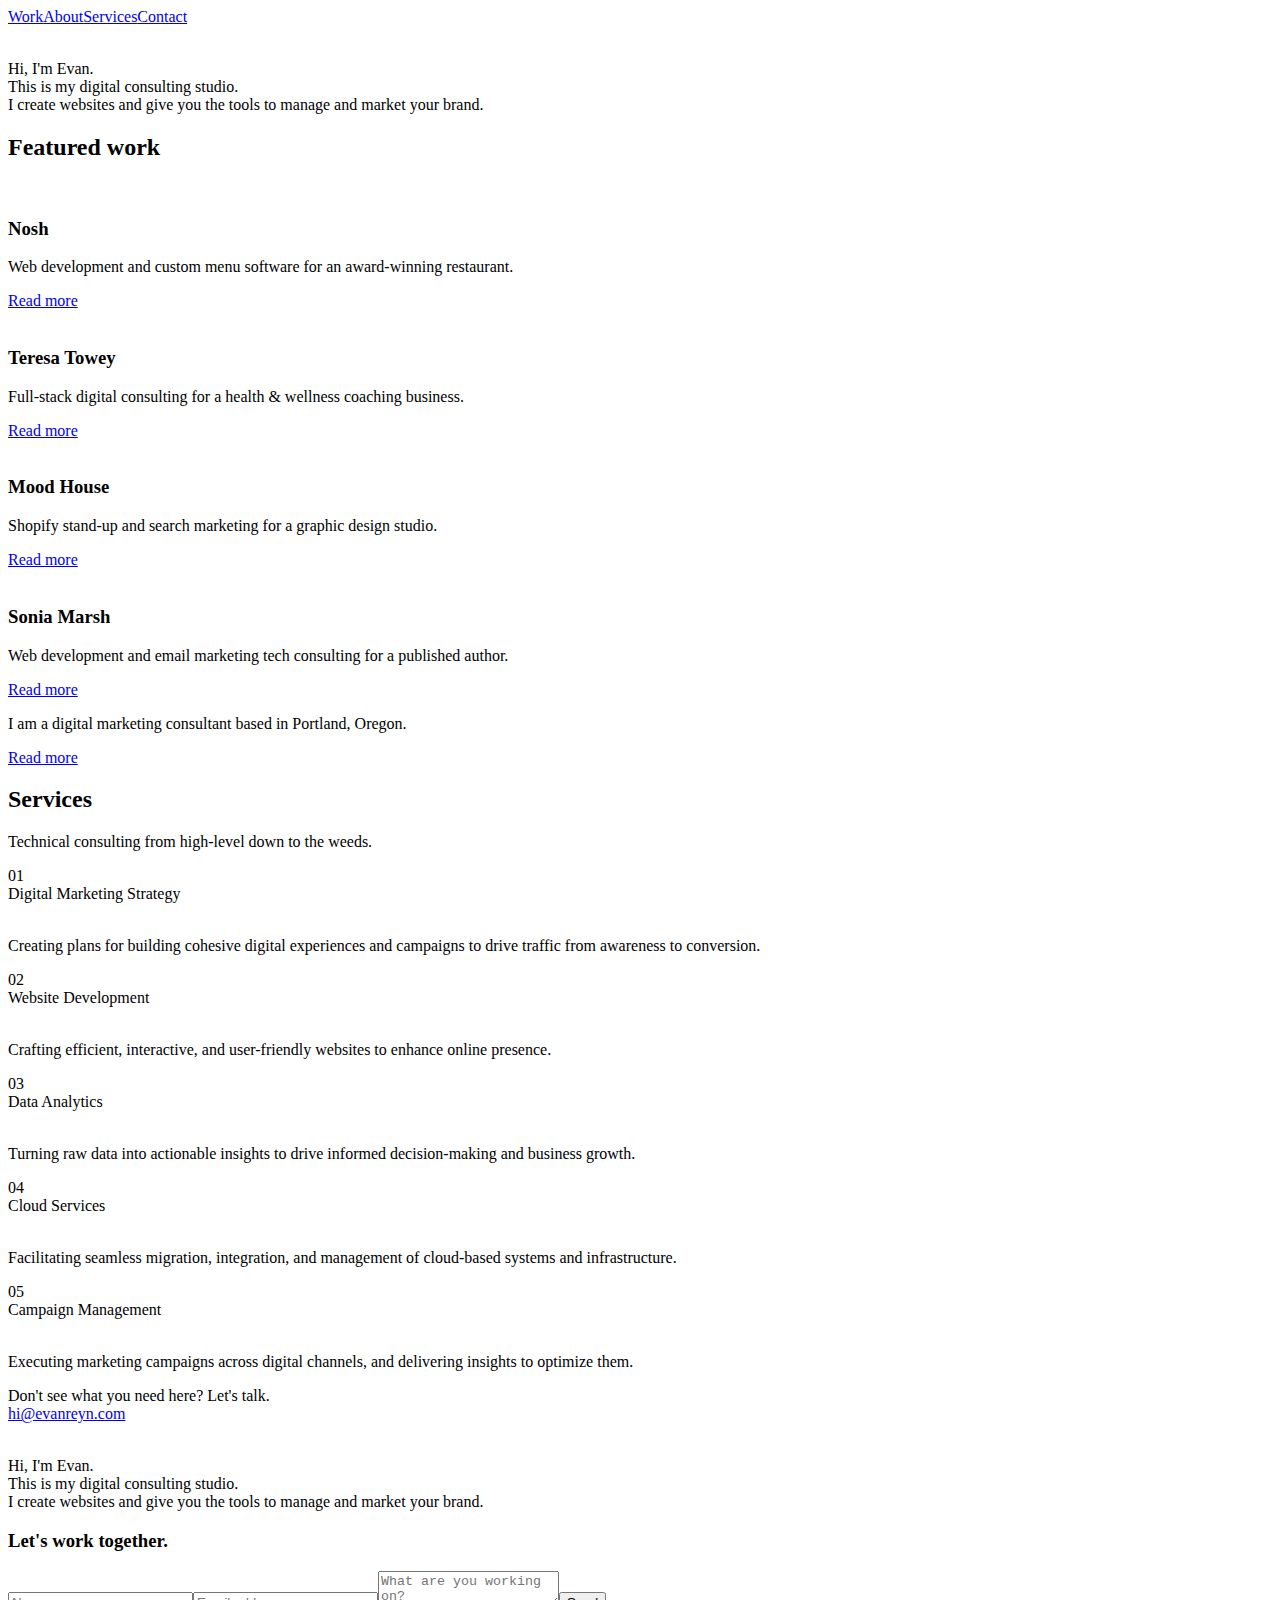
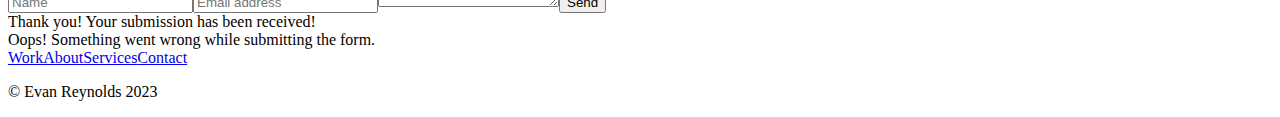
==== index.html @ 3c390074 "initial push" ====
<!DOCTYPE html><!-- This site was created in Webflow. https://www.webflow.com --><!-- Last Published: Thu Aug 03 2023 19:02:36 GMT+0000 (Coordinated Universal Time) --><html data-wf-domain="glue-3aa4b9-c89c363cf9911fc958a15b03925.webflow.io" data-wf-page="64caad2d86355f7d79eff097" data-wf-site="64caad2d86355f7d79eff0a8" lang="en"><head><meta charset="utf-8"/><title>Evan Reynolds - Digital Consulting</title><meta content="Evan Reynolds is a digital consultant based in Portland, OR. We specialize in web development, marketing tech, and analytics." name="description"/><meta content="width=device-width, initial-scale=1" name="viewport"/><meta content="Webflow" name="generator"/><link href="https://uploads-ssl.webflow.com/64caad2d86355f7d79eff0a8/css/glue-3aa4b9-c89c363cf9911fc958a15b03925.webflow.e737defef.css" rel="stylesheet" type="text/css"/><link href="https://fonts.googleapis.com" rel="preconnect"/><link href="https://fonts.gstatic.com" rel="preconnect" crossorigin="anonymous"/><script src="https://ajax.googleapis.com/ajax/libs/webfont/1.6.26/webfont.js" type="text/javascript"></script><script type="text/javascript">WebFont.load({  google: {    families: ["Inconsolata:400,700","Inter:300,regular,500"]  }});</script><script type="text/javascript">!function(o,c){var n=c.documentElement,t=" w-mod-";n.className+=t+"js",("ontouchstart"in o||o.DocumentTouch&&c instanceof DocumentTouch)&&(n.className+=t+"touch")}(window,document);</script><link href="https://uploads-ssl.webflow.com/64caad2d86355f7d79eff0a8/64cbf9a3e3d2b8bb3de4f07a_er-favicon.png" rel="shortcut icon" type="image/x-icon"/><link href="https://uploads-ssl.webflow.com/64caad2d86355f7d79eff0a8/64caad2d86355f7d79eff0c0_glue-favAsset%206.png" rel="apple-touch-icon"/></head><body class="body"><div data-animation="default" data-collapse="medium" data-duration="400" data-easing="ease" data-easing2="ease" role="banner" class="navbar navbar-home w-nav"><div class="nav-container"><a href="index.html" aria-current="page" class="nav-logo w-nav-brand w--current"></a><nav role="navigation" class="nav-menu w-nav-menu"><a href="work.html" class="nav-link w-nav-link">Work</a><a href="about.html" class="nav-link w-nav-link">About</a><a href="index.html#services" class="nav-link w-nav-link">Services</a><a href="index.html#contact-footer" class="nav-link last-navlink w-nav-link">Contact</a></nav><div data-w-id="e377a4f6-1750-2a2d-fa33-59782f4914c7" class="menu-button w-nav-button"><div class="top-line"></div><div class="bottom-line"></div></div></div></div><div class="section hero-section"><div class="container"><div class="w-layout-grid _2-column-grid large-left-column hero-grid"><a id="w-node-_9330a5fc-4443-3abf-8ca3-714d5e10b861-79eff097" href="index.html" aria-current="page" class="w-inline-block w--current"><img src="https://uploads-ssl.webflow.com/64caad2d86355f7d79eff0a8/64caadd41b4c18cb6cb4fb22_er-logoAsset%208.svg" loading="lazy" id="w-node-_28bcc92b-c246-8af2-af11-a4769c5c19f6-79eff097" alt="" class="logo-home slide-in-bottom"/></a><p id="w-node-_25aff1ea-b55a-61cc-823a-64fa10236eee-79eff097" class="text-large hero-subtitle slide-in-bottom-100ms">Hi, I&#x27;m Evan. <br/>This is my digital consulting studio. <br/>I create websites and give you the tools to manage and market your brand.</p></div></div></div><div class="section margin-bottom-32"><div class="container"><div class="section-heading-container"><div class="section-heading-content"><h2 class="section-heading">Featured work</h2></div><div class="divider"></div></div><div class="w-dyn-list"><div role="list" class="w-dyn-items"><div role="listitem" class="case-wrapper w-dyn-item"><div class="w-layout-grid _2-column-grid large-left-column case-grid"><a href="project/nosh.html" class="case-thumbnail-wrapper w-inline-block"><img src="https://uploads-ssl.webflow.com/64caad2d86355f7d79eff0ad/64caad2d86355f7d79eff127_Untitled%20(2000%20%C3%97%201335%20px).jpg" loading="lazy" data-w-id="c84960da-dc8c-bb40-ad99-2c3709967a3d" alt="" sizes="100vw" srcset="https://uploads-ssl.webflow.com/64caad2d86355f7d79eff0ad/64caad2d86355f7d79eff127_Untitled%2520(2000%2520%25C3%2597%25201335%2520px)-p-500.jpg 500w, https://uploads-ssl.webflow.com/64caad2d86355f7d79eff0ad/64caad2d86355f7d79eff127_Untitled%2520(2000%2520%25C3%2597%25201335%2520px)-p-800.jpg 800w, https://uploads-ssl.webflow.com/64caad2d86355f7d79eff0ad/64caad2d86355f7d79eff127_Untitled%2520(2000%2520%25C3%2597%25201335%2520px)-p-1080.jpg 1080w, https://uploads-ssl.webflow.com/64caad2d86355f7d79eff0ad/64caad2d86355f7d79eff127_Untitled%2520(2000%2520%25C3%2597%25201335%2520px)-p-1600.jpg 1600w, https://uploads-ssl.webflow.com/64caad2d86355f7d79eff0ad/64caad2d86355f7d79eff127_Untitled%20(2000%20%C3%97%201335%20px).jpg 2000w" class="case-thumbnail"/></a><div id="w-node-b5778126-deb5-cfa7-3b5e-81c258e7ef14-79eff097" class="case-text-container"><div class="case-text-wrapper"><h3 class="heading">Nosh</h3><p class="text-large">Web development and custom menu software for an award-winning restaurant.</p></div><a href="project/nosh.html" class="button w-inline-block"><div class="button-text">Read more</div><div class="button-underline"></div></a></div></div><div class="divider"></div></div><div role="listitem" class="case-wrapper w-dyn-item"><div class="w-layout-grid _2-column-grid large-left-column case-grid"><a href="project/teresatowey.html" class="case-thumbnail-wrapper w-inline-block"><img src="https://uploads-ssl.webflow.com/64caad2d86355f7d79eff0ad/64caad2d86355f7d79eff128_Untitled%20(2000%20%C3%97%201335%20px)%20(1).jpg" loading="lazy" data-w-id="c84960da-dc8c-bb40-ad99-2c3709967a3d" alt="" sizes="100vw" srcset="https://uploads-ssl.webflow.com/64caad2d86355f7d79eff0ad/64caad2d86355f7d79eff128_Untitled%2520(2000%2520%25C3%2597%25201335%2520px)%2520(1)-p-500.jpg 500w, https://uploads-ssl.webflow.com/64caad2d86355f7d79eff0ad/64caad2d86355f7d79eff128_Untitled%2520(2000%2520%25C3%2597%25201335%2520px)%2520(1)-p-800.jpg 800w, https://uploads-ssl.webflow.com/64caad2d86355f7d79eff0ad/64caad2d86355f7d79eff128_Untitled%2520(2000%2520%25C3%2597%25201335%2520px)%2520(1)-p-1080.jpg 1080w, https://uploads-ssl.webflow.com/64caad2d86355f7d79eff0ad/64caad2d86355f7d79eff128_Untitled%2520(2000%2520%25C3%2597%25201335%2520px)%2520(1)-p-1600.jpg 1600w, https://uploads-ssl.webflow.com/64caad2d86355f7d79eff0ad/64caad2d86355f7d79eff128_Untitled%20(2000%20%C3%97%201335%20px)%20(1).jpg 2000w" class="case-thumbnail"/></a><div id="w-node-b5778126-deb5-cfa7-3b5e-81c258e7ef14-79eff097" class="case-text-container"><div class="case-text-wrapper"><h3 class="heading">Teresa Towey</h3><p class="text-large">Full-stack digital consulting for a health &amp; wellness coaching business.</p></div><a href="project/teresatowey.html" class="button w-inline-block"><div class="button-text">Read more</div><div class="button-underline"></div></a></div></div><div class="divider"></div></div><div role="listitem" class="case-wrapper w-dyn-item"><div class="w-layout-grid _2-column-grid large-left-column case-grid"><a href="project/mood-house.html" class="case-thumbnail-wrapper w-inline-block"><img src="https://uploads-ssl.webflow.com/64caad2d86355f7d79eff0ad/64caad2d86355f7d79eff129_mh.jpg" loading="lazy" data-w-id="c84960da-dc8c-bb40-ad99-2c3709967a3d" alt="" sizes="100vw" srcset="https://uploads-ssl.webflow.com/64caad2d86355f7d79eff0ad/64caad2d86355f7d79eff129_mh-p-500.jpg 500w, https://uploads-ssl.webflow.com/64caad2d86355f7d79eff0ad/64caad2d86355f7d79eff129_mh-p-800.jpg 800w, https://uploads-ssl.webflow.com/64caad2d86355f7d79eff0ad/64caad2d86355f7d79eff129_mh-p-1080.jpg 1080w, https://uploads-ssl.webflow.com/64caad2d86355f7d79eff0ad/64caad2d86355f7d79eff129_mh-p-1600.jpg 1600w, https://uploads-ssl.webflow.com/64caad2d86355f7d79eff0ad/64caad2d86355f7d79eff129_mh.jpg 2000w" class="case-thumbnail"/></a><div id="w-node-b5778126-deb5-cfa7-3b5e-81c258e7ef14-79eff097" class="case-text-container"><div class="case-text-wrapper"><h3 class="heading">Mood House</h3><p class="text-large">Shopify stand-up and search marketing for a graphic design studio.</p></div><a href="project/mood-house.html" class="button w-inline-block"><div class="button-text">Read more</div><div class="button-underline"></div></a></div></div><div class="divider"></div></div><div role="listitem" class="case-wrapper w-dyn-item"><div class="w-layout-grid _2-column-grid large-left-column case-grid"><a href="project/sonia-marsh.html" class="case-thumbnail-wrapper w-inline-block"><img src="https://uploads-ssl.webflow.com/64caad2d86355f7d79eff0ad/64caad2d86355f7d79eff12a_Untitled%20(2000%20%C3%97%201335%20px)%20(2).jpg" loading="lazy" data-w-id="c84960da-dc8c-bb40-ad99-2c3709967a3d" alt="" sizes="100vw" srcset="https://uploads-ssl.webflow.com/64caad2d86355f7d79eff0ad/64caad2d86355f7d79eff12a_Untitled%2520(2000%2520%25C3%2597%25201335%2520px)%2520(2)-p-500.jpg 500w, https://uploads-ssl.webflow.com/64caad2d86355f7d79eff0ad/64caad2d86355f7d79eff12a_Untitled%2520(2000%2520%25C3%2597%25201335%2520px)%2520(2)-p-800.jpg 800w, https://uploads-ssl.webflow.com/64caad2d86355f7d79eff0ad/64caad2d86355f7d79eff12a_Untitled%2520(2000%2520%25C3%2597%25201335%2520px)%2520(2)-p-1080.jpg 1080w, https://uploads-ssl.webflow.com/64caad2d86355f7d79eff0ad/64caad2d86355f7d79eff12a_Untitled%2520(2000%2520%25C3%2597%25201335%2520px)%2520(2)-p-1600.jpg 1600w, https://uploads-ssl.webflow.com/64caad2d86355f7d79eff0ad/64caad2d86355f7d79eff12a_Untitled%20(2000%20%C3%97%201335%20px)%20(2).jpg 2000w" class="case-thumbnail"/></a><div id="w-node-b5778126-deb5-cfa7-3b5e-81c258e7ef14-79eff097" class="case-text-container"><div class="case-text-wrapper"><h3 class="heading">Sonia Marsh</h3><p class="text-large">Web development and email marketing tech consulting for a published author.</p></div><a href="project/sonia-marsh.html" class="button w-inline-block"><div class="button-text">Read more</div><div class="button-underline"></div></a></div></div><div class="divider"></div></div></div></div></div></div><div class="section"><div class="container"><div class="w-layout-grid _2-column-grid large-left-column"><div id="w-node-b776db65-cf2b-5499-b830-958c9a2a09d0-79eff097" class="div-block"><p class="text-4xl">I am a digital marketing consultant based in Portland, Oregon.</p><a href="about.html" class="button w-inline-block"><div class="button-text">Read more </div><div class="button-underline"></div></a></div></div></div></div><div class="section"><div class="container"><div class="section-heading-container"><div class="section-heading-content"><h2 id="services" class="section-heading">Services</h2></div><div class="divider"></div></div><div class="w-layout-grid _2-column-grid large-left-column"><p id="w-node-_842879d6-5c52-ed40-ebf2-291ae0a2603a-e0a26032" class="text-4xl">Technical consulting from high-level down to the weeds.</p></div><div class="accordion"><div class="accordion-list-item"><div class="w-layout-grid _2-column-grid large-left-column accordion-grid"><div class="text-large accordion-number">01</div><div class="accordion-content-container"><div class="accordion-title-container"><div class="text-large accordion-title">Digital Marketing Strategy</div><img src="https://uploads-ssl.webflow.com/64caad2d86355f7d79eff0a8/64caad2d86355f7d79eff0b3_plus.svg" loading="lazy" width="13" alt="" class="plus"/></div><div class="accordion-description"><p class="accordion-paragraph">Creating plans for building cohesive digital experiences and campaigns to drive traffic from awareness to conversion.</p></div></div></div></div><div class="accordion-list-item"><div class="w-layout-grid _2-column-grid large-left-column accordion-grid"><div class="text-large accordion-number">02</div><div class="accordion-content-container"><div class="accordion-title-container"><div class="text-large accordion-title">Website Development</div><img src="https://uploads-ssl.webflow.com/64caad2d86355f7d79eff0a8/64caad2d86355f7d79eff0b3_plus.svg" loading="lazy" width="13" alt="" class="plus"/></div><div class="accordion-description"><p class="accordion-paragraph">Crafting efficient, interactive, and user-friendly websites to enhance online presence.</p></div></div></div></div><div class="accordion-list-item"><div class="w-layout-grid _2-column-grid large-left-column accordion-grid"><div class="text-large accordion-number">03</div><div class="accordion-content-container"><div class="accordion-title-container"><div class="text-large accordion-title">Data Analytics</div><img src="https://uploads-ssl.webflow.com/64caad2d86355f7d79eff0a8/64caad2d86355f7d79eff0b3_plus.svg" loading="lazy" width="13" alt="" class="plus"/></div><div class="accordion-description"><p class="accordion-paragraph">Turning raw data into actionable insights to drive informed decision-making and business growth.</p></div></div></div></div><div class="accordion-list-item"><div class="w-layout-grid _2-column-grid large-left-column accordion-grid"><div class="text-large accordion-number">04</div><div class="accordion-content-container"><div class="accordion-title-container"><div class="text-large accordion-title">Cloud Services</div><img src="https://uploads-ssl.webflow.com/64caad2d86355f7d79eff0a8/64caad2d86355f7d79eff0b3_plus.svg" loading="lazy" width="13" alt="" class="plus"/></div><div class="accordion-description"><p class="accordion-paragraph">Facilitating seamless migration, integration, and management of cloud-based systems and infrastructure.</p></div></div></div></div><div class="accordion-list-item"><div class="w-layout-grid _2-column-grid large-left-column accordion-grid"><div class="text-large accordion-number">05</div><div class="accordion-content-container"><div class="accordion-title-container"><div class="text-large accordion-title">Campaign Management</div><img src="https://uploads-ssl.webflow.com/64caad2d86355f7d79eff0a8/64caad2d86355f7d79eff0b3_plus.svg" loading="lazy" width="13" alt="" class="plus"/></div><div class="accordion-description"><p class="accordion-paragraph">Executing marketing campaigns across digital channels, and delivering insights to optimize them.</p></div></div></div></div></div></div></div><div class="w-layout-blockcontainer container-2 w-container"><div class="text-block"><span>Don&#x27;t see what you need here? Let&#x27;s talk.<br/></span><a href="mailto:hi@evanreyn.com" target="_blank" class="link-2"><span>hi@evanreyn.com</span></a></div></div><div class="footer"><div class="footer-container"><div class="divider"></div><div class="w-layout-grid _2-column-grid large-left-column footer-grid"><div class="footer-info-container"><div class="div-block-4"><img src="https://uploads-ssl.webflow.com/64caad2d86355f7d79eff0a8/64caadd41b4c18cb6cb4fb22_er-logoAsset%208.svg" loading="lazy" width="200" height="Auto" alt="" class="footer-logo"/></div><p class="text-large footer-description">Hi, I&#x27;m Evan. <br/>This is my digital consulting studio. <br/>I create websites and give you the tools to manage and market your brand.<br/></p></div><div id="w-node-_919f3219-4d64-f0b1-b857-2cfbaa5392f9-ae2af369" class="w-form"><form id="email-form" name="email-form" data-name="Email Form" method="get" data-wf-page-id="64caad2d86355f7d79eff097" data-wf-element-id="919f3219-4d64-f0b1-b857-2cfbaa5392fa"><h3 id="contact-footer" class="heading-2">Let&#x27;s work together.</h3><input type="text" class="w-input" maxlength="256" name="name" data-name="Name" placeholder="Name" id="name"/><input type="email" class="w-input" maxlength="256" name="email-2" data-name="Email 2" placeholder="Email address" id="email-2" required=""/><textarea id="Message" name="Message" maxlength="5000" data-name="Message" placeholder="What are you working on?" class="w-input"></textarea><input type="submit" value="Send" data-wait="Please wait..." class="submit-button-2 w-button"/></form><div class="w-form-done"><div>Thank you! Your submission has been received!</div></div><div class="w-form-fail"><div>Oops! Something went wrong while submitting the form.</div></div></div></div><div class="subfooter"><div class="footer-links"><a href="work.html" class="footer-link">Work</a><a href="about.html" class="footer-link">About</a><a href="services.html" class="footer-link">Services</a><a href="index.html#contact-footer" class="footer-link last-footerlink">Contact</a></div></div><p class="copyright-text">© Evan Reynolds 2023</p></div></div><script src="https://d3e54v103j8qbb.cloudfront.net/js/jquery-3.5.1.min.dc5e7f18c8.js?site=64caad2d86355f7d79eff0a8" type="text/javascript" integrity="sha256-9/aliU8dGd2tb6OSsuzixeV4y/faTqgFtohetphbbj0=" crossorigin="anonymous"></script><script src="https://uploads-ssl.webflow.com/64caad2d86355f7d79eff0a8/js/webflow.616432267.js" type="text/javascript"></script><style>
  
  body{
  -webkit-font-smoothing: antialiased;
  }
  
  
  
</style></body></html>
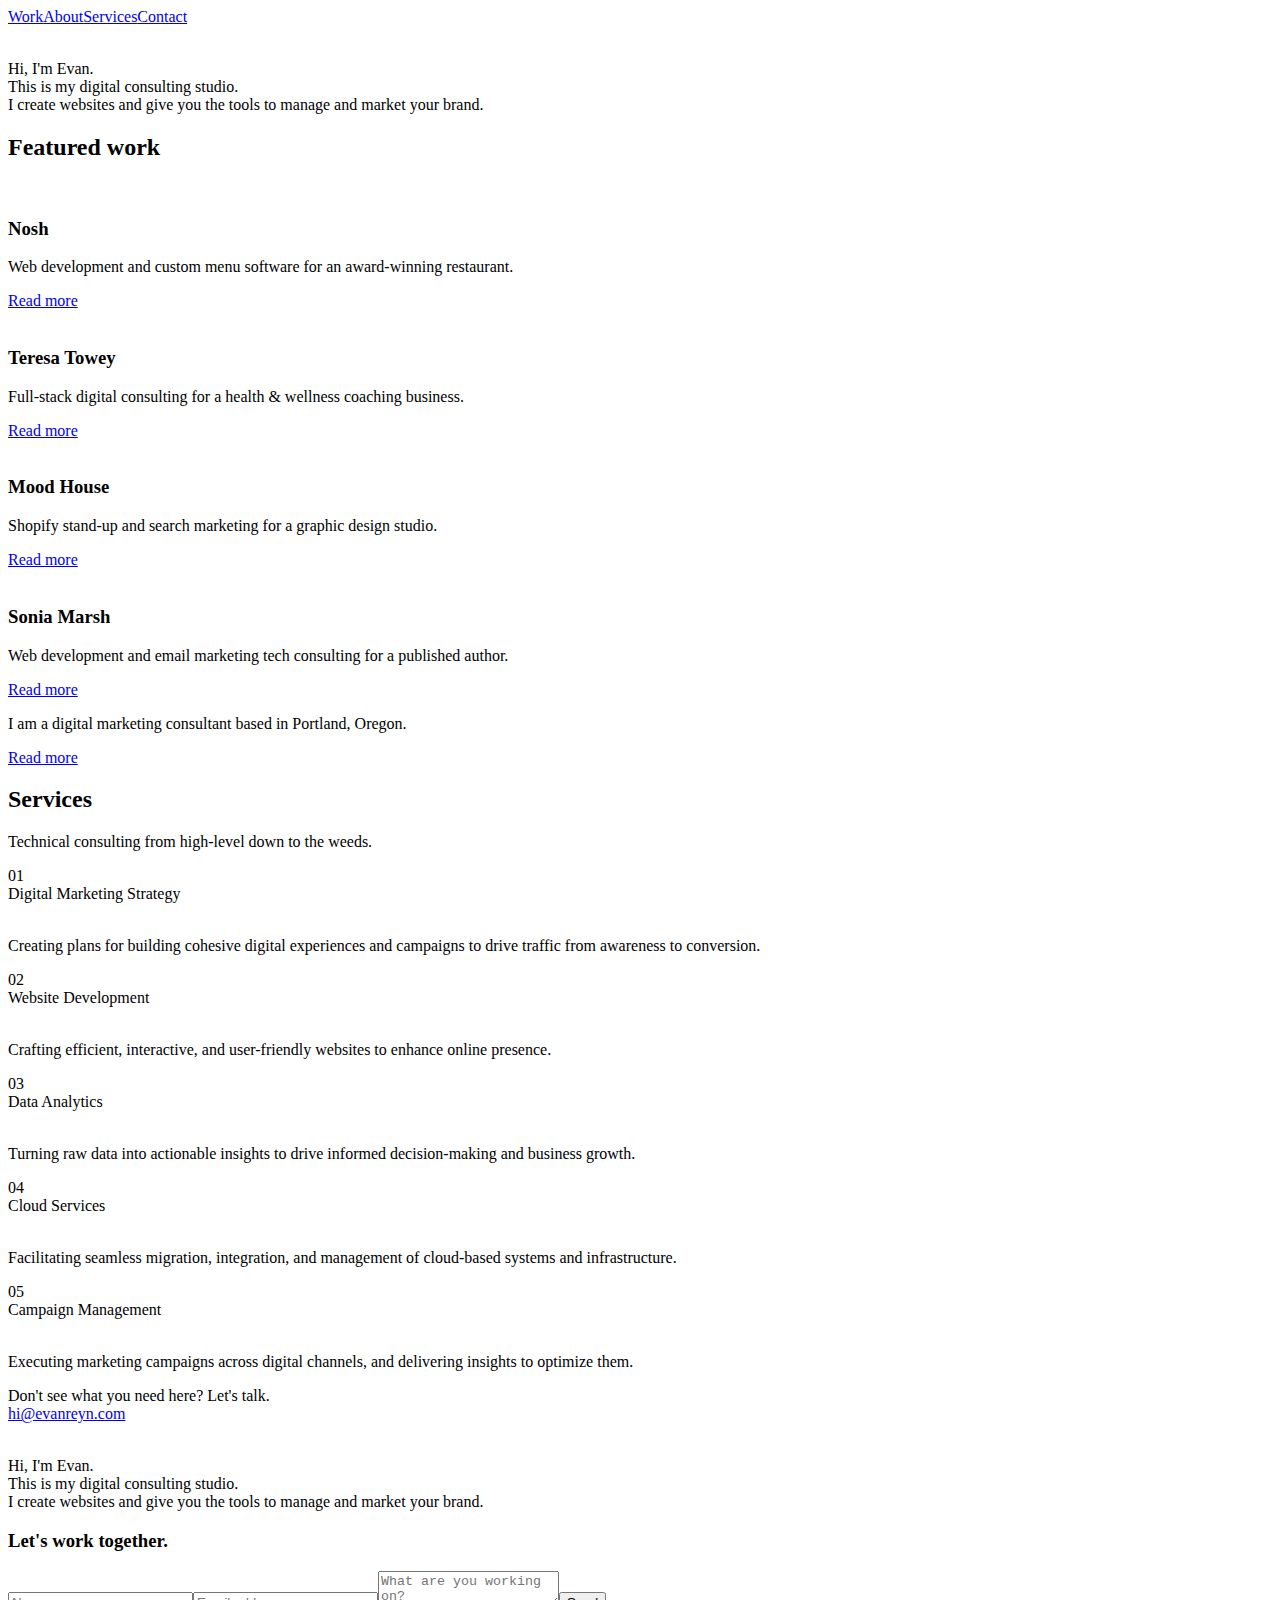
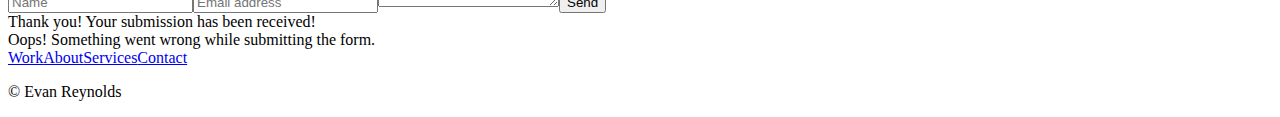
==== commit e0272bc0: "copyright change" ====
--- a/index.html
+++ b/index.html
@@ -1,8 +1,26 @@
-<!DOCTYPE html><!-- This site was created in Webflow. https://www.webflow.com --><!-- Last Published: Thu Aug 03 2023 19:02:36 GMT+0000 (Coordinated Universal Time) --><html data-wf-domain="glue-3aa4b9-c89c363cf9911fc958a15b03925.webflow.io" data-wf-page="64caad2d86355f7d79eff097" data-wf-site="64caad2d86355f7d79eff0a8" lang="en"><head><meta charset="utf-8"/><title>Evan Reynolds - Digital Consulting</title><meta content="Evan Reynolds is a digital consultant based in Portland, OR. We specialize in web development, marketing tech, and analytics." name="description"/><meta content="width=device-width, initial-scale=1" name="viewport"/><meta content="Webflow" name="generator"/><link href="https://uploads-ssl.webflow.com/64caad2d86355f7d79eff0a8/css/glue-3aa4b9-c89c363cf9911fc958a15b03925.webflow.e737defef.css" rel="stylesheet" type="text/css"/><link href="https://fonts.googleapis.com" rel="preconnect"/><link href="https://fonts.gstatic.com" rel="preconnect" crossorigin="anonymous"/><script src="https://ajax.googleapis.com/ajax/libs/webfont/1.6.26/webfont.js" type="text/javascript"></script><script type="text/javascript">WebFont.load({  google: {    families: ["Inconsolata:400,700","Inter:300,regular,500"]  }});</script><script type="text/javascript">!function(o,c){var n=c.documentElement,t=" w-mod-";n.className+=t+"js",("ontouchstart"in o||o.DocumentTouch&&c instanceof DocumentTouch)&&(n.className+=t+"touch")}(window,document);</script><link href="https://uploads-ssl.webflow.com/64caad2d86355f7d79eff0a8/64cbf9a3e3d2b8bb3de4f07a_er-favicon.png" rel="shortcut icon" type="image/x-icon"/><link href="https://uploads-ssl.webflow.com/64caad2d86355f7d79eff0a8/64caad2d86355f7d79eff0c0_glue-favAsset%206.png" rel="apple-touch-icon"/></head><body class="body"><div data-animation="default" data-collapse="medium" data-duration="400" data-easing="ease" data-easing2="ease" role="banner" class="navbar navbar-home w-nav"><div class="nav-container"><a href="index.html" aria-current="page" class="nav-logo w-nav-brand w--current"></a><nav role="navigation" class="nav-menu w-nav-menu"><a href="work.html" class="nav-link w-nav-link">Work</a><a href="about.html" class="nav-link w-nav-link">About</a><a href="index.html#services" class="nav-link w-nav-link">Services</a><a href="index.html#contact-footer" class="nav-link last-navlink w-nav-link">Contact</a></nav><div data-w-id="e377a4f6-1750-2a2d-fa33-59782f4914c7" class="menu-button w-nav-button"><div class="top-line"></div><div class="bottom-line"></div></div></div></div><div class="section hero-section"><div class="container"><div class="w-layout-grid _2-column-grid large-left-column hero-grid"><a id="w-node-_9330a5fc-4443-3abf-8ca3-714d5e10b861-79eff097" href="index.html" aria-current="page" class="w-inline-block w--current"><img src="https://uploads-ssl.webflow.com/64caad2d86355f7d79eff0a8/64caadd41b4c18cb6cb4fb22_er-logoAsset%208.svg" loading="lazy" id="w-node-_28bcc92b-c246-8af2-af11-a4769c5c19f6-79eff097" alt="" class="logo-home slide-in-bottom"/></a><p id="w-node-_25aff1ea-b55a-61cc-823a-64fa10236eee-79eff097" class="text-large hero-subtitle slide-in-bottom-100ms">Hi, I&#x27;m Evan. <br/>This is my digital consulting studio. <br/>I create websites and give you the tools to manage and market your brand.</p></div></div></div><div class="section margin-bottom-32"><div class="container"><div class="section-heading-container"><div class="section-heading-content"><h2 class="section-heading">Featured work</h2></div><div class="divider"></div></div><div class="w-dyn-list"><div role="list" class="w-dyn-items"><div role="listitem" class="case-wrapper w-dyn-item"><div class="w-layout-grid _2-column-grid large-left-column case-grid"><a href="project/nosh.html" class="case-thumbnail-wrapper w-inline-block"><img src="https://uploads-ssl.webflow.com/64caad2d86355f7d79eff0ad/64caad2d86355f7d79eff127_Untitled%20(2000%20%C3%97%201335%20px).jpg" loading="lazy" data-w-id="c84960da-dc8c-bb40-ad99-2c3709967a3d" alt="" sizes="100vw" srcset="https://uploads-ssl.webflow.com/64caad2d86355f7d79eff0ad/64caad2d86355f7d79eff127_Untitled%2520(2000%2520%25C3%2597%25201335%2520px)-p-500.jpg 500w, https://uploads-ssl.webflow.com/64caad2d86355f7d79eff0ad/64caad2d86355f7d79eff127_Untitled%2520(2000%2520%25C3%2597%25201335%2520px)-p-800.jpg 800w, https://uploads-ssl.webflow.com/64caad2d86355f7d79eff0ad/64caad2d86355f7d79eff127_Untitled%2520(2000%2520%25C3%2597%25201335%2520px)-p-1080.jpg 1080w, https://uploads-ssl.webflow.com/64caad2d86355f7d79eff0ad/64caad2d86355f7d79eff127_Untitled%2520(2000%2520%25C3%2597%25201335%2520px)-p-1600.jpg 1600w, https://uploads-ssl.webflow.com/64caad2d86355f7d79eff0ad/64caad2d86355f7d79eff127_Untitled%20(2000%20%C3%97%201335%20px).jpg 2000w" class="case-thumbnail"/></a><div id="w-node-b5778126-deb5-cfa7-3b5e-81c258e7ef14-79eff097" class="case-text-container"><div class="case-text-wrapper"><h3 class="heading">Nosh</h3><p class="text-large">Web development and custom menu software for an award-winning restaurant.</p></div><a href="project/nosh.html" class="button w-inline-block"><div class="button-text">Read more</div><div class="button-underline"></div></a></div></div><div class="divider"></div></div><div role="listitem" class="case-wrapper w-dyn-item"><div class="w-layout-grid _2-column-grid large-left-column case-grid"><a href="project/teresatowey.html" class="case-thumbnail-wrapper w-inline-block"><img src="https://uploads-ssl.webflow.com/64caad2d86355f7d79eff0ad/64caad2d86355f7d79eff128_Untitled%20(2000%20%C3%97%201335%20px)%20(1).jpg" loading="lazy" data-w-id="c84960da-dc8c-bb40-ad99-2c3709967a3d" alt="" sizes="100vw" srcset="https://uploads-ssl.webflow.com/64caad2d86355f7d79eff0ad/64caad2d86355f7d79eff128_Untitled%2520(2000%2520%25C3%2597%25201335%2520px)%2520(1)-p-500.jpg 500w, https://uploads-ssl.webflow.com/64caad2d86355f7d79eff0ad/64caad2d86355f7d79eff128_Untitled%2520(2000%2520%25C3%2597%25201335%2520px)%2520(1)-p-800.jpg 800w, https://uploads-ssl.webflow.com/64caad2d86355f7d79eff0ad/64caad2d86355f7d79eff128_Untitled%2520(2000%2520%25C3%2597%25201335%2520px)%2520(1)-p-1080.jpg 1080w, https://uploads-ssl.webflow.com/64caad2d86355f7d79eff0ad/64caad2d86355f7d79eff128_Untitled%2520(2000%2520%25C3%2597%25201335%2520px)%2520(1)-p-1600.jpg 1600w, https://uploads-ssl.webflow.com/64caad2d86355f7d79eff0ad/64caad2d86355f7d79eff128_Untitled%20(2000%20%C3%97%201335%20px)%20(1).jpg 2000w" class="case-thumbnail"/></a><div id="w-node-b5778126-deb5-cfa7-3b5e-81c258e7ef14-79eff097" class="case-text-container"><div class="case-text-wrapper"><h3 class="heading">Teresa Towey</h3><p class="text-large">Full-stack digital consulting for a health &amp; wellness coaching business.</p></div><a href="project/teresatowey.html" class="button w-inline-block"><div class="button-text">Read more</div><div class="button-underline"></div></a></div></div><div class="divider"></div></div><div role="listitem" class="case-wrapper w-dyn-item"><div class="w-layout-grid _2-column-grid large-left-column case-grid"><a href="project/mood-house.html" class="case-thumbnail-wrapper w-inline-block"><img src="https://uploads-ssl.webflow.com/64caad2d86355f7d79eff0ad/64caad2d86355f7d79eff129_mh.jpg" loading="lazy" data-w-id="c84960da-dc8c-bb40-ad99-2c3709967a3d" alt="" sizes="100vw" srcset="https://uploads-ssl.webflow.com/64caad2d86355f7d79eff0ad/64caad2d86355f7d79eff129_mh-p-500.jpg 500w, https://uploads-ssl.webflow.com/64caad2d86355f7d79eff0ad/64caad2d86355f7d79eff129_mh-p-800.jpg 800w, https://uploads-ssl.webflow.com/64caad2d86355f7d79eff0ad/64caad2d86355f7d79eff129_mh-p-1080.jpg 1080w, https://uploads-ssl.webflow.com/64caad2d86355f7d79eff0ad/64caad2d86355f7d79eff129_mh-p-1600.jpg 1600w, https://uploads-ssl.webflow.com/64caad2d86355f7d79eff0ad/64caad2d86355f7d79eff129_mh.jpg 2000w" class="case-thumbnail"/></a><div id="w-node-b5778126-deb5-cfa7-3b5e-81c258e7ef14-79eff097" class="case-text-container"><div class="case-text-wrapper"><h3 class="heading">Mood House</h3><p class="text-large">Shopify stand-up and search marketing for a graphic design studio.</p></div><a href="project/mood-house.html" class="button w-inline-block"><div class="button-text">Read more</div><div class="button-underline"></div></a></div></div><div class="divider"></div></div><div role="listitem" class="case-wrapper w-dyn-item"><div class="w-layout-grid _2-column-grid large-left-column case-grid"><a href="project/sonia-marsh.html" class="case-thumbnail-wrapper w-inline-block"><img src="https://uploads-ssl.webflow.com/64caad2d86355f7d79eff0ad/64caad2d86355f7d79eff12a_Untitled%20(2000%20%C3%97%201335%20px)%20(2).jpg" loading="lazy" data-w-id="c84960da-dc8c-bb40-ad99-2c3709967a3d" alt="" sizes="100vw" srcset="https://uploads-ssl.webflow.com/64caad2d86355f7d79eff0ad/64caad2d86355f7d79eff12a_Untitled%2520(2000%2520%25C3%2597%25201335%2520px)%2520(2)-p-500.jpg 500w, https://uploads-ssl.webflow.com/64caad2d86355f7d79eff0ad/64caad2d86355f7d79eff12a_Untitled%2520(2000%2520%25C3%2597%25201335%2520px)%2520(2)-p-800.jpg 800w, https://uploads-ssl.webflow.com/64caad2d86355f7d79eff0ad/64caad2d86355f7d79eff12a_Untitled%2520(2000%2520%25C3%2597%25201335%2520px)%2520(2)-p-1080.jpg 1080w, https://uploads-ssl.webflow.com/64caad2d86355f7d79eff0ad/64caad2d86355f7d79eff12a_Untitled%2520(2000%2520%25C3%2597%25201335%2520px)%2520(2)-p-1600.jpg 1600w, https://uploads-ssl.webflow.com/64caad2d86355f7d79eff0ad/64caad2d86355f7d79eff12a_Untitled%20(2000%20%C3%97%201335%20px)%20(2).jpg 2000w" class="case-thumbnail"/></a><div id="w-node-b5778126-deb5-cfa7-3b5e-81c258e7ef14-79eff097" class="case-text-container"><div class="case-text-wrapper"><h3 class="heading">Sonia Marsh</h3><p class="text-large">Web development and email marketing tech consulting for a published author.</p></div><a href="project/sonia-marsh.html" class="button w-inline-block"><div class="button-text">Read more</div><div class="button-underline"></div></a></div></div><div class="divider"></div></div></div></div></div></div><div class="section"><div class="container"><div class="w-layout-grid _2-column-grid large-left-column"><div id="w-node-b776db65-cf2b-5499-b830-958c9a2a09d0-79eff097" class="div-block"><p class="text-4xl">I am a digital marketing consultant based in Portland, Oregon.</p><a href="about.html" class="button w-inline-block"><div class="button-text">Read more </div><div class="button-underline"></div></a></div></div></div></div><div class="section"><div class="container"><div class="section-heading-container"><div class="section-heading-content"><h2 id="services" class="section-heading">Services</h2></div><div class="divider"></div></div><div class="w-layout-grid _2-column-grid large-left-column"><p id="w-node-_842879d6-5c52-ed40-ebf2-291ae0a2603a-e0a26032" class="text-4xl">Technical consulting from high-level down to the weeds.</p></div><div class="accordion"><div class="accordion-list-item"><div class="w-layout-grid _2-column-grid large-left-column accordion-grid"><div class="text-large accordion-number">01</div><div class="accordion-content-container"><div class="accordion-title-container"><div class="text-large accordion-title">Digital Marketing Strategy</div><img src="https://uploads-ssl.webflow.com/64caad2d86355f7d79eff0a8/64caad2d86355f7d79eff0b3_plus.svg" loading="lazy" width="13" alt="" class="plus"/></div><div class="accordion-description"><p class="accordion-paragraph">Creating plans for building cohesive digital experiences and campaigns to drive traffic from awareness to conversion.</p></div></div></div></div><div class="accordion-list-item"><div class="w-layout-grid _2-column-grid large-left-column accordion-grid"><div class="text-large accordion-number">02</div><div class="accordion-content-container"><div class="accordion-title-container"><div class="text-large accordion-title">Website Development</div><img src="https://uploads-ssl.webflow.com/64caad2d86355f7d79eff0a8/64caad2d86355f7d79eff0b3_plus.svg" loading="lazy" width="13" alt="" class="plus"/></div><div class="accordion-description"><p class="accordion-paragraph">Crafting efficient, interactive, and user-friendly websites to enhance online presence.</p></div></div></div></div><div class="accordion-list-item"><div class="w-layout-grid _2-column-grid large-left-column accordion-grid"><div class="text-large accordion-number">03</div><div class="accordion-content-container"><div class="accordion-title-container"><div class="text-large accordion-title">Data Analytics</div><img src="https://uploads-ssl.webflow.com/64caad2d86355f7d79eff0a8/64caad2d86355f7d79eff0b3_plus.svg" loading="lazy" width="13" alt="" class="plus"/></div><div class="accordion-description"><p class="accordion-paragraph">Turning raw data into actionable insights to drive informed decision-making and business growth.</p></div></div></div></div><div class="accordion-list-item"><div class="w-layout-grid _2-column-grid large-left-column accordion-grid"><div class="text-large accordion-number">04</div><div class="accordion-content-container"><div class="accordion-title-container"><div class="text-large accordion-title">Cloud Services</div><img src="https://uploads-ssl.webflow.com/64caad2d86355f7d79eff0a8/64caad2d86355f7d79eff0b3_plus.svg" loading="lazy" width="13" alt="" class="plus"/></div><div class="accordion-description"><p class="accordion-paragraph">Facilitating seamless migration, integration, and management of cloud-based systems and infrastructure.</p></div></div></div></div><div class="accordion-list-item"><div class="w-layout-grid _2-column-grid large-left-column accordion-grid"><div class="text-large accordion-number">05</div><div class="accordion-content-container"><div class="accordion-title-container"><div class="text-large accordion-title">Campaign Management</div><img src="https://uploads-ssl.webflow.com/64caad2d86355f7d79eff0a8/64caad2d86355f7d79eff0b3_plus.svg" loading="lazy" width="13" alt="" class="plus"/></div><div class="accordion-description"><p class="accordion-paragraph">Executing marketing campaigns across digital channels, and delivering insights to optimize them.</p></div></div></div></div></div></div></div><div class="w-layout-blockcontainer container-2 w-container"><div class="text-block"><span>Don&#x27;t see what you need here? Let&#x27;s talk.<br/></span><a href="mailto:hi@evanreyn.com" target="_blank" class="link-2"><span>hi@evanreyn.com</span></a></div></div><div class="footer"><div class="footer-container"><div class="divider"></div><div class="w-layout-grid _2-column-grid large-left-column footer-grid"><div class="footer-info-container"><div class="div-block-4"><img src="https://uploads-ssl.webflow.com/64caad2d86355f7d79eff0a8/64caadd41b4c18cb6cb4fb22_er-logoAsset%208.svg" loading="lazy" width="200" height="Auto" alt="" class="footer-logo"/></div><p class="text-large footer-description">Hi, I&#x27;m Evan. <br/>This is my digital consulting studio. <br/>I create websites and give you the tools to manage and market your brand.<br/></p></div><div id="w-node-_919f3219-4d64-f0b1-b857-2cfbaa5392f9-ae2af369" class="w-form"><form id="email-form" name="email-form" data-name="Email Form" method="get" data-wf-page-id="64caad2d86355f7d79eff097" data-wf-element-id="919f3219-4d64-f0b1-b857-2cfbaa5392fa"><h3 id="contact-footer" class="heading-2">Let&#x27;s work together.</h3><input type="text" class="w-input" maxlength="256" name="name" data-name="Name" placeholder="Name" id="name"/><input type="email" class="w-input" maxlength="256" name="email-2" data-name="Email 2" placeholder="Email address" id="email-2" required=""/><textarea id="Message" name="Message" maxlength="5000" data-name="Message" placeholder="What are you working on?" class="w-input"></textarea><input type="submit" value="Send" data-wait="Please wait..." class="submit-button-2 w-button"/></form><div class="w-form-done"><div>Thank you! Your submission has been received!</div></div><div class="w-form-fail"><div>Oops! Something went wrong while submitting the form.</div></div></div></div><div class="subfooter"><div class="footer-links"><a href="work.html" class="footer-link">Work</a><a href="about.html" class="footer-link">About</a><a href="services.html" class="footer-link">Services</a><a href="index.html#contact-footer" class="footer-link last-footerlink">Contact</a></div></div><p class="copyright-text">© Evan Reynolds 2023</p></div></div><script src="https://d3e54v103j8qbb.cloudfront.net/js/jquery-3.5.1.min.dc5e7f18c8.js?site=64caad2d86355f7d79eff0a8" type="text/javascript" integrity="sha256-9/aliU8dGd2tb6OSsuzixeV4y/faTqgFtohetphbbj0=" crossorigin="anonymous"></script><script src="https://uploads-ssl.webflow.com/64caad2d86355f7d79eff0a8/js/webflow.616432267.js" type="text/javascript"></script><style>
+<!DOCTYPE html><!-- This site was created in Webflow. https://www.webflow.com --><!-- Last Published: Thu Aug 03 2023 19:02:36 GMT+0000 (Coordinated Universal Time) --><html data-wf-domain="glue-3aa4b9-c89c363cf9911fc958a15b03925.webflow.io" data-wf-page="64caad2d86355f7d79eff097" data-wf-site="64caad2d86355f7d79eff0a8" lang="en"><head><meta charset="utf-8"/><title>Evan Reynolds - Digital Consulting</title><meta content="Evan Reynolds is a digital consultant based in Portland, OR. We specialize in web development, marketing tech, and analytics." name="description"/><meta content="width=device-width, initial-scale=1" name="viewport"/><meta content="Webflow" name="generator"/><link href="https://uploads-ssl.webflow.com/64caad2d86355f7d79eff0a8/css/glue-3aa4b9-c89c363cf9911fc958a15b03925.webflow.e737defef.css" rel="stylesheet" type="text/css"/><link href="https://fonts.googleapis.com" rel="preconnect"/><link href="https://fonts.gstatic.com" rel="preconnect" crossorigin="anonymous"/><script src="https://ajax.googleapis.com/ajax/libs/webfont/1.6.26/webfont.js" type="text/javascript"></script><script type="text/javascript">WebFont.load({  google: {    families: ["Inconsolata:400,700","Inter:300,regular,500"]  }});</script><script type="text/javascript">!function(o,c){var n=c.documentElement,t=" w-mod-";n.className+=t+"js",("ontouchstart"in o||o.DocumentTouch&&c instanceof DocumentTouch)&&(n.className+=t+"touch")}(window,document);</script>
+<link rel="apple-touch-icon" sizes="180x180" href="/apple-touch-icon.png">
+<link rel="icon" type="image/png" sizes="32x32" href="/favicon-32x32.png">
+<link rel="icon" type="image/png" sizes="16x16" href="/favicon-16x16.png">
+<link rel="manifest" href="/site.webmanifest">
+<link rel="mask-icon" href="/safari-pinned-tab.svg" color="#000000">
+<meta name="msapplication-TileColor" content="#da532c">
+<meta name="theme-color" content="#ffffff"></head><body class="body"><div data-animation="default" data-collapse="medium" data-duration="400" data-easing="ease" data-easing2="ease" role="banner" class="navbar navbar-home w-nav"><div class="nav-container"><a href="index.html" aria-current="page" class="nav-logo w-nav-brand w--current"></a><nav role="navigation" class="nav-menu w-nav-menu"><a href="work.html" class="nav-link w-nav-link">Work</a><a href="about.html" class="nav-link w-nav-link">About</a><a href="index.html#services" class="nav-link w-nav-link">Services</a><a href="index.html#contact-footer" class="nav-link last-navlink w-nav-link">Contact</a></nav><div data-w-id="e377a4f6-1750-2a2d-fa33-59782f4914c7" class="menu-button w-nav-button"><div class="top-line"></div><div class="bottom-line"></div></div></div></div><div class="section hero-section"><div class="container"><div class="w-layout-grid _2-column-grid large-left-column hero-grid"><a id="w-node-_9330a5fc-4443-3abf-8ca3-714d5e10b861-79eff097" href="index.html" aria-current="page" class="w-inline-block w--current"><img src="https://uploads-ssl.webflow.com/64caad2d86355f7d79eff0a8/64caadd41b4c18cb6cb4fb22_er-logoAsset%208.svg" loading="lazy" id="w-node-_28bcc92b-c246-8af2-af11-a4769c5c19f6-79eff097" alt="" class="logo-home slide-in-bottom"/></a><p id="w-node-_25aff1ea-b55a-61cc-823a-64fa10236eee-79eff097" class="text-large hero-subtitle slide-in-bottom-100ms">Hi, I&#x27;m Evan. <br/>This is my digital consulting studio. <br/>I create websites and give you the tools to manage and market your brand.</p></div></div></div><div class="section margin-bottom-32"><div class="container"><div class="section-heading-container"><div class="section-heading-content"><h2 class="section-heading">Featured work</h2></div><div class="divider"></div></div><div class="w-dyn-list"><div role="list" class="w-dyn-items"><div role="listitem" class="case-wrapper w-dyn-item"><div class="w-layout-grid _2-column-grid large-left-column case-grid"><a href="project/nosh.html" class="case-thumbnail-wrapper w-inline-block"><img src="https://uploads-ssl.webflow.com/64caad2d86355f7d79eff0ad/64caad2d86355f7d79eff127_Untitled%20(2000%20%C3%97%201335%20px).jpg" loading="lazy" data-w-id="c84960da-dc8c-bb40-ad99-2c3709967a3d" alt="" sizes="100vw" srcset="https://uploads-ssl.webflow.com/64caad2d86355f7d79eff0ad/64caad2d86355f7d79eff127_Untitled%2520(2000%2520%25C3%2597%25201335%2520px)-p-500.jpg 500w, https://uploads-ssl.webflow.com/64caad2d86355f7d79eff0ad/64caad2d86355f7d79eff127_Untitled%2520(2000%2520%25C3%2597%25201335%2520px)-p-800.jpg 800w, https://uploads-ssl.webflow.com/64caad2d86355f7d79eff0ad/64caad2d86355f7d79eff127_Untitled%2520(2000%2520%25C3%2597%25201335%2520px)-p-1080.jpg 1080w, https://uploads-ssl.webflow.com/64caad2d86355f7d79eff0ad/64caad2d86355f7d79eff127_Untitled%2520(2000%2520%25C3%2597%25201335%2520px)-p-1600.jpg 1600w, https://uploads-ssl.webflow.com/64caad2d86355f7d79eff0ad/64caad2d86355f7d79eff127_Untitled%20(2000%20%C3%97%201335%20px).jpg 2000w" class="case-thumbnail"/></a><div id="w-node-b5778126-deb5-cfa7-3b5e-81c258e7ef14-79eff097" class="case-text-container"><div class="case-text-wrapper"><h3 class="heading">Nosh</h3><p class="text-large">Web development and custom menu software for an award-winning restaurant.</p></div><a href="project/nosh.html" class="button w-inline-block"><div class="button-text">Read more</div><div class="button-underline"></div></a></div></div><div class="divider"></div></div><div role="listitem" class="case-wrapper w-dyn-item"><div class="w-layout-grid _2-column-grid large-left-column case-grid"><a href="project/teresatowey.html" class="case-thumbnail-wrapper w-inline-block"><img src="https://uploads-ssl.webflow.com/64caad2d86355f7d79eff0ad/64caad2d86355f7d79eff128_Untitled%20(2000%20%C3%97%201335%20px)%20(1).jpg" loading="lazy" data-w-id="c84960da-dc8c-bb40-ad99-2c3709967a3d" alt="" sizes="100vw" srcset="https://uploads-ssl.webflow.com/64caad2d86355f7d79eff0ad/64caad2d86355f7d79eff128_Untitled%2520(2000%2520%25C3%2597%25201335%2520px)%2520(1)-p-500.jpg 500w, https://uploads-ssl.webflow.com/64caad2d86355f7d79eff0ad/64caad2d86355f7d79eff128_Untitled%2520(2000%2520%25C3%2597%25201335%2520px)%2520(1)-p-800.jpg 800w, https://uploads-ssl.webflow.com/64caad2d86355f7d79eff0ad/64caad2d86355f7d79eff128_Untitled%2520(2000%2520%25C3%2597%25201335%2520px)%2520(1)-p-1080.jpg 1080w, https://uploads-ssl.webflow.com/64caad2d86355f7d79eff0ad/64caad2d86355f7d79eff128_Untitled%2520(2000%2520%25C3%2597%25201335%2520px)%2520(1)-p-1600.jpg 1600w, https://uploads-ssl.webflow.com/64caad2d86355f7d79eff0ad/64caad2d86355f7d79eff128_Untitled%20(2000%20%C3%97%201335%20px)%20(1).jpg 2000w" class="case-thumbnail"/></a><div id="w-node-b5778126-deb5-cfa7-3b5e-81c258e7ef14-79eff097" class="case-text-container"><div class="case-text-wrapper"><h3 class="heading">Teresa Towey</h3><p class="text-large">Full-stack digital consulting for a health &amp; wellness coaching business.</p></div><a href="project/teresatowey.html" class="button w-inline-block"><div class="button-text">Read more</div><div class="button-underline"></div></a></div></div><div class="divider"></div></div><div role="listitem" class="case-wrapper w-dyn-item"><div class="w-layout-grid _2-column-grid large-left-column case-grid"><a href="project/mood-house.html" class="case-thumbnail-wrapper w-inline-block"><img src="https://uploads-ssl.webflow.com/64caad2d86355f7d79eff0ad/64caad2d86355f7d79eff129_mh.jpg" loading="lazy" data-w-id="c84960da-dc8c-bb40-ad99-2c3709967a3d" alt="" sizes="100vw" srcset="https://uploads-ssl.webflow.com/64caad2d86355f7d79eff0ad/64caad2d86355f7d79eff129_mh-p-500.jpg 500w, https://uploads-ssl.webflow.com/64caad2d86355f7d79eff0ad/64caad2d86355f7d79eff129_mh-p-800.jpg 800w, https://uploads-ssl.webflow.com/64caad2d86355f7d79eff0ad/64caad2d86355f7d79eff129_mh-p-1080.jpg 1080w, https://uploads-ssl.webflow.com/64caad2d86355f7d79eff0ad/64caad2d86355f7d79eff129_mh-p-1600.jpg 1600w, https://uploads-ssl.webflow.com/64caad2d86355f7d79eff0ad/64caad2d86355f7d79eff129_mh.jpg 2000w" class="case-thumbnail"/></a><div id="w-node-b5778126-deb5-cfa7-3b5e-81c258e7ef14-79eff097" class="case-text-container"><div class="case-text-wrapper"><h3 class="heading">Mood House</h3><p class="text-large">Shopify stand-up and search marketing for a graphic design studio.</p></div><a href="project/mood-house.html" class="button w-inline-block"><div class="button-text">Read more</div><div class="button-underline"></div></a></div></div><div class="divider"></div></div><div role="listitem" class="case-wrapper w-dyn-item"><div class="w-layout-grid _2-column-grid large-left-column case-grid"><a href="project/sonia-marsh.html" class="case-thumbnail-wrapper w-inline-block"><img src="https://uploads-ssl.webflow.com/64caad2d86355f7d79eff0ad/64caad2d86355f7d79eff12a_Untitled%20(2000%20%C3%97%201335%20px)%20(2).jpg" loading="lazy" data-w-id="c84960da-dc8c-bb40-ad99-2c3709967a3d" alt="" sizes="100vw" srcset="https://uploads-ssl.webflow.com/64caad2d86355f7d79eff0ad/64caad2d86355f7d79eff12a_Untitled%2520(2000%2520%25C3%2597%25201335%2520px)%2520(2)-p-500.jpg 500w, https://uploads-ssl.webflow.com/64caad2d86355f7d79eff0ad/64caad2d86355f7d79eff12a_Untitled%2520(2000%2520%25C3%2597%25201335%2520px)%2520(2)-p-800.jpg 800w, https://uploads-ssl.webflow.com/64caad2d86355f7d79eff0ad/64caad2d86355f7d79eff12a_Untitled%2520(2000%2520%25C3%2597%25201335%2520px)%2520(2)-p-1080.jpg 1080w, https://uploads-ssl.webflow.com/64caad2d86355f7d79eff0ad/64caad2d86355f7d79eff12a_Untitled%2520(2000%2520%25C3%2597%25201335%2520px)%2520(2)-p-1600.jpg 1600w, https://uploads-ssl.webflow.com/64caad2d86355f7d79eff0ad/64caad2d86355f7d79eff12a_Untitled%20(2000%20%C3%97%201335%20px)%20(2).jpg 2000w" class="case-thumbnail"/></a><div id="w-node-b5778126-deb5-cfa7-3b5e-81c258e7ef14-79eff097" class="case-text-container"><div class="case-text-wrapper"><h3 class="heading">Sonia Marsh</h3><p class="text-large">Web development and email marketing tech consulting for a published author.</p></div><a href="project/sonia-marsh.html" class="button w-inline-block"><div class="button-text">Read more</div><div class="button-underline"></div></a></div></div><div class="divider"></div></div></div></div></div></div><div class="section"><div class="container"><div class="w-layout-grid _2-column-grid large-left-column"><div id="w-node-b776db65-cf2b-5499-b830-958c9a2a09d0-79eff097" class="div-block"><p class="text-4xl">I am a digital marketing consultant based in Portland, Oregon.</p><a href="about.html" class="button w-inline-block"><div class="button-text">Read more </div><div class="button-underline"></div></a></div></div></div></div><div class="section"><div class="container"><div class="section-heading-container"><div class="section-heading-content"><h2 id="services" class="section-heading">Services</h2></div><div class="divider"></div></div><div class="w-layout-grid _2-column-grid large-left-column"><p id="w-node-_842879d6-5c52-ed40-ebf2-291ae0a2603a-e0a26032" class="text-4xl">Technical consulting from high-level down to the weeds.</p></div><div class="accordion"><div class="accordion-list-item"><div class="w-layout-grid _2-column-grid large-left-column accordion-grid"><div class="text-large accordion-number">01</div><div class="accordion-content-container"><div class="accordion-title-container"><div class="text-large accordion-title">Digital Marketing Strategy</div><img src="https://uploads-ssl.webflow.com/64caad2d86355f7d79eff0a8/64caad2d86355f7d79eff0b3_plus.svg" loading="lazy" width="13" alt="" class="plus"/></div><div class="accordion-description"><p class="accordion-paragraph">Creating plans for building cohesive digital experiences and campaigns to drive traffic from awareness to conversion.</p></div></div></div></div><div class="accordion-list-item"><div class="w-layout-grid _2-column-grid large-left-column accordion-grid"><div class="text-large accordion-number">02</div><div class="accordion-content-container"><div class="accordion-title-container"><div class="text-large accordion-title">Website Development</div><img src="https://uploads-ssl.webflow.com/64caad2d86355f7d79eff0a8/64caad2d86355f7d79eff0b3_plus.svg" loading="lazy" width="13" alt="" class="plus"/></div><div class="accordion-description"><p class="accordion-paragraph">Crafting efficient, interactive, and user-friendly websites to enhance online presence.</p></div></div></div></div><div class="accordion-list-item"><div class="w-layout-grid _2-column-grid large-left-column accordion-grid"><div class="text-large accordion-number">03</div><div class="accordion-content-container"><div class="accordion-title-container"><div class="text-large accordion-title">Data Analytics</div><img src="https://uploads-ssl.webflow.com/64caad2d86355f7d79eff0a8/64caad2d86355f7d79eff0b3_plus.svg" loading="lazy" width="13" alt="" class="plus"/></div><div class="accordion-description"><p class="accordion-paragraph">Turning raw data into actionable insights to drive informed decision-making and business growth.</p></div></div></div></div><div class="accordion-list-item"><div class="w-layout-grid _2-column-grid large-left-column accordion-grid"><div class="text-large accordion-number">04</div><div class="accordion-content-container"><div class="accordion-title-container"><div class="text-large accordion-title">Cloud Services</div><img src="https://uploads-ssl.webflow.com/64caad2d86355f7d79eff0a8/64caad2d86355f7d79eff0b3_plus.svg" loading="lazy" width="13" alt="" class="plus"/></div><div class="accordion-description"><p class="accordion-paragraph">Facilitating seamless migration, integration, and management of cloud-based systems and infrastructure.</p></div></div></div></div><div class="accordion-list-item"><div class="w-layout-grid _2-column-grid large-left-column accordion-grid"><div class="text-large accordion-number">05</div><div class="accordion-content-container"><div class="accordion-title-container"><div class="text-large accordion-title">Campaign Management</div><img src="https://uploads-ssl.webflow.com/64caad2d86355f7d79eff0a8/64caad2d86355f7d79eff0b3_plus.svg" loading="lazy" width="13" alt="" class="plus"/></div><div class="accordion-description"><p class="accordion-paragraph">Executing marketing campaigns across digital channels, and delivering insights to optimize them.</p></div></div></div></div></div></div></div><div class="w-layout-blockcontainer container-2 w-container"><div class="text-block"><span>Don&#x27;t see what you need here? Let&#x27;s talk.<br/></span><a href="mailto:hi@evanreyn.com" target="_blank" class="link-2"><span>hi@evanreyn.com</span></a></div></div><div class="footer"><div class="footer-container"><div class="divider"></div><div class="w-layout-grid _2-column-grid large-left-column footer-grid"><div class="footer-info-container"><div class="div-block-4"><img src="https://uploads-ssl.webflow.com/64caad2d86355f7d79eff0a8/64caadd41b4c18cb6cb4fb22_er-logoAsset%208.svg" loading="lazy" width="200" height="Auto" alt="" class="footer-logo"/></div><p class="text-large footer-description">Hi, I&#x27;m Evan. <br/>This is my digital consulting studio. <br/>I create websites and give you the tools to manage and market your brand.<br/></p></div><div id="w-node-_919f3219-4d64-f0b1-b857-2cfbaa5392f9-ae2af369" class="w-form"><form id="email-form" name="email-form" data-name="Email Form" method="get" data-wf-page-id="64caad2d86355f7d79eff097" data-wf-element-id="919f3219-4d64-f0b1-b857-2cfbaa5392fa"><h3 id="contact-footer" class="heading-2">Let&#x27;s work together.</h3><input type="text" class="w-input" maxlength="256" name="name" data-name="Name" placeholder="Name" id="name"/><input type="email" class="w-input" maxlength="256" name="email-2" data-name="Email 2" placeholder="Email address" id="email-2" required=""/><textarea id="Message" name="Message" maxlength="5000" data-name="Message" placeholder="What are you working on?" class="w-input"></textarea><input type="submit" value="Send" data-wait="Please wait..." class="submit-button-2 w-button"/></form><div class="w-form-done"><div>Thank you! Your submission has been received!</div></div><div class="w-form-fail"><div>Oops! Something went wrong while submitting the form.</div></div></div></div><div class="subfooter"><div class="footer-links"><a href="work.html" class="footer-link">Work</a><a href="about.html" class="footer-link">About</a><a href="services.html" class="footer-link">Services</a><a href="index.html#contact-footer" class="footer-link last-footerlink">Contact</a></div></div><p class="copyright-text">© Evan Reynolds</p></div></div><script src="https://d3e54v103j8qbb.cloudfront.net/js/jquery-3.5.1.min.dc5e7f18c8.js?site=64caad2d86355f7d79eff0a8" type="text/javascript" integrity="sha256-9/aliU8dGd2tb6OSsuzixeV4y/faTqgFtohetphbbj0=" crossorigin="anonymous"></script><script src="https://uploads-ssl.webflow.com/64caad2d86355f7d79eff0a8/js/webflow.616432267.js" type="text/javascript"></script><style>
   
   body{
   -webkit-font-smoothing: antialiased;
   }
+
+.w-webflow-badge {
+position: fixed !important; 
+display: None !important; 
+visibility: hidden !important;}
+  
+  .w-webflow-badge {
+position: fixed !important; 
+display: None !important; 
+visibility: hidden !important;}
+
   
   
   
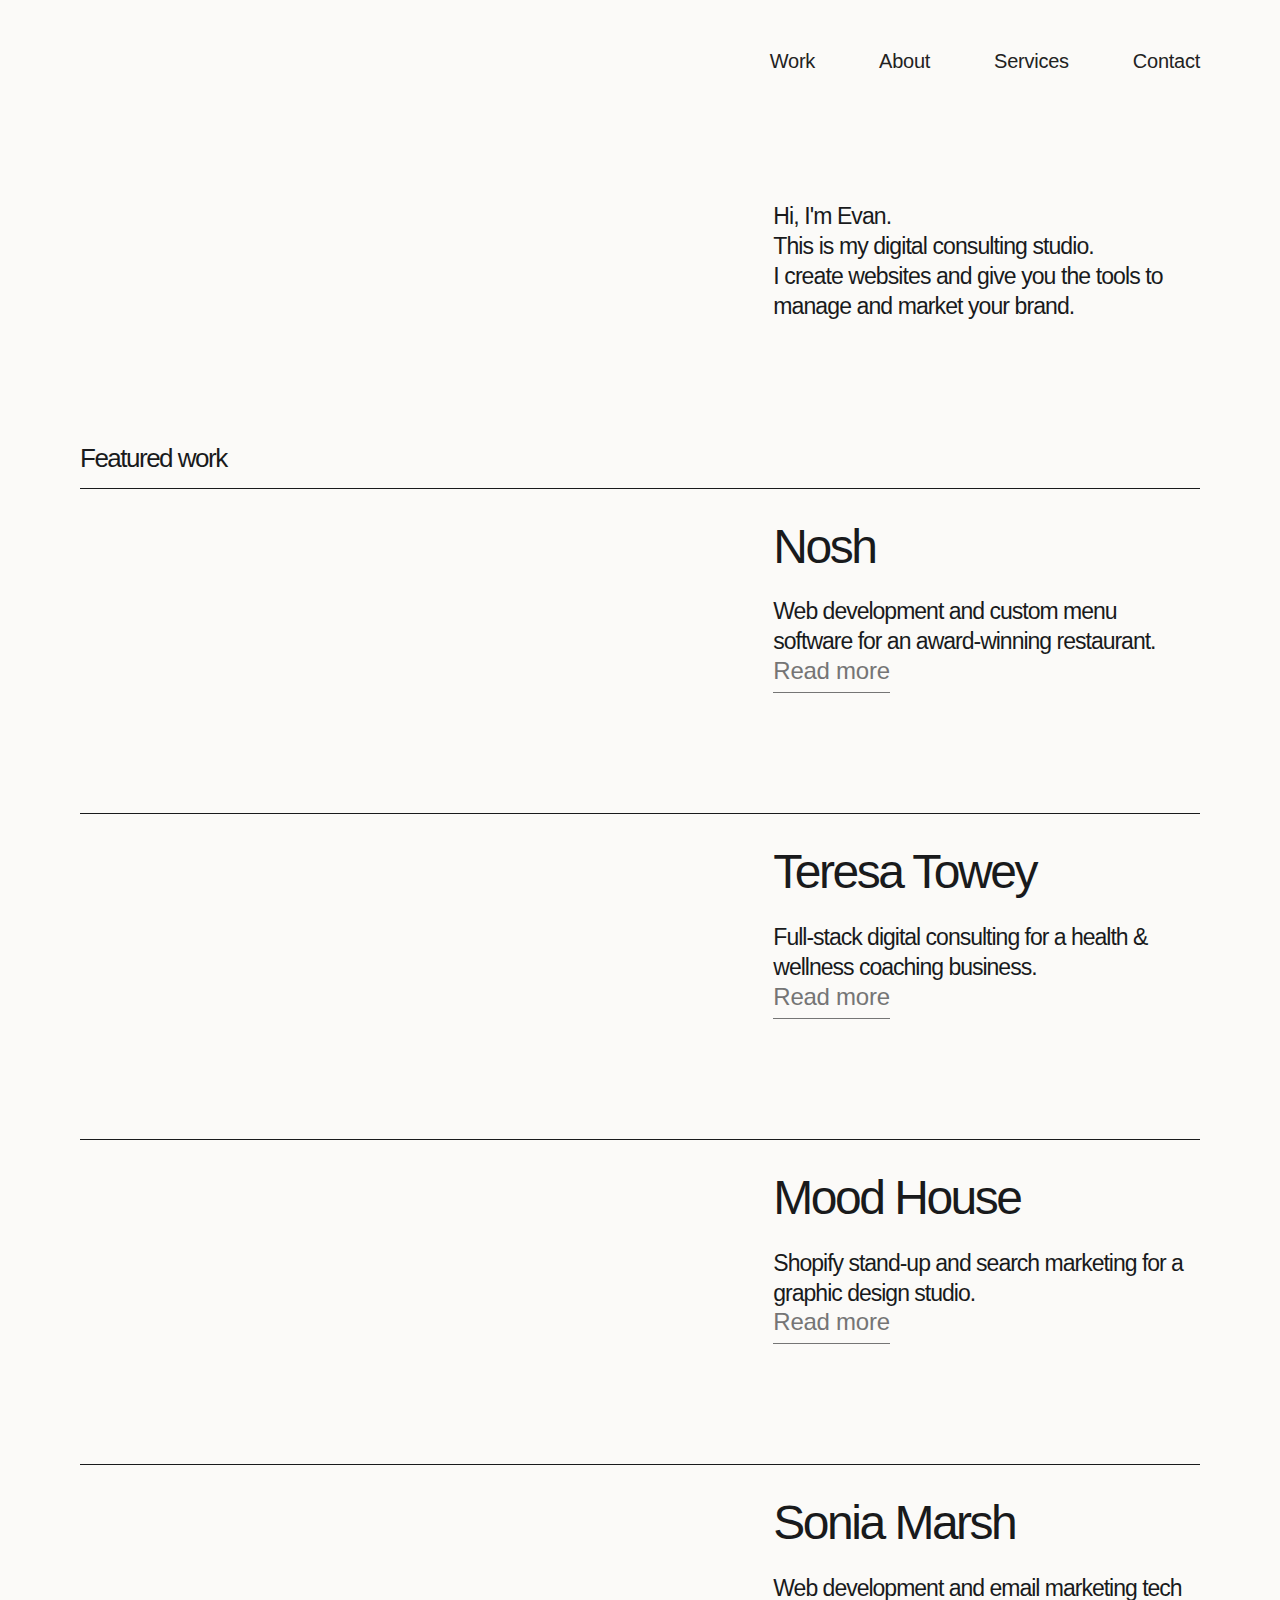
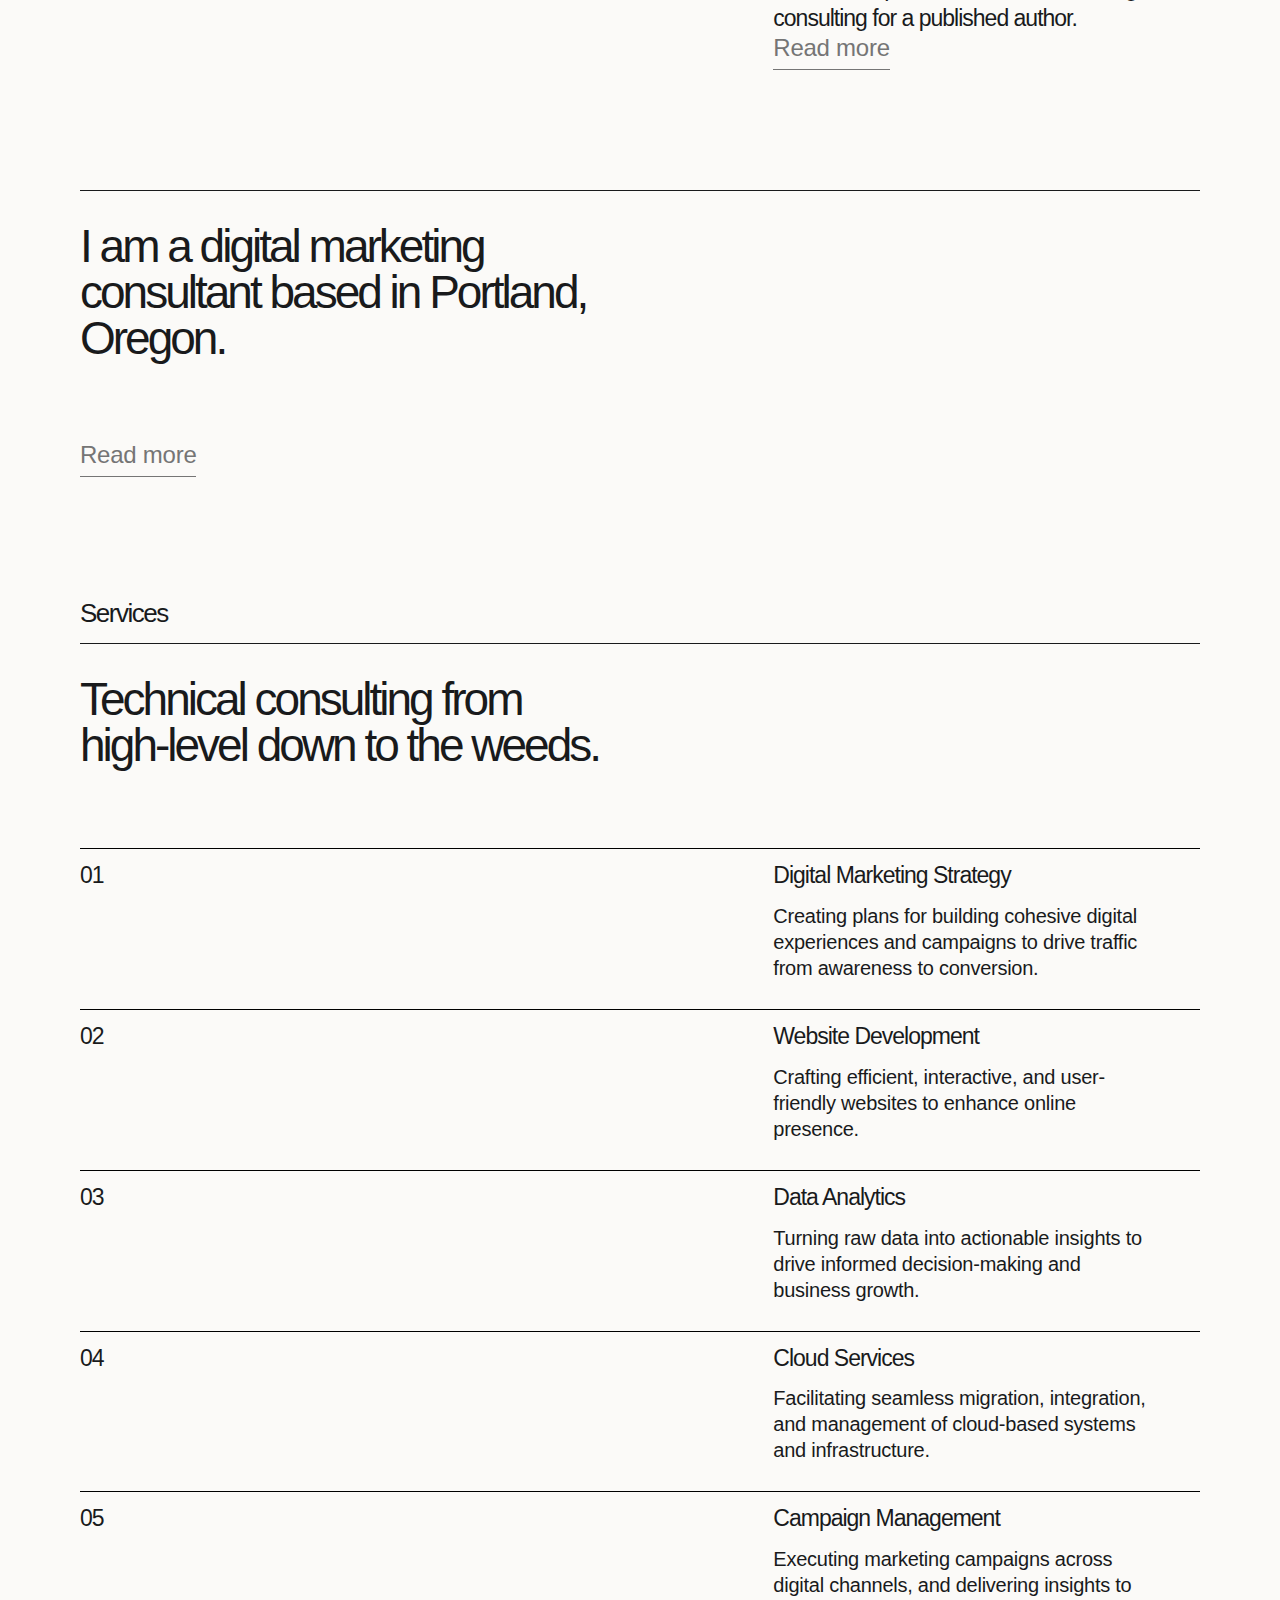
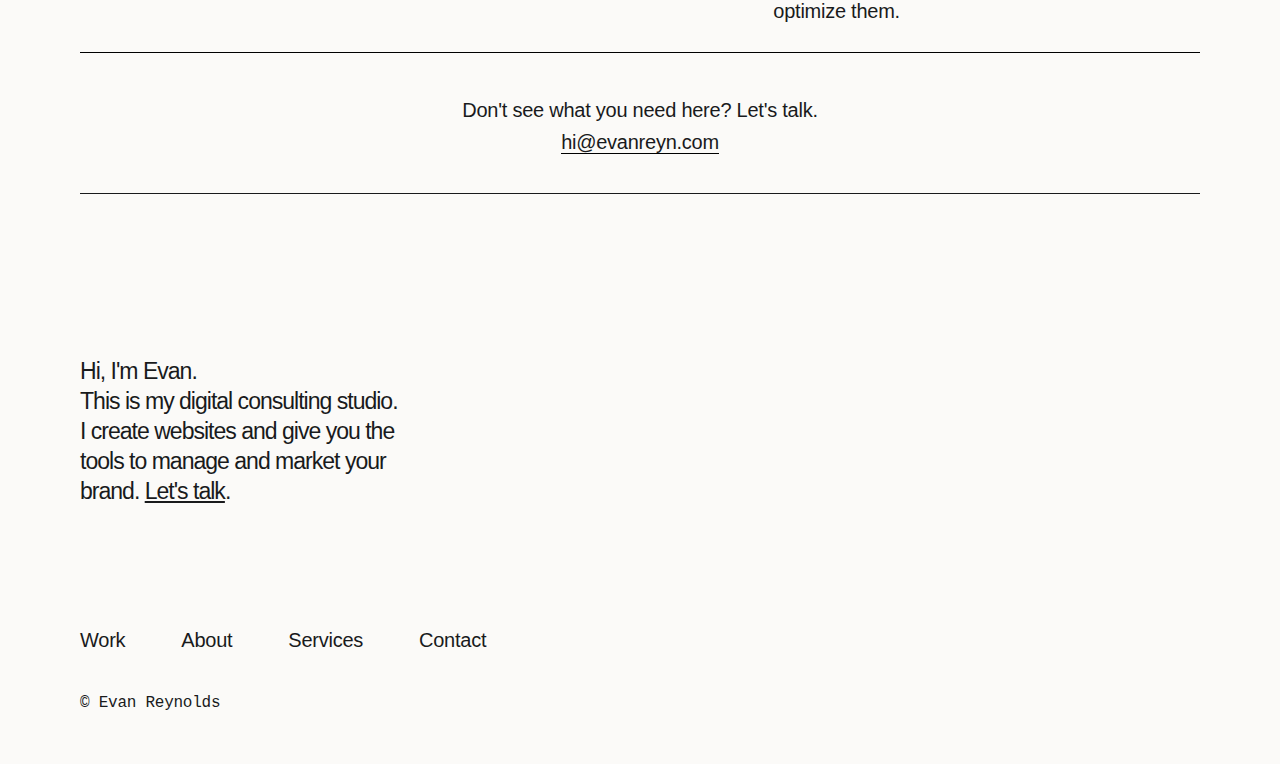
==== commit dbb4d340: "changes" ====
--- a/index.html
+++ b/index.html
@@ -1,27 +1,309 @@
-<!DOCTYPE html><!-- This site was created in Webflow. https://www.webflow.com --><!-- Last Published: Thu Aug 03 2023 19:02:36 GMT+0000 (Coordinated Universal Time) --><html data-wf-domain="glue-3aa4b9-c89c363cf9911fc958a15b03925.webflow.io" data-wf-page="64caad2d86355f7d79eff097" data-wf-site="64caad2d86355f7d79eff0a8" lang="en"><head><meta charset="utf-8"/><title>Evan Reynolds - Digital Consulting</title><meta content="Evan Reynolds is a digital consultant based in Portland, OR. We specialize in web development, marketing tech, and analytics." name="description"/><meta content="width=device-width, initial-scale=1" name="viewport"/><meta content="Webflow" name="generator"/><link href="https://uploads-ssl.webflow.com/64caad2d86355f7d79eff0a8/css/glue-3aa4b9-c89c363cf9911fc958a15b03925.webflow.e737defef.css" rel="stylesheet" type="text/css"/><link href="https://fonts.googleapis.com" rel="preconnect"/><link href="https://fonts.gstatic.com" rel="preconnect" crossorigin="anonymous"/><script src="https://ajax.googleapis.com/ajax/libs/webfont/1.6.26/webfont.js" type="text/javascript"></script><script type="text/javascript">WebFont.load({  google: {    families: ["Inconsolata:400,700","Inter:300,regular,500"]  }});</script><script type="text/javascript">!function(o,c){var n=c.documentElement,t=" w-mod-";n.className+=t+"js",("ontouchstart"in o||o.DocumentTouch&&c instanceof DocumentTouch)&&(n.className+=t+"touch")}(window,document);</script>
-<link rel="apple-touch-icon" sizes="180x180" href="/apple-touch-icon.png">
-<link rel="icon" type="image/png" sizes="32x32" href="/favicon-32x32.png">
-<link rel="icon" type="image/png" sizes="16x16" href="/favicon-16x16.png">
-<link rel="manifest" href="/site.webmanifest">
-<link rel="mask-icon" href="/safari-pinned-tab.svg" color="#000000">
-<meta name="msapplication-TileColor" content="#da532c">
-<meta name="theme-color" content="#ffffff"></head><body class="body"><div data-animation="default" data-collapse="medium" data-duration="400" data-easing="ease" data-easing2="ease" role="banner" class="navbar navbar-home w-nav"><div class="nav-container"><a href="index.html" aria-current="page" class="nav-logo w-nav-brand w--current"></a><nav role="navigation" class="nav-menu w-nav-menu"><a href="work.html" class="nav-link w-nav-link">Work</a><a href="about.html" class="nav-link w-nav-link">About</a><a href="index.html#services" class="nav-link w-nav-link">Services</a><a href="index.html#contact-footer" class="nav-link last-navlink w-nav-link">Contact</a></nav><div data-w-id="e377a4f6-1750-2a2d-fa33-59782f4914c7" class="menu-button w-nav-button"><div class="top-line"></div><div class="bottom-line"></div></div></div></div><div class="section hero-section"><div class="container"><div class="w-layout-grid _2-column-grid large-left-column hero-grid"><a id="w-node-_9330a5fc-4443-3abf-8ca3-714d5e10b861-79eff097" href="index.html" aria-current="page" class="w-inline-block w--current"><img src="https://uploads-ssl.webflow.com/64caad2d86355f7d79eff0a8/64caadd41b4c18cb6cb4fb22_er-logoAsset%208.svg" loading="lazy" id="w-node-_28bcc92b-c246-8af2-af11-a4769c5c19f6-79eff097" alt="" class="logo-home slide-in-bottom"/></a><p id="w-node-_25aff1ea-b55a-61cc-823a-64fa10236eee-79eff097" class="text-large hero-subtitle slide-in-bottom-100ms">Hi, I&#x27;m Evan. <br/>This is my digital consulting studio. <br/>I create websites and give you the tools to manage and market your brand.</p></div></div></div><div class="section margin-bottom-32"><div class="container"><div class="section-heading-container"><div class="section-heading-content"><h2 class="section-heading">Featured work</h2></div><div class="divider"></div></div><div class="w-dyn-list"><div role="list" class="w-dyn-items"><div role="listitem" class="case-wrapper w-dyn-item"><div class="w-layout-grid _2-column-grid large-left-column case-grid"><a href="project/nosh.html" class="case-thumbnail-wrapper w-inline-block"><img src="https://uploads-ssl.webflow.com/64caad2d86355f7d79eff0ad/64caad2d86355f7d79eff127_Untitled%20(2000%20%C3%97%201335%20px).jpg" loading="lazy" data-w-id="c84960da-dc8c-bb40-ad99-2c3709967a3d" alt="" sizes="100vw" srcset="https://uploads-ssl.webflow.com/64caad2d86355f7d79eff0ad/64caad2d86355f7d79eff127_Untitled%2520(2000%2520%25C3%2597%25201335%2520px)-p-500.jpg 500w, https://uploads-ssl.webflow.com/64caad2d86355f7d79eff0ad/64caad2d86355f7d79eff127_Untitled%2520(2000%2520%25C3%2597%25201335%2520px)-p-800.jpg 800w, https://uploads-ssl.webflow.com/64caad2d86355f7d79eff0ad/64caad2d86355f7d79eff127_Untitled%2520(2000%2520%25C3%2597%25201335%2520px)-p-1080.jpg 1080w, https://uploads-ssl.webflow.com/64caad2d86355f7d79eff0ad/64caad2d86355f7d79eff127_Untitled%2520(2000%2520%25C3%2597%25201335%2520px)-p-1600.jpg 1600w, https://uploads-ssl.webflow.com/64caad2d86355f7d79eff0ad/64caad2d86355f7d79eff127_Untitled%20(2000%20%C3%97%201335%20px).jpg 2000w" class="case-thumbnail"/></a><div id="w-node-b5778126-deb5-cfa7-3b5e-81c258e7ef14-79eff097" class="case-text-container"><div class="case-text-wrapper"><h3 class="heading">Nosh</h3><p class="text-large">Web development and custom menu software for an award-winning restaurant.</p></div><a href="project/nosh.html" class="button w-inline-block"><div class="button-text">Read more</div><div class="button-underline"></div></a></div></div><div class="divider"></div></div><div role="listitem" class="case-wrapper w-dyn-item"><div class="w-layout-grid _2-column-grid large-left-column case-grid"><a href="project/teresatowey.html" class="case-thumbnail-wrapper w-inline-block"><img src="https://uploads-ssl.webflow.com/64caad2d86355f7d79eff0ad/64caad2d86355f7d79eff128_Untitled%20(2000%20%C3%97%201335%20px)%20(1).jpg" loading="lazy" data-w-id="c84960da-dc8c-bb40-ad99-2c3709967a3d" alt="" sizes="100vw" srcset="https://uploads-ssl.webflow.com/64caad2d86355f7d79eff0ad/64caad2d86355f7d79eff128_Untitled%2520(2000%2520%25C3%2597%25201335%2520px)%2520(1)-p-500.jpg 500w, https://uploads-ssl.webflow.com/64caad2d86355f7d79eff0ad/64caad2d86355f7d79eff128_Untitled%2520(2000%2520%25C3%2597%25201335%2520px)%2520(1)-p-800.jpg 800w, https://uploads-ssl.webflow.com/64caad2d86355f7d79eff0ad/64caad2d86355f7d79eff128_Untitled%2520(2000%2520%25C3%2597%25201335%2520px)%2520(1)-p-1080.jpg 1080w, https://uploads-ssl.webflow.com/64caad2d86355f7d79eff0ad/64caad2d86355f7d79eff128_Untitled%2520(2000%2520%25C3%2597%25201335%2520px)%2520(1)-p-1600.jpg 1600w, https://uploads-ssl.webflow.com/64caad2d86355f7d79eff0ad/64caad2d86355f7d79eff128_Untitled%20(2000%20%C3%97%201335%20px)%20(1).jpg 2000w" class="case-thumbnail"/></a><div id="w-node-b5778126-deb5-cfa7-3b5e-81c258e7ef14-79eff097" class="case-text-container"><div class="case-text-wrapper"><h3 class="heading">Teresa Towey</h3><p class="text-large">Full-stack digital consulting for a health &amp; wellness coaching business.</p></div><a href="project/teresatowey.html" class="button w-inline-block"><div class="button-text">Read more</div><div class="button-underline"></div></a></div></div><div class="divider"></div></div><div role="listitem" class="case-wrapper w-dyn-item"><div class="w-layout-grid _2-column-grid large-left-column case-grid"><a href="project/mood-house.html" class="case-thumbnail-wrapper w-inline-block"><img src="https://uploads-ssl.webflow.com/64caad2d86355f7d79eff0ad/64caad2d86355f7d79eff129_mh.jpg" loading="lazy" data-w-id="c84960da-dc8c-bb40-ad99-2c3709967a3d" alt="" sizes="100vw" srcset="https://uploads-ssl.webflow.com/64caad2d86355f7d79eff0ad/64caad2d86355f7d79eff129_mh-p-500.jpg 500w, https://uploads-ssl.webflow.com/64caad2d86355f7d79eff0ad/64caad2d86355f7d79eff129_mh-p-800.jpg 800w, https://uploads-ssl.webflow.com/64caad2d86355f7d79eff0ad/64caad2d86355f7d79eff129_mh-p-1080.jpg 1080w, https://uploads-ssl.webflow.com/64caad2d86355f7d79eff0ad/64caad2d86355f7d79eff129_mh-p-1600.jpg 1600w, https://uploads-ssl.webflow.com/64caad2d86355f7d79eff0ad/64caad2d86355f7d79eff129_mh.jpg 2000w" class="case-thumbnail"/></a><div id="w-node-b5778126-deb5-cfa7-3b5e-81c258e7ef14-79eff097" class="case-text-container"><div class="case-text-wrapper"><h3 class="heading">Mood House</h3><p class="text-large">Shopify stand-up and search marketing for a graphic design studio.</p></div><a href="project/mood-house.html" class="button w-inline-block"><div class="button-text">Read more</div><div class="button-underline"></div></a></div></div><div class="divider"></div></div><div role="listitem" class="case-wrapper w-dyn-item"><div class="w-layout-grid _2-column-grid large-left-column case-grid"><a href="project/sonia-marsh.html" class="case-thumbnail-wrapper w-inline-block"><img src="https://uploads-ssl.webflow.com/64caad2d86355f7d79eff0ad/64caad2d86355f7d79eff12a_Untitled%20(2000%20%C3%97%201335%20px)%20(2).jpg" loading="lazy" data-w-id="c84960da-dc8c-bb40-ad99-2c3709967a3d" alt="" sizes="100vw" srcset="https://uploads-ssl.webflow.com/64caad2d86355f7d79eff0ad/64caad2d86355f7d79eff12a_Untitled%2520(2000%2520%25C3%2597%25201335%2520px)%2520(2)-p-500.jpg 500w, https://uploads-ssl.webflow.com/64caad2d86355f7d79eff0ad/64caad2d86355f7d79eff12a_Untitled%2520(2000%2520%25C3%2597%25201335%2520px)%2520(2)-p-800.jpg 800w, https://uploads-ssl.webflow.com/64caad2d86355f7d79eff0ad/64caad2d86355f7d79eff12a_Untitled%2520(2000%2520%25C3%2597%25201335%2520px)%2520(2)-p-1080.jpg 1080w, https://uploads-ssl.webflow.com/64caad2d86355f7d79eff0ad/64caad2d86355f7d79eff12a_Untitled%2520(2000%2520%25C3%2597%25201335%2520px)%2520(2)-p-1600.jpg 1600w, https://uploads-ssl.webflow.com/64caad2d86355f7d79eff0ad/64caad2d86355f7d79eff12a_Untitled%20(2000%20%C3%97%201335%20px)%20(2).jpg 2000w" class="case-thumbnail"/></a><div id="w-node-b5778126-deb5-cfa7-3b5e-81c258e7ef14-79eff097" class="case-text-container"><div class="case-text-wrapper"><h3 class="heading">Sonia Marsh</h3><p class="text-large">Web development and email marketing tech consulting for a published author.</p></div><a href="project/sonia-marsh.html" class="button w-inline-block"><div class="button-text">Read more</div><div class="button-underline"></div></a></div></div><div class="divider"></div></div></div></div></div></div><div class="section"><div class="container"><div class="w-layout-grid _2-column-grid large-left-column"><div id="w-node-b776db65-cf2b-5499-b830-958c9a2a09d0-79eff097" class="div-block"><p class="text-4xl">I am a digital marketing consultant based in Portland, Oregon.</p><a href="about.html" class="button w-inline-block"><div class="button-text">Read more </div><div class="button-underline"></div></a></div></div></div></div><div class="section"><div class="container"><div class="section-heading-container"><div class="section-heading-content"><h2 id="services" class="section-heading">Services</h2></div><div class="divider"></div></div><div class="w-layout-grid _2-column-grid large-left-column"><p id="w-node-_842879d6-5c52-ed40-ebf2-291ae0a2603a-e0a26032" class="text-4xl">Technical consulting from high-level down to the weeds.</p></div><div class="accordion"><div class="accordion-list-item"><div class="w-layout-grid _2-column-grid large-left-column accordion-grid"><div class="text-large accordion-number">01</div><div class="accordion-content-container"><div class="accordion-title-container"><div class="text-large accordion-title">Digital Marketing Strategy</div><img src="https://uploads-ssl.webflow.com/64caad2d86355f7d79eff0a8/64caad2d86355f7d79eff0b3_plus.svg" loading="lazy" width="13" alt="" class="plus"/></div><div class="accordion-description"><p class="accordion-paragraph">Creating plans for building cohesive digital experiences and campaigns to drive traffic from awareness to conversion.</p></div></div></div></div><div class="accordion-list-item"><div class="w-layout-grid _2-column-grid large-left-column accordion-grid"><div class="text-large accordion-number">02</div><div class="accordion-content-container"><div class="accordion-title-container"><div class="text-large accordion-title">Website Development</div><img src="https://uploads-ssl.webflow.com/64caad2d86355f7d79eff0a8/64caad2d86355f7d79eff0b3_plus.svg" loading="lazy" width="13" alt="" class="plus"/></div><div class="accordion-description"><p class="accordion-paragraph">Crafting efficient, interactive, and user-friendly websites to enhance online presence.</p></div></div></div></div><div class="accordion-list-item"><div class="w-layout-grid _2-column-grid large-left-column accordion-grid"><div class="text-large accordion-number">03</div><div class="accordion-content-container"><div class="accordion-title-container"><div class="text-large accordion-title">Data Analytics</div><img src="https://uploads-ssl.webflow.com/64caad2d86355f7d79eff0a8/64caad2d86355f7d79eff0b3_plus.svg" loading="lazy" width="13" alt="" class="plus"/></div><div class="accordion-description"><p class="accordion-paragraph">Turning raw data into actionable insights to drive informed decision-making and business growth.</p></div></div></div></div><div class="accordion-list-item"><div class="w-layout-grid _2-column-grid large-left-column accordion-grid"><div class="text-large accordion-number">04</div><div class="accordion-content-container"><div class="accordion-title-container"><div class="text-large accordion-title">Cloud Services</div><img src="https://uploads-ssl.webflow.com/64caad2d86355f7d79eff0a8/64caad2d86355f7d79eff0b3_plus.svg" loading="lazy" width="13" alt="" class="plus"/></div><div class="accordion-description"><p class="accordion-paragraph">Facilitating seamless migration, integration, and management of cloud-based systems and infrastructure.</p></div></div></div></div><div class="accordion-list-item"><div class="w-layout-grid _2-column-grid large-left-column accordion-grid"><div class="text-large accordion-number">05</div><div class="accordion-content-container"><div class="accordion-title-container"><div class="text-large accordion-title">Campaign Management</div><img src="https://uploads-ssl.webflow.com/64caad2d86355f7d79eff0a8/64caad2d86355f7d79eff0b3_plus.svg" loading="lazy" width="13" alt="" class="plus"/></div><div class="accordion-description"><p class="accordion-paragraph">Executing marketing campaigns across digital channels, and delivering insights to optimize them.</p></div></div></div></div></div></div></div><div class="w-layout-blockcontainer container-2 w-container"><div class="text-block"><span>Don&#x27;t see what you need here? Let&#x27;s talk.<br/></span><a href="mailto:hi@evanreyn.com" target="_blank" class="link-2"><span>hi@evanreyn.com</span></a></div></div><div class="footer"><div class="footer-container"><div class="divider"></div><div class="w-layout-grid _2-column-grid large-left-column footer-grid"><div class="footer-info-container"><div class="div-block-4"><img src="https://uploads-ssl.webflow.com/64caad2d86355f7d79eff0a8/64caadd41b4c18cb6cb4fb22_er-logoAsset%208.svg" loading="lazy" width="200" height="Auto" alt="" class="footer-logo"/></div><p class="text-large footer-description">Hi, I&#x27;m Evan. <br/>This is my digital consulting studio. <br/>I create websites and give you the tools to manage and market your brand.<br/></p></div><div id="w-node-_919f3219-4d64-f0b1-b857-2cfbaa5392f9-ae2af369" class="w-form"><form id="email-form" name="email-form" data-name="Email Form" method="get" data-wf-page-id="64caad2d86355f7d79eff097" data-wf-element-id="919f3219-4d64-f0b1-b857-2cfbaa5392fa"><h3 id="contact-footer" class="heading-2">Let&#x27;s work together.</h3><input type="text" class="w-input" maxlength="256" name="name" data-name="Name" placeholder="Name" id="name"/><input type="email" class="w-input" maxlength="256" name="email-2" data-name="Email 2" placeholder="Email address" id="email-2" required=""/><textarea id="Message" name="Message" maxlength="5000" data-name="Message" placeholder="What are you working on?" class="w-input"></textarea><input type="submit" value="Send" data-wait="Please wait..." class="submit-button-2 w-button"/></form><div class="w-form-done"><div>Thank you! Your submission has been received!</div></div><div class="w-form-fail"><div>Oops! Something went wrong while submitting the form.</div></div></div></div><div class="subfooter"><div class="footer-links"><a href="work.html" class="footer-link">Work</a><a href="about.html" class="footer-link">About</a><a href="services.html" class="footer-link">Services</a><a href="index.html#contact-footer" class="footer-link last-footerlink">Contact</a></div></div><p class="copyright-text">© Evan Reynolds</p></div></div><script src="https://d3e54v103j8qbb.cloudfront.net/js/jquery-3.5.1.min.dc5e7f18c8.js?site=64caad2d86355f7d79eff0a8" type="text/javascript" integrity="sha256-9/aliU8dGd2tb6OSsuzixeV4y/faTqgFtohetphbbj0=" crossorigin="anonymous"></script><script src="https://uploads-ssl.webflow.com/64caad2d86355f7d79eff0a8/js/webflow.616432267.js" type="text/javascript"></script><style>
-  
-  body{
-  -webkit-font-smoothing: antialiased;
-  }
-
-.w-webflow-badge {
-position: fixed !important; 
-display: None !important; 
-visibility: hidden !important;}
-  
-  .w-webflow-badge {
-position: fixed !important; 
-display: None !important; 
-visibility: hidden !important;}
-
-  
-  
-  
-</style></body></html>+<!DOCTYPE html>
+<!-- This site was created in Webflow. https://www.webflow.com --><!-- Last Published: Thu Aug 03 2023 19:02:36 GMT+0000 (Coordinated Universal Time) -->
+<html data-wf-domain="glue-3aa4b9-c89c363cf9911fc958a15b03925.webflow.io" data-wf-page="64caad2d86355f7d79eff097"
+  data-wf-site="64caad2d86355f7d79eff0a8" lang="en">
+
+<head>
+  <meta charset="utf-8" />
+  <title>Evan Reynolds - Digital Consulting</title>
+  <meta
+    content="Evan Reynolds is a digital consultant based in Portland, OR. We specialize in web development, marketing tech, and analytics."
+    name="description" />
+  <meta content="width=device-width, initial-scale=1" name="viewport" />
+  <meta content="Webflow" name="generator" />
+  <link
+    href="./glue.css"
+    rel="stylesheet" type="text/css" />
+  <link href="https://fonts.googleapis.com" rel="preconnect" />
+  <link href="https://fonts.gstatic.com" rel="preconnect" crossorigin="anonymous" />
+  <script src="https://ajax.googleapis.com/ajax/libs/webfont/1.6.26/webfont.js" type="text/javascript"></script>
+  <script
+    type="text/javascript">WebFont.load({ google: { families: ["Inconsolata:400,700", "Inter:300,regular,500"] } });</script>
+  <script
+    type="text/javascript">!function (o, c) { var n = c.documentElement, t = " w-mod-"; n.className += t + "js", ("ontouchstart" in o || o.DocumentTouch && c instanceof DocumentTouch) && (n.className += t + "touch") }(window, document);</script>
+  <link rel="apple-touch-icon" sizes="180x180" href="/apple-touch-icon.png">
+  <link rel="icon" type="image/png" sizes="32x32" href="/favicon-32x32.png">
+  <link rel="icon" type="image/png" sizes="16x16" href="/favicon-16x16.png">
+  <link rel="manifest" href="/site.webmanifest">
+  <link rel="mask-icon" href="/safari-pinned-tab.svg" color="#000000">
+  <meta name="msapplication-TileColor" content="#da532c">
+  <meta name="theme-color" content="#ffffff">
+</head>
+
+<body class="body">
+  <div data-animation="default" data-collapse="medium" data-duration="400" data-easing="ease" data-easing2="ease"
+    role="banner" class="navbar navbar-home w-nav">
+    <div class="nav-container"><a href="index.html" aria-current="page" class="nav-logo w-nav-brand w--current"></a>
+      <nav role="navigation" class="nav-menu w-nav-menu"><a href="work.html" class="nav-link w-nav-link">Work</a><a
+          href="about.html" class="nav-link w-nav-link">About</a><a href="index.html#services"
+          class="nav-link w-nav-link">Services</a><a href="index.html#contact-footer"
+          class="nav-link last-navlink w-nav-link">Contact</a></nav>
+      <div data-w-id="e377a4f6-1750-2a2d-fa33-59782f4914c7" class="menu-button w-nav-button">
+        <div class="top-line"></div>
+        <div class="bottom-line"></div>
+      </div>
+    </div>
+  </div>
+  <div class="section hero-section">
+    <div class="container">
+      <div class="w-layout-grid _2-column-grid large-left-column hero-grid"><a
+          id="w-node-_9330a5fc-4443-3abf-8ca3-714d5e10b861-79eff097" href="index.html" aria-current="page"
+          class="w-inline-block w--current"><img
+            src="https://uploads-ssl.webflow.com/64caad2d86355f7d79eff0a8/64caadd41b4c18cb6cb4fb22_er-logoAsset%208.svg"
+            loading="lazy" id="w-node-_28bcc92b-c246-8af2-af11-a4769c5c19f6-79eff097" alt=""
+            class="logo-home slide-in-bottom" /></a>
+        <p id="w-node-_25aff1ea-b55a-61cc-823a-64fa10236eee-79eff097"
+          class="text-large hero-subtitle slide-in-bottom-100ms">Hi, I&#x27;m Evan. <br />This is my digital consulting
+          studio. <br />I create websites and give you the tools to manage and market your brand.</p>
+      </div>
+    </div>
+  </div>
+  <div class="section margin-bottom-32">
+    <div class="container">
+      <div class="section-heading-container">
+        <div class="section-heading-content">
+          <h2 class="section-heading">Featured work</h2>
+        </div>
+        <div class="divider"></div>
+      </div>
+      <div class="w-dyn-list">
+        <div role="list" class="w-dyn-items">
+          <div role="listitem" class="case-wrapper w-dyn-item">
+            <div class="w-layout-grid _2-column-grid large-left-column case-grid"><a href="project/nosh.html"
+                class="case-thumbnail-wrapper w-inline-block"><img
+                  src="https://uploads-ssl.webflow.com/64caad2d86355f7d79eff0ad/64caad2d86355f7d79eff127_Untitled%20(2000%20%C3%97%201335%20px).jpg"
+                  loading="lazy" data-w-id="c84960da-dc8c-bb40-ad99-2c3709967a3d" alt="" sizes="100vw"
+                  srcset="https://uploads-ssl.webflow.com/64caad2d86355f7d79eff0ad/64caad2d86355f7d79eff127_Untitled%2520(2000%2520%25C3%2597%25201335%2520px)-p-500.jpg 500w, https://uploads-ssl.webflow.com/64caad2d86355f7d79eff0ad/64caad2d86355f7d79eff127_Untitled%2520(2000%2520%25C3%2597%25201335%2520px)-p-800.jpg 800w, https://uploads-ssl.webflow.com/64caad2d86355f7d79eff0ad/64caad2d86355f7d79eff127_Untitled%2520(2000%2520%25C3%2597%25201335%2520px)-p-1080.jpg 1080w, https://uploads-ssl.webflow.com/64caad2d86355f7d79eff0ad/64caad2d86355f7d79eff127_Untitled%2520(2000%2520%25C3%2597%25201335%2520px)-p-1600.jpg 1600w, https://uploads-ssl.webflow.com/64caad2d86355f7d79eff0ad/64caad2d86355f7d79eff127_Untitled%20(2000%20%C3%97%201335%20px).jpg 2000w"
+                  class="case-thumbnail" /></a>
+              <div id="w-node-b5778126-deb5-cfa7-3b5e-81c258e7ef14-79eff097" class="case-text-container">
+                <div class="case-text-wrapper">
+                  <h3 class="heading">Nosh</h3>
+                  <p class="text-large">Web development and custom menu software for an award-winning restaurant.</p>
+                </div><a href="project/nosh.html" class="button w-inline-block">
+                  <div class="button-text">Read more</div>
+                  <div class="button-underline"></div>
+                </a>
+              </div>
+            </div>
+            <div class="divider"></div>
+          </div>
+          <div role="listitem" class="case-wrapper w-dyn-item">
+            <div class="w-layout-grid _2-column-grid large-left-column case-grid"><a href="project/teresatowey.html"
+                class="case-thumbnail-wrapper w-inline-block"><img
+                  src="https://uploads-ssl.webflow.com/64caad2d86355f7d79eff0ad/64caad2d86355f7d79eff128_Untitled%20(2000%20%C3%97%201335%20px)%20(1).jpg"
+                  loading="lazy" data-w-id="c84960da-dc8c-bb40-ad99-2c3709967a3d" alt="" sizes="100vw"
+                  srcset="https://uploads-ssl.webflow.com/64caad2d86355f7d79eff0ad/64caad2d86355f7d79eff128_Untitled%2520(2000%2520%25C3%2597%25201335%2520px)%2520(1)-p-500.jpg 500w, https://uploads-ssl.webflow.com/64caad2d86355f7d79eff0ad/64caad2d86355f7d79eff128_Untitled%2520(2000%2520%25C3%2597%25201335%2520px)%2520(1)-p-800.jpg 800w, https://uploads-ssl.webflow.com/64caad2d86355f7d79eff0ad/64caad2d86355f7d79eff128_Untitled%2520(2000%2520%25C3%2597%25201335%2520px)%2520(1)-p-1080.jpg 1080w, https://uploads-ssl.webflow.com/64caad2d86355f7d79eff0ad/64caad2d86355f7d79eff128_Untitled%2520(2000%2520%25C3%2597%25201335%2520px)%2520(1)-p-1600.jpg 1600w, https://uploads-ssl.webflow.com/64caad2d86355f7d79eff0ad/64caad2d86355f7d79eff128_Untitled%20(2000%20%C3%97%201335%20px)%20(1).jpg 2000w"
+                  class="case-thumbnail" /></a>
+              <div id="w-node-b5778126-deb5-cfa7-3b5e-81c258e7ef14-79eff097" class="case-text-container">
+                <div class="case-text-wrapper">
+                  <h3 class="heading">Teresa Towey</h3>
+                  <p class="text-large">Full-stack digital consulting for a health &amp; wellness coaching business.</p>
+                </div><a href="project/teresatowey.html" class="button w-inline-block">
+                  <div class="button-text">Read more</div>
+                  <div class="button-underline"></div>
+                </a>
+              </div>
+            </div>
+            <div class="divider"></div>
+          </div>
+          <div role="listitem" class="case-wrapper w-dyn-item">
+            <div class="w-layout-grid _2-column-grid large-left-column case-grid"><a href="project/mood-house.html"
+                class="case-thumbnail-wrapper w-inline-block"><img
+                  src="https://uploads-ssl.webflow.com/64caad2d86355f7d79eff0ad/64caad2d86355f7d79eff129_mh.jpg"
+                  loading="lazy" data-w-id="c84960da-dc8c-bb40-ad99-2c3709967a3d" alt="" sizes="100vw"
+                  srcset="https://uploads-ssl.webflow.com/64caad2d86355f7d79eff0ad/64caad2d86355f7d79eff129_mh-p-500.jpg 500w, https://uploads-ssl.webflow.com/64caad2d86355f7d79eff0ad/64caad2d86355f7d79eff129_mh-p-800.jpg 800w, https://uploads-ssl.webflow.com/64caad2d86355f7d79eff0ad/64caad2d86355f7d79eff129_mh-p-1080.jpg 1080w, https://uploads-ssl.webflow.com/64caad2d86355f7d79eff0ad/64caad2d86355f7d79eff129_mh-p-1600.jpg 1600w, https://uploads-ssl.webflow.com/64caad2d86355f7d79eff0ad/64caad2d86355f7d79eff129_mh.jpg 2000w"
+                  class="case-thumbnail" /></a>
+              <div id="w-node-b5778126-deb5-cfa7-3b5e-81c258e7ef14-79eff097" class="case-text-container">
+                <div class="case-text-wrapper">
+                  <h3 class="heading">Mood House</h3>
+                  <p class="text-large">Shopify stand-up and search marketing for a graphic design studio.</p>
+                </div><a href="project/mood-house.html" class="button w-inline-block">
+                  <div class="button-text">Read more</div>
+                  <div class="button-underline"></div>
+                </a>
+              </div>
+            </div>
+            <div class="divider"></div>
+          </div>
+          <div role="listitem" class="case-wrapper w-dyn-item">
+            <div class="w-layout-grid _2-column-grid large-left-column case-grid"><a href="project/sonia-marsh.html"
+                class="case-thumbnail-wrapper w-inline-block"><img
+                  src="https://uploads-ssl.webflow.com/64caad2d86355f7d79eff0ad/64caad2d86355f7d79eff12a_Untitled%20(2000%20%C3%97%201335%20px)%20(2).jpg"
+                  loading="lazy" data-w-id="c84960da-dc8c-bb40-ad99-2c3709967a3d" alt="" sizes="100vw"
+                  srcset="https://uploads-ssl.webflow.com/64caad2d86355f7d79eff0ad/64caad2d86355f7d79eff12a_Untitled%2520(2000%2520%25C3%2597%25201335%2520px)%2520(2)-p-500.jpg 500w, https://uploads-ssl.webflow.com/64caad2d86355f7d79eff0ad/64caad2d86355f7d79eff12a_Untitled%2520(2000%2520%25C3%2597%25201335%2520px)%2520(2)-p-800.jpg 800w, https://uploads-ssl.webflow.com/64caad2d86355f7d79eff0ad/64caad2d86355f7d79eff12a_Untitled%2520(2000%2520%25C3%2597%25201335%2520px)%2520(2)-p-1080.jpg 1080w, https://uploads-ssl.webflow.com/64caad2d86355f7d79eff0ad/64caad2d86355f7d79eff12a_Untitled%2520(2000%2520%25C3%2597%25201335%2520px)%2520(2)-p-1600.jpg 1600w, https://uploads-ssl.webflow.com/64caad2d86355f7d79eff0ad/64caad2d86355f7d79eff12a_Untitled%20(2000%20%C3%97%201335%20px)%20(2).jpg 2000w"
+                  class="case-thumbnail" /></a>
+              <div id="w-node-b5778126-deb5-cfa7-3b5e-81c258e7ef14-79eff097" class="case-text-container">
+                <div class="case-text-wrapper">
+                  <h3 class="heading">Sonia Marsh</h3>
+                  <p class="text-large">Web development and email marketing tech consulting for a published author.</p>
+                </div><a href="project/sonia-marsh.html" class="button w-inline-block">
+                  <div class="button-text">Read more</div>
+                  <div class="button-underline"></div>
+                </a>
+              </div>
+            </div>
+            <div class="divider"></div>
+          </div>
+        </div>
+      </div>
+    </div>
+  </div>
+  <div class="section">
+    <div class="container">
+      <div class="w-layout-grid _2-column-grid large-left-column">
+        <div id="w-node-b776db65-cf2b-5499-b830-958c9a2a09d0-79eff097" class="div-block">
+          <p class="text-4xl">I am a digital marketing consultant based in Portland, Oregon.</p><a href="about.html"
+            class="button w-inline-block">
+            <div class="button-text">Read more </div>
+            <div class="button-underline"></div>
+          </a>
+        </div>
+      </div>
+    </div>
+  </div>
+  <div class="section">
+    <div class="container">
+      <div class="section-heading-container">
+        <div class="section-heading-content">
+          <h2 id="services" class="section-heading">Services</h2>
+        </div>
+        <div class="divider"></div>
+      </div>
+      <div class="w-layout-grid _2-column-grid large-left-column">
+        <p id="w-node-_842879d6-5c52-ed40-ebf2-291ae0a2603a-e0a26032" class="text-4xl">Technical consulting from
+          high-level down to the weeds.</p>
+      </div>
+      <div class="accordion">
+        <div class="accordion-list-item">
+          <div class="w-layout-grid _2-column-grid large-left-column accordion-grid">
+            <div class="text-large accordion-number">01</div>
+            <div class="accordion-content-container">
+              <div class="accordion-title-container">
+                <div class="text-large accordion-title">Digital Marketing Strategy</div><img
+                  src="https://uploads-ssl.webflow.com/64caad2d86355f7d79eff0a8/64caad2d86355f7d79eff0b3_plus.svg"
+                  loading="lazy" width="13" alt="" class="plus" />
+              </div>
+              <div class="accordion-description">
+                <p class="accordion-paragraph">Creating plans for building cohesive digital experiences and campaigns to
+                  drive traffic from awareness to conversion.</p>
+              </div>
+            </div>
+          </div>
+        </div>
+        <div class="accordion-list-item">
+          <div class="w-layout-grid _2-column-grid large-left-column accordion-grid">
+            <div class="text-large accordion-number">02</div>
+            <div class="accordion-content-container">
+              <div class="accordion-title-container">
+                <div class="text-large accordion-title">Website Development</div><img
+                  src="https://uploads-ssl.webflow.com/64caad2d86355f7d79eff0a8/64caad2d86355f7d79eff0b3_plus.svg"
+                  loading="lazy" width="13" alt="" class="plus" />
+              </div>
+              <div class="accordion-description">
+                <p class="accordion-paragraph">Crafting efficient, interactive, and user-friendly websites to enhance
+                  online presence.</p>
+              </div>
+            </div>
+          </div>
+        </div>
+        <div class="accordion-list-item">
+          <div class="w-layout-grid _2-column-grid large-left-column accordion-grid">
+            <div class="text-large accordion-number">03</div>
+            <div class="accordion-content-container">
+              <div class="accordion-title-container">
+                <div class="text-large accordion-title">Data Analytics</div><img
+                  src="https://uploads-ssl.webflow.com/64caad2d86355f7d79eff0a8/64caad2d86355f7d79eff0b3_plus.svg"
+                  loading="lazy" width="13" alt="" class="plus" />
+              </div>
+              <div class="accordion-description">
+                <p class="accordion-paragraph">Turning raw data into actionable insights to drive informed
+                  decision-making and business growth.</p>
+              </div>
+            </div>
+          </div>
+        </div>
+        <div class="accordion-list-item">
+          <div class="w-layout-grid _2-column-grid large-left-column accordion-grid">
+            <div class="text-large accordion-number">04</div>
+            <div class="accordion-content-container">
+              <div class="accordion-title-container">
+                <div class="text-large accordion-title">Cloud Services</div><img
+                  src="https://uploads-ssl.webflow.com/64caad2d86355f7d79eff0a8/64caad2d86355f7d79eff0b3_plus.svg"
+                  loading="lazy" width="13" alt="" class="plus" />
+              </div>
+              <div class="accordion-description">
+                <p class="accordion-paragraph">Facilitating seamless migration, integration, and management of
+                  cloud-based systems and infrastructure.</p>
+              </div>
+            </div>
+          </div>
+        </div>
+        <div class="accordion-list-item">
+          <div class="w-layout-grid _2-column-grid large-left-column accordion-grid">
+            <div class="text-large accordion-number">05</div>
+            <div class="accordion-content-container">
+              <div class="accordion-title-container">
+                <div class="text-large accordion-title">Campaign Management</div><img
+                  src="https://uploads-ssl.webflow.com/64caad2d86355f7d79eff0a8/64caad2d86355f7d79eff0b3_plus.svg"
+                  loading="lazy" width="13" alt="" class="plus" />
+              </div>
+              <div class="accordion-description">
+                <p class="accordion-paragraph">Executing marketing campaigns across digital channels, and delivering
+                  insights to optimize them.</p>
+              </div>
+            </div>
+          </div>
+        </div>
+      </div>
+    </div>
+  </div>
+  <div class="w-layout-blockcontainer container-2 w-container">
+    <div class="text-block"><span>Don&#x27;t see what you need here? Let&#x27;s talk.<br /></span><a
+        href="mailto:hi@evanreyn.com" target="_blank" class="link-2"><span>hi@evanreyn.com</span></a></div>
+  </div>
+  <div class="footer">
+    <div class="footer-container">
+      <div class="divider"></div>
+      <div class="w-layout-grid _2-column-grid large-left-column footer-grid">
+        <div class="footer-info-container">
+          <div class="div-block-4"><img
+              src="https://uploads-ssl.webflow.com/64caad2d86355f7d79eff0a8/64caadd41b4c18cb6cb4fb22_er-logoAsset%208.svg"
+              loading="lazy" width="200" height="Auto" alt="" class="footer-logo" /></div>
+              <p class="text-large footer-description">Hi, I&#x27;m Evan. <br />This is my digital consulting studio.
+                <br />I create websites and give you the tools to manage and market your brand. <a style="text-decoration: underline; text-underline-offset: 0.1em;" href="./contact.html" >Let's talk</a>.<br /></p>
+            </div>
+        
+      </div>
+      <div class="subfooter">
+        <div class="footer-links"><a href="work.html" class="footer-link">Work</a><a href="about.html"
+            class="footer-link">About</a><a href="services.html" class="footer-link">Services</a><a
+            href="contact.html" class="footer-link last-footerlink">Contact</a></div>
+      </div>
+      <p class="copyright-text">© Evan Reynolds</p>
+    </div>
+  </div>
+  <script src="https://d3e54v103j8qbb.cloudfront.net/js/jquery-3.5.1.min.dc5e7f18c8.js?site=64caad2d86355f7d79eff0a8"
+    type="text/javascript" integrity="sha256-9/aliU8dGd2tb6OSsuzixeV4y/faTqgFtohetphbbj0="
+    crossorigin="anonymous"></script>
+  <script src="https://uploads-ssl.webflow.com/64caad2d86355f7d79eff0a8/js/webflow.616432267.js"
+    type="text/javascript"></script>
+  <style>
+    body {
+      -webkit-font-smoothing: antialiased;
+    }
+
+    .w-webflow-badge {
+      position: fixed !important;
+      display: None !important;
+      visibility: hidden !important;
+    }
+
+    .w-webflow-badge {
+      position: fixed !important;
+      display: None !important;
+      visibility: hidden !important;
+    }
+  </style>
+</body>
+
+</html>--- a/glue.css
+++ b/glue.css
@@ -0,0 +1,3811 @@
+
+
+
+
+
+
+html {
+  -ms-text-size-adjust: 100%;
+  -webkit-text-size-adjust: 100%;
+  font-family: sans-serif;
+}
+
+body {
+  margin: 0;
+}
+
+article, aside, details, figcaption, figure, footer, header, hgroup, main, menu, nav, section, summary {
+  display: block;
+}
+
+audio, canvas, progress, video {
+  vertical-align: baseline;
+  display: inline-block;
+}
+
+audio:not([controls]) {
+  height: 0;
+  display: none;
+}
+
+[hidden], template {
+  display: none;
+}
+
+
+
+
+
+a {
+  background-color: rgba(0, 0, 0, 0);
+}
+
+a:active, a:hover {
+  outline: 0;
+}
+
+abbr[title] {
+  border-bottom: 1px dotted;
+}
+
+b, strong {
+  font-weight: bold;
+}
+
+dfn {
+  font-style: italic;
+}
+
+h1 {
+  margin: .67em 0;
+  font-size: 2em;
+}
+
+mark {
+  color: #000;
+  background: #ff0;
+}
+
+small {
+  font-size: 80%;
+}
+
+sub, sup {
+  vertical-align: baseline;
+  font-size: 75%;
+  line-height: 0;
+  position: relative;
+}
+
+sup {
+  top: -.5em;
+}
+
+sub {
+  bottom: -.25em;
+}
+
+img {
+  border: 0;
+}
+
+svg:not(:root) {
+  overflow: hidden;
+}
+
+figure {
+  margin: 1em 40px;
+}
+
+hr {
+  box-sizing: content-box;
+  height: 0;
+}
+
+pre {
+  overflow: auto;
+}
+
+code, kbd, pre, samp {
+  font-family: monospace;
+  font-size: 1em;
+}
+
+button, input, optgroup, select, textarea {
+  color: inherit;
+  font: inherit;
+  margin: 0;
+}
+
+button {
+  overflow: visible;
+}
+
+button, select {
+  text-transform: none;
+}
+
+button, html input[type="button"], input[type="reset"] {
+  -webkit-appearance: button;
+  cursor: pointer;
+}
+
+button[disabled], html input[disabled] {
+  cursor: default;
+}
+
+button::-moz-focus-inner, input::-moz-focus-inner {
+  border: 0;
+  padding: 0;
+}
+
+input {
+  line-height: normal;
+}
+
+input[type="checkbox"], input[type="radio"] {
+  box-sizing: border-box;
+  padding: 0;
+}
+
+input[type="number"]::-webkit-inner-spin-button, input[type="number"]::-webkit-outer-spin-button {
+  height: auto;
+}
+
+input[type="search"] {
+  -webkit-appearance: none;
+}
+
+input[type="search"]::-webkit-search-cancel-button, input[type="search"]::-webkit-search-decoration {
+  -webkit-appearance: none;
+}
+
+fieldset {
+  border: 1px solid silver;
+  margin: 0 2px;
+  padding: .35em .625em .75em;
+}
+
+legend {
+  border: 0;
+  padding: 0;
+}
+
+textarea {
+  overflow: auto;
+}
+
+optgroup {
+  font-weight: bold;
+}
+
+table {
+  border-collapse: collapse;
+  border-spacing: 0;
+}
+
+td, th {
+  padding: 0;
+}
+
+@font-face {
+  font-family: webflow-icons;
+  src: url("[data-uri]") format("truetype");
+  font-weight: normal;
+  font-style: normal;
+}
+
+[class^="w-icon-"], [class*=" w-icon-"] {
+  speak: none;
+  font-variant: normal;
+  text-transform: none;
+  -webkit-font-smoothing: antialiased;
+  -moz-osx-font-smoothing: grayscale;
+  font-style: normal;
+  font-weight: normal;
+  line-height: 1;
+  font-family: webflow-icons !important;
+}
+
+.w-icon-slider-right:before {
+  content: "î˜€";
+}
+
+.w-icon-slider-left:before {
+  content: "î˜";
+}
+
+.w-icon-nav-menu:before {
+  content: "î˜‚";
+}
+
+.w-icon-arrow-down:before, .w-icon-dropdown-toggle:before {
+  content: "î˜ƒ";
+}
+
+.w-icon-file-upload-remove:before {
+  content: "î¤€";
+}
+
+.w-icon-file-upload-icon:before {
+  content: "î¤ƒ";
+}
+
+* {
+  box-sizing: border-box;
+}
+
+html {
+  height: 100%;
+}
+
+body {
+  min-height: 100%;
+  color: #333;
+  background-color: #fff;
+  margin: 0;
+  font-family: Arial, sans-serif;
+  font-size: 14px;
+  line-height: 20px;
+}
+
+img {
+  max-width: 100%;
+  vertical-align: middle;
+  display: inline-block;
+}
+
+html.w-mod-touch * {
+  background-attachment: scroll !important;
+}
+
+.w-block {
+  display: block;
+}
+
+.w-inline-block {
+  max-width: 100%;
+  display: inline-block;
+}
+
+.w-clearfix:before, .w-clearfix:after {
+  content: " ";
+  grid-area: 1 / 1 / 2 / 2;
+  display: table;
+}
+
+.w-clearfix:after {
+  clear: both;
+}
+
+.w-hidden {
+  display: none;
+}
+
+.w-button {
+  color: #fff;
+  line-height: inherit;
+  cursor: pointer;
+  background-color: #3898ec;
+  border: 0;
+  border-radius: 0;
+  padding: 9px 15px;
+  text-decoration: none;
+  display: inline-block;
+}
+
+input.w-button {
+  -webkit-appearance: button;
+}
+
+html[data-w-dynpage] [data-w-cloak] {
+  color: rgba(0, 0, 0, 0) !important;
+}
+
+.w-webflow-badge, .w-webflow-badge * {
+  z-index: auto;
+  visibility: visible;
+  box-sizing: border-box;
+  width: auto;
+  height: auto;
+  max-height: none;
+  max-width: none;
+  min-height: 0;
+  min-width: 0;
+  float: none;
+  clear: none;
+  box-shadow: none;
+  opacity: 1;
+  direction: ltr;
+  font-family: inherit;
+  font-weight: inherit;
+  color: inherit;
+  font-size: inherit;
+  line-height: inherit;
+  font-style: inherit;
+  font-variant: inherit;
+  text-align: inherit;
+  letter-spacing: inherit;
+  -webkit-text-decoration: inherit;
+  text-decoration: inherit;
+  text-indent: 0;
+  text-transform: inherit;
+  text-shadow: none;
+  font-smoothing: auto;
+  vertical-align: baseline;
+  cursor: inherit;
+  white-space: inherit;
+  word-break: normal;
+  word-spacing: normal;
+  word-wrap: normal;
+  background: none;
+  border: 0 rgba(0, 0, 0, 0);
+  border-radius: 0;
+  margin: 0;
+  padding: 0;
+  list-style-type: disc;
+  transition: none;
+  display: block;
+  position: static;
+  top: auto;
+  bottom: auto;
+  left: auto;
+  right: auto;
+  overflow: visible;
+  transform: none;
+}
+
+.w-webflow-badge {
+  white-space: nowrap;
+  cursor: pointer;
+  box-shadow: 0 0 0 1px rgba(0, 0, 0, .1), 0 1px 3px rgba(0, 0, 0, .1);
+  visibility: visible !important;
+  z-index: 2147483647 !important;
+  color: #aaadb0 !important;
+  opacity: 1 !important;
+  width: auto !important;
+  height: auto !important;
+  background-color: #fff !important;
+  border-radius: 3px !important;
+  margin: 0 !important;
+  padding: 6px 8px 6px 6px !important;
+  font-size: 12px !important;
+  line-height: 14px !important;
+  text-decoration: none !important;
+  display: inline-block !important;
+  position: fixed !important;
+  top: auto !important;
+  bottom: 12px !important;
+  left: auto !important;
+  right: 12px !important;
+  overflow: visible !important;
+  transform: none !important;
+}
+
+.w-webflow-badge > img {
+  visibility: visible !important;
+  opacity: 1 !important;
+  vertical-align: middle !important;
+  display: inline-block !important;
+}
+
+h1, h2, h3, h4, h5, h6 {
+  margin-bottom: 10px;
+  font-weight: bold;
+}
+
+h1 {
+  margin-top: 20px;
+  font-size: 38px;
+  line-height: 44px;
+}
+
+h2 {
+  margin-top: 20px;
+  font-size: 32px;
+  line-height: 36px;
+}
+
+h3 {
+  margin-top: 20px;
+  font-size: 24px;
+  line-height: 30px;
+}
+
+h4 {
+  margin-top: 10px;
+  font-size: 18px;
+  line-height: 24px;
+}
+
+h5 {
+  margin-top: 10px;
+  font-size: 14px;
+  line-height: 20px;
+}
+
+h6 {
+  margin-top: 10px;
+  font-size: 12px;
+  line-height: 18px;
+}
+
+p {
+  margin-top: 0;
+  margin-bottom: 10px;
+}
+
+blockquote {
+  border-left: 5px solid #e2e2e2;
+  margin: 0 0 10px;
+  padding: 10px 20px;
+  font-size: 18px;
+  line-height: 22px;
+}
+
+figure {
+  margin: 0 0 10px;
+}
+
+figcaption {
+  text-align: center;
+  margin-top: 5px;
+}
+
+ul, ol {
+  margin-top: 0;
+  margin-bottom: 10px;
+  padding-left: 40px;
+}
+
+.w-list-unstyled {
+  padding-left: 0;
+  list-style: none;
+}
+
+.w-embed:before, .w-embed:after {
+  content: " ";
+  grid-area: 1 / 1 / 2 / 2;
+  display: table;
+}
+
+.w-embed:after {
+  clear: both;
+}
+
+.w-video {
+  width: 100%;
+  padding: 0;
+  position: relative;
+}
+
+.w-video iframe, .w-video object, .w-video embed {
+  width: 100%;
+  height: 100%;
+  border: none;
+  position: absolute;
+  top: 0;
+  left: 0;
+}
+
+fieldset {
+  border: 0;
+  margin: 0;
+  padding: 0;
+}
+
+button, [type="button"], [type="reset"] {
+  cursor: pointer;
+  -webkit-appearance: button;
+  border: 0;
+}
+
+.w-form {
+  margin: 0 0 15px;
+}
+
+.w-form-done {
+  text-align: center;
+  background-color: #ddd;
+  padding: 20px;
+  display: none;
+}
+
+.w-form-fail {
+  background-color: #ffdede;
+  margin-top: 10px;
+  padding: 10px;
+  display: none;
+}
+
+label {
+  margin-bottom: 5px;
+  font-weight: bold;
+  display: block;
+}
+
+.w-input, .w-select {
+  width: 100%;
+  height: 38px;
+  color: #333;
+  vertical-align: middle;
+  background-color: #fff;
+  border: 1px solid #ccc;
+  margin-bottom: 10px;
+  padding: 8px 12px;
+  font-size: 14px;
+  line-height: 1.42857;
+  display: block;
+}
+
+.w-input:-moz-placeholder, .w-select:-moz-placeholder {
+  color: #999;
+}
+
+.w-input::-moz-placeholder, .w-select::-moz-placeholder {
+  color: #999;
+  opacity: 1;
+}
+
+.w-input::-webkit-input-placeholder, .w-select::-webkit-input-placeholder {
+  color: #999;
+}
+
+.w-input:focus, .w-select:focus {
+  border-color: #3898ec;
+  outline: 0;
+}
+
+.w-input[disabled], .w-select[disabled], .w-input[readonly], .w-select[readonly], fieldset[disabled] .w-input, fieldset[disabled] .w-select {
+  cursor: not-allowed;
+}
+
+.w-input[disabled]:not(.w-input-disabled), .w-select[disabled]:not(.w-input-disabled), .w-input[readonly], .w-select[readonly], fieldset[disabled]:not(.w-input-disabled) .w-input, fieldset[disabled]:not(.w-input-disabled) .w-select {
+  background-color: #eee;
+}
+
+textarea.w-input, textarea.w-select {
+  height: auto;
+}
+
+.w-select {
+  background-color: #f3f3f3;
+}
+
+.w-select[multiple] {
+  height: auto;
+}
+
+.w-form-label {
+  cursor: pointer;
+  margin-bottom: 0;
+  font-weight: normal;
+  display: inline-block;
+}
+
+.w-radio {
+  margin-bottom: 5px;
+  padding-left: 20px;
+  display: block;
+}
+
+.w-radio:before, .w-radio:after {
+  content: " ";
+  grid-area: 1 / 1 / 2 / 2;
+  display: table;
+}
+
+.w-radio:after {
+  clear: both;
+}
+
+.w-radio-input {
+  float: left;
+  margin: 3px 0 0 -20px;
+  line-height: normal;
+}
+
+.w-file-upload {
+  margin-bottom: 10px;
+  display: block;
+}
+
+.w-file-upload-input {
+  width: .1px;
+  height: .1px;
+  opacity: 0;
+  z-index: -100;
+  position: absolute;
+  overflow: hidden;
+}
+
+.w-file-upload-default, .w-file-upload-uploading, .w-file-upload-success {
+  color: #333;
+  display: inline-block;
+}
+
+.w-file-upload-error {
+  margin-top: 10px;
+  display: block;
+}
+
+.w-file-upload-default.w-hidden, .w-file-upload-uploading.w-hidden, .w-file-upload-error.w-hidden, .w-file-upload-success.w-hidden {
+  display: none;
+}
+
+.w-file-upload-uploading-btn {
+  cursor: pointer;
+  background-color: #fafafa;
+  border: 1px solid #ccc;
+  margin: 0;
+  padding: 8px 12px;
+  font-size: 14px;
+  font-weight: normal;
+  display: flex;
+}
+
+.w-file-upload-file {
+  background-color: #fafafa;
+  border: 1px solid #ccc;
+  flex-grow: 1;
+  justify-content: space-between;
+  margin: 0;
+  padding: 8px 9px 8px 11px;
+  display: flex;
+}
+
+.w-file-upload-file-name {
+  font-size: 14px;
+  font-weight: normal;
+  display: block;
+}
+
+.w-file-remove-link {
+  width: auto;
+  height: auto;
+  cursor: pointer;
+  margin-top: 3px;
+  margin-left: 10px;
+  padding: 3px;
+  display: block;
+}
+
+.w-icon-file-upload-remove {
+  margin: auto;
+  font-size: 10px;
+}
+
+.w-file-upload-error-msg {
+  color: #ea384c;
+  padding: 2px 0;
+  display: inline-block;
+}
+
+.w-file-upload-info {
+  padding: 0 12px;
+  line-height: 38px;
+  display: inline-block;
+}
+
+.w-file-upload-label {
+  cursor: pointer;
+  background-color: #fafafa;
+  border: 1px solid #ccc;
+  margin: 0;
+  padding: 8px 12px;
+  font-size: 14px;
+  font-weight: normal;
+  display: inline-block;
+}
+
+.w-icon-file-upload-icon, .w-icon-file-upload-uploading {
+  width: 20px;
+  margin-right: 8px;
+  display: inline-block;
+}
+
+.w-icon-file-upload-uploading {
+  height: 20px;
+}
+
+.w-container {
+  max-width: 940px;
+  margin-left: auto;
+  margin-right: auto;
+}
+
+.w-container:before, .w-container:after {
+  content: " ";
+  grid-area: 1 / 1 / 2 / 2;
+  display: table;
+}
+
+.w-container:after {
+  clear: both;
+}
+
+.w-container .w-row {
+  margin-left: -10px;
+  margin-right: -10px;
+}
+
+.w-row:before, .w-row:after {
+  content: " ";
+  grid-area: 1 / 1 / 2 / 2;
+  display: table;
+}
+
+.w-row:after {
+  clear: both;
+}
+
+.w-row .w-row {
+  margin-left: 0;
+  margin-right: 0;
+}
+
+.w-col {
+  float: left;
+  width: 100%;
+  min-height: 1px;
+  padding-left: 10px;
+  padding-right: 10px;
+  position: relative;
+}
+
+.w-col .w-col {
+  padding-left: 0;
+  padding-right: 0;
+}
+
+.w-col-1 {
+  width: 8.33333%;
+}
+
+.w-col-2 {
+  width: 16.6667%;
+}
+
+.w-col-3 {
+  width: 25%;
+}
+
+.w-col-4 {
+  width: 33.3333%;
+}
+
+.w-col-5 {
+  width: 41.6667%;
+}
+
+.w-col-6 {
+  width: 50%;
+}
+
+.w-col-7 {
+  width: 58.3333%;
+}
+
+.w-col-8 {
+  width: 66.6667%;
+}
+
+.w-col-9 {
+  width: 75%;
+}
+
+.w-col-10 {
+  width: 83.3333%;
+}
+
+.w-col-11 {
+  width: 91.6667%;
+}
+
+.w-col-12 {
+  width: 100%;
+}
+
+.w-hidden-main {
+  display: none !important;
+}
+
+@media screen and (max-width: 991px) {
+  .w-container {
+    max-width: 728px;
+  }
+
+  .w-hidden-main {
+    display: inherit !important;
+  }
+
+  .w-hidden-medium {
+    display: none !important;
+  }
+
+  .w-col-medium-1 {
+    width: 8.33333%;
+  }
+
+  .w-col-medium-2 {
+    width: 16.6667%;
+  }
+
+  .w-col-medium-3 {
+    width: 25%;
+  }
+
+  .w-col-medium-4 {
+    width: 33.3333%;
+  }
+
+  .w-col-medium-5 {
+    width: 41.6667%;
+  }
+
+  .w-col-medium-6 {
+    width: 50%;
+  }
+
+  .w-col-medium-7 {
+    width: 58.3333%;
+  }
+
+  .w-col-medium-8 {
+    width: 66.6667%;
+  }
+
+  .w-col-medium-9 {
+    width: 75%;
+  }
+
+  .w-col-medium-10 {
+    width: 83.3333%;
+  }
+
+  .w-col-medium-11 {
+    width: 91.6667%;
+  }
+
+  .w-col-medium-12 {
+    width: 100%;
+  }
+
+  .w-col-stack {
+    width: 100%;
+    left: auto;
+    right: auto;
+  }
+}
+
+@media screen and (max-width: 767px) {
+  .w-hidden-main, .w-hidden-medium {
+    display: inherit !important;
+  }
+
+  .w-hidden-small {
+    display: none !important;
+  }
+
+  .w-row, .w-container .w-row {
+    margin-left: 0;
+    margin-right: 0;
+  }
+
+  .w-col {
+    width: 100%;
+    left: auto;
+    right: auto;
+  }
+
+  .w-col-small-1 {
+    width: 8.33333%;
+  }
+
+  .w-col-small-2 {
+    width: 16.6667%;
+  }
+
+  .w-col-small-3 {
+    width: 25%;
+  }
+
+  .w-col-small-4 {
+    width: 33.3333%;
+  }
+
+  .w-col-small-5 {
+    width: 41.6667%;
+  }
+
+  .w-col-small-6 {
+    width: 50%;
+  }
+
+  .w-col-small-7 {
+    width: 58.3333%;
+  }
+
+  .w-col-small-8 {
+    width: 66.6667%;
+  }
+
+  .w-col-small-9 {
+    width: 75%;
+  }
+
+  .w-col-small-10 {
+    width: 83.3333%;
+  }
+
+  .w-col-small-11 {
+    width: 91.6667%;
+  }
+
+  .w-col-small-12 {
+    width: 100%;
+  }
+}
+
+@media screen and (max-width: 479px) {
+  .w-container {
+    max-width: none;
+  }
+
+  .w-hidden-main, .w-hidden-medium, .w-hidden-small {
+    display: inherit !important;
+  }
+
+  .w-hidden-tiny {
+    display: none !important;
+  }
+
+  .w-col {
+    width: 100%;
+  }
+
+  .w-col-tiny-1 {
+    width: 8.33333%;
+  }
+
+  .w-col-tiny-2 {
+    width: 16.6667%;
+  }
+
+  .w-col-tiny-3 {
+    width: 25%;
+  }
+
+  .w-col-tiny-4 {
+    width: 33.3333%;
+  }
+
+  .w-col-tiny-5 {
+    width: 41.6667%;
+  }
+
+  .w-col-tiny-6 {
+    width: 50%;
+  }
+
+  .w-col-tiny-7 {
+    width: 58.3333%;
+  }
+
+  .w-col-tiny-8 {
+    width: 66.6667%;
+  }
+
+  .w-col-tiny-9 {
+    width: 75%;
+  }
+
+  .w-col-tiny-10 {
+    width: 83.3333%;
+  }
+
+  .w-col-tiny-11 {
+    width: 91.6667%;
+  }
+
+  .w-col-tiny-12 {
+    width: 100%;
+  }
+}
+
+.w-widget {
+  position: relative;
+}
+
+.w-widget-map {
+  width: 100%;
+  height: 400px;
+}
+
+.w-widget-map label {
+  width: auto;
+  display: inline;
+}
+
+.w-widget-map img {
+  max-width: inherit;
+}
+
+.w-widget-map .gm-style-iw {
+  text-align: center;
+}
+
+.w-widget-map .gm-style-iw > button {
+  display: none !important;
+}
+
+.w-widget-twitter {
+  overflow: hidden;
+}
+
+.w-widget-twitter-count-shim {
+  vertical-align: top;
+  width: 28px;
+  height: 20px;
+  text-align: center;
+  background: #fff;
+  border: 1px solid #758696;
+  border-radius: 3px;
+  display: inline-block;
+  position: relative;
+}
+
+.w-widget-twitter-count-shim * {
+  pointer-events: none;
+  -webkit-user-select: none;
+  -ms-user-select: none;
+  user-select: none;
+}
+
+.w-widget-twitter-count-shim .w-widget-twitter-count-inner {
+  text-align: center;
+  color: #999;
+  font-family: serif;
+  font-size: 15px;
+  line-height: 12px;
+  position: relative;
+}
+
+.w-widget-twitter-count-shim .w-widget-twitter-count-clear {
+  display: block;
+  position: relative;
+}
+
+.w-widget-twitter-count-shim.w--large {
+  width: 36px;
+  height: 28px;
+}
+
+.w-widget-twitter-count-shim.w--large .w-widget-twitter-count-inner {
+  font-size: 18px;
+  line-height: 18px;
+}
+
+.w-widget-twitter-count-shim:not(.w--vertical) {
+  margin-left: 5px;
+  margin-right: 8px;
+}
+
+.w-widget-twitter-count-shim:not(.w--vertical).w--large {
+  margin-left: 6px;
+}
+
+.w-widget-twitter-count-shim:not(.w--vertical):before, .w-widget-twitter-count-shim:not(.w--vertical):after {
+  content: " ";
+  height: 0;
+  width: 0;
+  pointer-events: none;
+  border: solid rgba(0, 0, 0, 0);
+  position: absolute;
+  top: 50%;
+  left: 0;
+}
+
+.w-widget-twitter-count-shim:not(.w--vertical):before {
+  border-width: 4px;
+  border-color: rgba(117, 134, 150, 0) #5d6c7b rgba(117, 134, 150, 0) rgba(117, 134, 150, 0);
+  margin-top: -4px;
+  margin-left: -9px;
+}
+
+.w-widget-twitter-count-shim:not(.w--vertical).w--large:before {
+  border-width: 5px;
+  margin-top: -5px;
+  margin-left: -10px;
+}
+
+.w-widget-twitter-count-shim:not(.w--vertical):after {
+  border-width: 4px;
+  border-color: rgba(255, 255, 255, 0) #fff rgba(255, 255, 255, 0) rgba(255, 255, 255, 0);
+  margin-top: -4px;
+  margin-left: -8px;
+}
+
+.w-widget-twitter-count-shim:not(.w--vertical).w--large:after {
+  border-width: 5px;
+  margin-top: -5px;
+  margin-left: -9px;
+}
+
+.w-widget-twitter-count-shim.w--vertical {
+  width: 61px;
+  height: 33px;
+  margin-bottom: 8px;
+}
+
+.w-widget-twitter-count-shim.w--vertical:before, .w-widget-twitter-count-shim.w--vertical:after {
+  content: " ";
+  height: 0;
+  width: 0;
+  pointer-events: none;
+  border: solid rgba(0, 0, 0, 0);
+  position: absolute;
+  top: 100%;
+  left: 50%;
+}
+
+.w-widget-twitter-count-shim.w--vertical:before {
+  border-width: 5px;
+  border-color: #5d6c7b rgba(117, 134, 150, 0) rgba(117, 134, 150, 0);
+  margin-left: -5px;
+}
+
+.w-widget-twitter-count-shim.w--vertical:after {
+  border-width: 4px;
+  border-color: #fff rgba(255, 255, 255, 0) rgba(255, 255, 255, 0);
+  margin-left: -4px;
+}
+
+.w-widget-twitter-count-shim.w--vertical .w-widget-twitter-count-inner {
+  font-size: 18px;
+  line-height: 22px;
+}
+
+.w-widget-twitter-count-shim.w--vertical.w--large {
+  width: 76px;
+}
+
+.w-background-video {
+  height: 500px;
+  color: #fff;
+  position: relative;
+  overflow: hidden;
+}
+
+.w-background-video > video {
+  width: 100%;
+  height: 100%;
+  object-fit: cover;
+  z-index: -100;
+  background-position: 50%;
+  background-size: cover;
+  margin: auto;
+  position: absolute;
+  top: -100%;
+  bottom: -100%;
+  left: -100%;
+  right: -100%;
+}
+
+.w-background-video > video::-webkit-media-controls-start-playback-button {
+  -webkit-appearance: none;
+  display: none !important;
+}
+
+.w-background-video--control {
+  background-color: rgba(0, 0, 0, 0);
+  padding: 0;
+  position: absolute;
+  bottom: 1em;
+  right: 1em;
+}
+
+.w-background-video--control > [hidden] {
+  display: none !important;
+}
+
+.w-slider {
+  height: 300px;
+  text-align: center;
+  clear: both;
+  -webkit-tap-highlight-color: rgba(0, 0, 0, 0);
+  tap-highlight-color: rgba(0, 0, 0, 0);
+  background: #ddd;
+  position: relative;
+}
+
+.w-slider-mask {
+  z-index: 1;
+  height: 100%;
+  white-space: nowrap;
+  display: block;
+  position: relative;
+  left: 0;
+  right: 0;
+  overflow: hidden;
+}
+
+.w-slide {
+  vertical-align: top;
+  width: 100%;
+  height: 100%;
+  white-space: normal;
+  text-align: left;
+  display: inline-block;
+  position: relative;
+}
+
+.w-slider-nav {
+  z-index: 2;
+  height: 40px;
+  text-align: center;
+  -webkit-tap-highlight-color: rgba(0, 0, 0, 0);
+  tap-highlight-color: rgba(0, 0, 0, 0);
+  margin: auto;
+  padding-top: 10px;
+  position: absolute;
+  top: auto;
+  bottom: 0;
+  left: 0;
+  right: 0;
+}
+
+.w-slider-nav.w-round > div {
+  border-radius: 100%;
+}
+
+.w-slider-nav.w-num > div {
+  width: auto;
+  height: auto;
+  font-size: inherit;
+  line-height: inherit;
+  padding: .2em .5em;
+}
+
+.w-slider-nav.w-shadow > div {
+  box-shadow: 0 0 3px rgba(51, 51, 51, .4);
+}
+
+.w-slider-nav-invert {
+  color: #fff;
+}
+
+.w-slider-nav-invert > div {
+  background-color: rgba(34, 34, 34, .4);
+}
+
+.w-slider-nav-invert > div.w-active {
+  background-color: #222;
+}
+
+.w-slider-dot {
+  width: 1em;
+  height: 1em;
+  cursor: pointer;
+  background-color: rgba(255, 255, 255, .4);
+  margin: 0 3px .5em;
+  transition: background-color .1s, color .1s;
+  display: inline-block;
+  position: relative;
+}
+
+.w-slider-dot.w-active {
+  background-color: #fff;
+}
+
+.w-slider-dot:focus {
+  outline: none;
+  box-shadow: 0 0 0 2px #fff;
+}
+
+.w-slider-dot:focus.w-active {
+  box-shadow: none;
+}
+
+.w-slider-arrow-left, .w-slider-arrow-right {
+  width: 80px;
+  cursor: pointer;
+  color: #fff;
+  -webkit-tap-highlight-color: rgba(0, 0, 0, 0);
+  tap-highlight-color: rgba(0, 0, 0, 0);
+  -webkit-user-select: none;
+  -ms-user-select: none;
+  user-select: none;
+  margin: auto;
+  font-size: 40px;
+  position: absolute;
+  top: 0;
+  bottom: 0;
+  left: 0;
+  right: 0;
+  overflow: hidden;
+}
+
+.w-slider-arrow-left [class^="w-icon-"], .w-slider-arrow-right [class^="w-icon-"], .w-slider-arrow-left [class*=" w-icon-"], .w-slider-arrow-right [class*=" w-icon-"] {
+  position: absolute;
+}
+
+.w-slider-arrow-left:focus, .w-slider-arrow-right:focus {
+  outline: 0;
+}
+
+.w-slider-arrow-left {
+  z-index: 3;
+  right: auto;
+}
+
+.w-slider-arrow-right {
+  z-index: 4;
+  left: auto;
+}
+
+.w-icon-slider-left, .w-icon-slider-right {
+  width: 1em;
+  height: 1em;
+  margin: auto;
+  top: 0;
+  bottom: 0;
+  left: 0;
+  right: 0;
+}
+
+.w-slider-aria-label {
+  clip: rect(0 0 0 0);
+  height: 1px;
+  width: 1px;
+  border: 0;
+  margin: -1px;
+  padding: 0;
+  position: absolute;
+  overflow: hidden;
+}
+
+.w-slider-force-show {
+  display: block !important;
+}
+
+.w-dropdown {
+  text-align: left;
+  z-index: 900;
+  margin-left: auto;
+  margin-right: auto;
+  display: inline-block;
+  position: relative;
+}
+
+.w-dropdown-btn, .w-dropdown-toggle, .w-dropdown-link {
+  vertical-align: top;
+  color: #222;
+  text-align: left;
+  white-space: nowrap;
+  margin-left: auto;
+  margin-right: auto;
+  padding: 20px;
+  text-decoration: none;
+  position: relative;
+}
+
+.w-dropdown-toggle {
+  -webkit-user-select: none;
+  -ms-user-select: none;
+  user-select: none;
+  cursor: pointer;
+  padding-right: 40px;
+  display: inline-block;
+}
+
+.w-dropdown-toggle:focus {
+  outline: 0;
+}
+
+.w-icon-dropdown-toggle {
+  width: 1em;
+  height: 1em;
+  margin: auto 20px auto auto;
+  position: absolute;
+  top: 0;
+  bottom: 0;
+  right: 0;
+}
+
+.w-dropdown-list {
+  min-width: 100%;
+  background: #ddd;
+  display: none;
+  position: absolute;
+}
+
+.w-dropdown-list.w--open {
+  display: block;
+}
+
+.w-dropdown-link {
+  color: #222;
+  padding: 10px 20px;
+  display: block;
+}
+
+.w-dropdown-link.w--current {
+  color: #0082f3;
+}
+
+.w-dropdown-link:focus {
+  outline: 0;
+}
+
+@media screen and (max-width: 767px) {
+  .w-nav-brand {
+    padding-left: 10px;
+  }
+}
+
+.w-lightbox-backdrop {
+  cursor: auto;
+  letter-spacing: normal;
+  text-indent: 0;
+  text-shadow: none;
+  text-transform: none;
+  visibility: visible;
+  white-space: normal;
+  word-break: normal;
+  word-spacing: normal;
+  word-wrap: normal;
+  color: #fff;
+  text-align: center;
+  z-index: 2000;
+  opacity: 0;
+  -webkit-user-select: none;
+  -moz-user-select: none;
+  -webkit-tap-highlight-color: transparent;
+  background: rgba(0, 0, 0, .9);
+  outline: 0;
+  font-family: Helvetica Neue, Helvetica, Ubuntu, Segoe UI, Verdana, sans-serif;
+  font-size: 17px;
+  font-style: normal;
+  font-weight: 300;
+  line-height: 1.2;
+  list-style: disc;
+  position: fixed;
+  top: 0;
+  bottom: 0;
+  left: 0;
+  right: 0;
+  -webkit-transform: translate(0);
+}
+
+.w-lightbox-backdrop, .w-lightbox-container {
+  height: 100%;
+  -webkit-overflow-scrolling: touch;
+  overflow: auto;
+}
+
+.w-lightbox-content {
+  height: 100vh;
+  position: relative;
+  overflow: hidden;
+}
+
+.w-lightbox-view {
+  width: 100vw;
+  height: 100vh;
+  opacity: 0;
+  position: absolute;
+}
+
+.w-lightbox-view:before {
+  content: "";
+  height: 100vh;
+}
+
+.w-lightbox-group, .w-lightbox-group .w-lightbox-view, .w-lightbox-group .w-lightbox-view:before {
+  height: 86vh;
+}
+
+.w-lightbox-frame, .w-lightbox-view:before {
+  vertical-align: middle;
+  display: inline-block;
+}
+
+.w-lightbox-figure {
+  margin: 0;
+  position: relative;
+}
+
+.w-lightbox-group .w-lightbox-figure {
+  cursor: pointer;
+}
+
+.w-lightbox-img {
+  width: auto;
+  height: auto;
+  max-width: none;
+}
+
+.w-lightbox-image {
+  float: none;
+  max-width: 100vw;
+  max-height: 100vh;
+  display: block;
+}
+
+.w-lightbox-group .w-lightbox-image {
+  max-height: 86vh;
+}
+
+.w-lightbox-caption {
+  text-align: left;
+  text-overflow: ellipsis;
+  white-space: nowrap;
+  background: rgba(0, 0, 0, .4);
+  padding: .5em 1em;
+  position: absolute;
+  bottom: 0;
+  left: 0;
+  right: 0;
+  overflow: hidden;
+}
+
+.w-lightbox-embed {
+  width: 100%;
+  height: 100%;
+  position: absolute;
+  top: 0;
+  bottom: 0;
+  left: 0;
+  right: 0;
+}
+
+.w-lightbox-control {
+  width: 4em;
+  cursor: pointer;
+  background-position: center;
+  background-repeat: no-repeat;
+  background-size: 24px;
+  transition: all .3s;
+  position: absolute;
+  top: 0;
+}
+
+.w-lightbox-left {
+  background-image: url("[data-uri]");
+  display: none;
+  bottom: 0;
+  left: 0;
+}
+
+.w-lightbox-right {
+  background-image: url("[data-uri]");
+  display: none;
+  bottom: 0;
+  right: 0;
+}
+
+.w-lightbox-close {
+  height: 2.6em;
+  background-image: url("[data-uri]");
+  background-size: 18px;
+  right: 0;
+}
+
+.w-lightbox-strip {
+  white-space: nowrap;
+  padding: 0 1vh;
+  line-height: 0;
+  position: absolute;
+  bottom: 0;
+  left: 0;
+  right: 0;
+  overflow-x: auto;
+  overflow-y: hidden;
+}
+
+.w-lightbox-item {
+  width: 10vh;
+  box-sizing: content-box;
+  cursor: pointer;
+  padding: 2vh 1vh;
+  display: inline-block;
+  -webkit-transform: translate3d(0, 0, 0);
+}
+
+.w-lightbox-active {
+  opacity: .3;
+}
+
+.w-lightbox-thumbnail {
+  height: 10vh;
+  background: #222;
+  position: relative;
+  overflow: hidden;
+}
+
+.w-lightbox-thumbnail-image {
+  position: absolute;
+  top: 0;
+  left: 0;
+}
+
+.w-lightbox-thumbnail .w-lightbox-tall {
+  width: 100%;
+  top: 50%;
+  transform: translate(0, -50%);
+}
+
+.w-lightbox-thumbnail .w-lightbox-wide {
+  height: 100%;
+  left: 50%;
+  transform: translate(-50%);
+}
+
+.w-lightbox-spinner {
+  box-sizing: border-box;
+  width: 40px;
+  height: 40px;
+  border: 5px solid rgba(0, 0, 0, .4);
+  border-radius: 50%;
+  margin-top: -20px;
+  margin-left: -20px;
+  animation: .8s linear infinite spin;
+  position: absolute;
+  top: 50%;
+  left: 50%;
+}
+
+.w-lightbox-spinner:after {
+  content: "";
+  border: 3px solid rgba(0, 0, 0, 0);
+  border-bottom-color: #fff;
+  border-radius: 50%;
+  position: absolute;
+  top: -4px;
+  bottom: -4px;
+  left: -4px;
+  right: -4px;
+}
+
+.w-lightbox-hide {
+  display: none;
+}
+
+.w-lightbox-noscroll {
+  overflow: hidden;
+}
+
+@media (min-width: 768px) {
+  .w-lightbox-content {
+    height: 96vh;
+    margin-top: 2vh;
+  }
+
+  .w-lightbox-view, .w-lightbox-view:before {
+    height: 96vh;
+  }
+
+  .w-lightbox-group, .w-lightbox-group .w-lightbox-view, .w-lightbox-group .w-lightbox-view:before {
+    height: 84vh;
+  }
+
+  .w-lightbox-image {
+    max-width: 96vw;
+    max-height: 96vh;
+  }
+
+  .w-lightbox-group .w-lightbox-image {
+    max-width: 82.3vw;
+    max-height: 84vh;
+  }
+
+  .w-lightbox-left, .w-lightbox-right {
+    opacity: .5;
+    display: block;
+  }
+
+  .w-lightbox-close {
+    opacity: .8;
+  }
+
+  .w-lightbox-control:hover {
+    opacity: 1;
+  }
+}
+
+.w-lightbox-inactive, .w-lightbox-inactive:hover {
+  opacity: 0;
+}
+
+.w-richtext:before, .w-richtext:after {
+  content: " ";
+  grid-area: 1 / 1 / 2 / 2;
+  display: table;
+}
+
+.w-richtext:after {
+  clear: both;
+}
+
+.w-richtext[contenteditable="true"]:before, .w-richtext[contenteditable="true"]:after {
+  white-space: initial;
+}
+
+.w-richtext ol, .w-richtext ul {
+  overflow: hidden;
+}
+
+.w-richtext .w-richtext-figure-selected.w-richtext-figure-type-video div:after, .w-richtext .w-richtext-figure-selected[data-rt-type="video"] div:after, .w-richtext .w-richtext-figure-selected.w-richtext-figure-type-image div, .w-richtext .w-richtext-figure-selected[data-rt-type="image"] div {
+  outline: 2px solid #2895f7;
+}
+
+.w-richtext figure.w-richtext-figure-type-video > div:after, .w-richtext figure[data-rt-type="video"] > div:after {
+  content: "";
+  display: none;
+  position: absolute;
+  top: 0;
+  bottom: 0;
+  left: 0;
+  right: 0;
+}
+
+.w-richtext figure {
+  max-width: 60%;
+  position: relative;
+}
+
+.w-richtext figure > div:before {
+  cursor: default !important;
+}
+
+.w-richtext figure img {
+  width: 100%;
+}
+
+.w-richtext figure figcaption.w-richtext-figcaption-placeholder {
+  opacity: .6;
+}
+
+.w-richtext figure div {
+  color: rgba(0, 0, 0, 0);
+  font-size: 0;
+}
+
+.w-richtext figure.w-richtext-figure-type-image, .w-richtext figure[data-rt-type="image"] {
+  display: table;
+}
+
+.w-richtext figure.w-richtext-figure-type-image > div, .w-richtext figure[data-rt-type="image"] > div {
+  display: inline-block;
+}
+
+.w-richtext figure.w-richtext-figure-type-image > figcaption, .w-richtext figure[data-rt-type="image"] > figcaption {
+  caption-side: bottom;
+  display: table-caption;
+}
+
+.w-richtext figure.w-richtext-figure-type-video, .w-richtext figure[data-rt-type="video"] {
+  width: 60%;
+  height: 0;
+}
+
+.w-richtext figure.w-richtext-figure-type-video iframe, .w-richtext figure[data-rt-type="video"] iframe {
+  width: 100%;
+  height: 100%;
+  position: absolute;
+  top: 0;
+  left: 0;
+}
+
+.w-richtext figure.w-richtext-figure-type-video > div, .w-richtext figure[data-rt-type="video"] > div {
+  width: 100%;
+}
+
+.w-richtext figure.w-richtext-align-center {
+  clear: both;
+  margin-left: auto;
+  margin-right: auto;
+}
+
+.w-richtext figure.w-richtext-align-center.w-richtext-figure-type-image > div, .w-richtext figure.w-richtext-align-center[data-rt-type="image"] > div {
+  max-width: 100%;
+}
+
+.w-richtext figure.w-richtext-align-normal {
+  clear: both;
+}
+
+.w-richtext figure.w-richtext-align-fullwidth {
+  width: 100%;
+  max-width: 100%;
+  text-align: center;
+  clear: both;
+  margin-left: auto;
+  margin-right: auto;
+  display: block;
+}
+
+.w-richtext figure.w-richtext-align-fullwidth > div {
+  padding-bottom: inherit;
+  display: inline-block;
+}
+
+.w-richtext figure.w-richtext-align-fullwidth > figcaption {
+  display: block;
+}
+
+.w-richtext figure.w-richtext-align-floatleft {
+  float: left;
+  clear: none;
+  margin-right: 15px;
+}
+
+.w-richtext figure.w-richtext-align-floatright {
+  float: right;
+  clear: none;
+  margin-left: 15px;
+}
+
+.w-nav {
+  z-index: 1000;
+  background: #ddd;
+  position: relative;
+}
+
+.w-nav:before, .w-nav:after {
+  content: " ";
+  grid-area: 1 / 1 / 2 / 2;
+  display: table;
+}
+
+.w-nav:after {
+  clear: both;
+}
+
+.w-nav-brand {
+  float: left;
+  color: #333;
+  text-decoration: none;
+  position: relative;
+}
+
+.w-nav-link {
+  vertical-align: top;
+  color: #222;
+  text-align: left;
+  margin-left: auto;
+  margin-right: auto;
+  padding: 20px;
+  text-decoration: none;
+  display: inline-block;
+  position: relative;
+}
+
+.w-nav-link.w--current {
+  color: #0082f3;
+}
+
+.w-nav-menu {
+  float: right;
+  position: relative;
+}
+
+[data-nav-menu-open] {
+  text-align: center;
+  min-width: 200px;
+  background: #c8c8c8;
+  position: absolute;
+  top: 100%;
+  left: 0;
+  right: 0;
+  overflow: visible;
+  display: block !important;
+}
+
+.w--nav-link-open {
+  display: block;
+  position: relative;
+}
+
+.w-nav-overlay {
+  width: 100%;
+  display: none;
+  position: absolute;
+  top: 100%;
+  left: 0;
+  right: 0;
+  overflow: hidden;
+}
+
+.w-nav-overlay [data-nav-menu-open] {
+  top: 0;
+}
+
+.w-nav[data-animation="over-left"] .w-nav-overlay {
+  width: auto;
+}
+
+.w-nav[data-animation="over-left"] .w-nav-overlay, .w-nav[data-animation="over-left"] [data-nav-menu-open] {
+  z-index: 1;
+  top: 0;
+  right: auto;
+}
+
+.w-nav[data-animation="over-right"] .w-nav-overlay {
+  width: auto;
+}
+
+.w-nav[data-animation="over-right"] .w-nav-overlay, .w-nav[data-animation="over-right"] [data-nav-menu-open] {
+  z-index: 1;
+  top: 0;
+  left: auto;
+}
+
+.w-nav-button {
+  float: right;
+  cursor: pointer;
+  -webkit-tap-highlight-color: rgba(0, 0, 0, 0);
+  tap-highlight-color: rgba(0, 0, 0, 0);
+  -webkit-user-select: none;
+  -ms-user-select: none;
+  user-select: none;
+  padding: 18px;
+  font-size: 24px;
+  display: none;
+  position: relative;
+}
+
+.w-nav-button:focus {
+  outline: 0;
+}
+
+.w-nav-button.w--open {
+  color: #fff;
+  background-color: #c8c8c8;
+}
+
+.w-nav[data-collapse="all"] .w-nav-menu {
+  display: none;
+}
+
+.w-nav[data-collapse="all"] .w-nav-button, .w--nav-dropdown-open, .w--nav-dropdown-toggle-open {
+  display: block;
+}
+
+.w--nav-dropdown-list-open {
+  position: static;
+}
+
+@media screen and (max-width: 991px) {
+  .w-nav[data-collapse="medium"] .w-nav-menu {
+    display: none;
+  }
+
+  .w-nav[data-collapse="medium"] .w-nav-button {
+    display: block;
+  }
+}
+
+@media screen and (max-width: 767px) {
+  .w-nav[data-collapse="small"] .w-nav-menu {
+    display: none;
+  }
+
+  .w-nav[data-collapse="small"] .w-nav-button {
+    display: block;
+  }
+
+  .w-nav-brand {
+    padding-left: 10px;
+  }
+}
+
+@media screen and (max-width: 479px) {
+  .w-nav[data-collapse="tiny"] .w-nav-menu {
+    display: none;
+  }
+
+  .w-nav[data-collapse="tiny"] .w-nav-button {
+    display: block;
+  }
+}
+
+.w-tabs {
+  position: relative;
+}
+
+.w-tabs:before, .w-tabs:after {
+  content: " ";
+  grid-area: 1 / 1 / 2 / 2;
+  display: table;
+}
+
+.w-tabs:after {
+  clear: both;
+}
+
+.w-tab-menu {
+  position: relative;
+}
+
+.w-tab-link {
+  vertical-align: top;
+  text-align: left;
+  cursor: pointer;
+  color: #222;
+  background-color: #ddd;
+  padding: 9px 30px;
+  text-decoration: none;
+  display: inline-block;
+  position: relative;
+}
+
+.w-tab-link.w--current {
+  background-color: #c8c8c8;
+}
+
+.w-tab-link:focus {
+  outline: 0;
+}
+
+.w-tab-content {
+  display: block;
+  position: relative;
+  overflow: hidden;
+}
+
+.w-tab-pane {
+  display: none;
+  position: relative;
+}
+
+.w--tab-active {
+  display: block;
+}
+
+@media screen and (max-width: 479px) {
+  .w-tab-link {
+    display: block;
+  }
+}
+
+.w-ix-emptyfix:after {
+  content: "";
+}
+
+@keyframes spin {
+  0% {
+    transform: rotate(0);
+  }
+
+  100% {
+    transform: rotate(360deg);
+  }
+}
+
+.w-dyn-empty {
+  background-color: #ddd;
+  padding: 10px;
+}
+
+.w-dyn-hide, .w-dyn-bind-empty, .w-condition-invisible {
+  display: none !important;
+}
+
+.wf-layout-layout {
+  display: grid;
+}
+
+.w-layout-grid {
+  grid-row-gap: 16px;
+  grid-column-gap: 16px;
+  grid-template-rows: auto auto;
+  grid-template-columns: 1fr 1fr;
+  grid-auto-columns: 1fr;
+  display: grid;
+}
+
+.w-layout-blockcontainer {
+  max-width: 940px;
+  margin-left: auto;
+  margin-right: auto;
+  display: block;
+}
+
+@media screen and (max-width: 991px) {
+  .w-layout-blockcontainer {
+    max-width: 728px;
+  }
+}
+
+@media screen and (max-width: 767px) {
+  .w-layout-blockcontainer {
+    max-width: none;
+  }
+}
+
+body {
+  color: #191a1c;
+  letter-spacing: -.25px;
+  background-color: #fbfaf8;
+  font-family: Inter, sans-serif;
+  font-size: 20px;
+  line-height: 130%;
+}
+
+h1 {
+  letter-spacing: -12px;
+  margin-top: 0;
+  margin-bottom: 0;
+  margin-left: 0;
+  font-family: Inter, sans-serif;
+  font-size: 14vw;
+  font-weight: 400;
+  line-height: 100%;
+}
+
+h2 {
+  letter-spacing: -1.5px;
+  margin-top: 0;
+  margin-bottom: 0;
+  font-size: 26px;
+  font-weight: 400;
+  line-height: 130%;
+}
+
+h3 {
+  letter-spacing: -1.75px;
+  margin-top: 0;
+  margin-bottom: 24px;
+  font-size: 48px;
+  font-weight: 400;
+  line-height: 110%;
+}
+
+h4 {
+  margin-top: 10px;
+  margin-bottom: 10px;
+  font-size: 18px;
+  font-weight: bold;
+  line-height: 24px;
+}
+
+h5 {
+  margin-top: 10px;
+  margin-bottom: 10px;
+  font-size: 14px;
+  font-weight: bold;
+  line-height: 20px;
+}
+
+h6 {
+  margin-top: 10px;
+  margin-bottom: 10px;
+  font-size: 12px;
+  font-weight: bold;
+  line-height: 18px;
+}
+
+p {
+  margin-bottom: 0;
+}
+
+a {
+  color: #191a1c;
+  text-decoration: none;
+  transition: color .2s;
+}
+
+a:hover {
+  color: #757575;
+}
+
+ul {
+  margin-top: 0;
+  margin-bottom: 10px;
+  padding-left: 40px;
+}
+
+blockquote {
+  border-left: 5px solid #e2e2e2;
+  margin-bottom: 10px;
+  padding: 10px 20px;
+  font-size: 18px;
+  line-height: 22px;
+}
+
+figure {
+  margin-bottom: 10px;
+}
+
+figcaption {
+  text-align: center;
+  margin-top: 5px;
+}
+
+.navbar {
+  width: 100%;
+  background-color: rgba(0, 0, 0, 0);
+  justify-content: space-between;
+  align-items: center;
+  margin-top: 16px;
+  padding-top: 0;
+  padding-left: 0;
+  padding-right: 0;
+  display: flex;
+}
+
+.navbar.navbar-home {
+  margin-top: 16px;
+}
+
+.nav-container {
+  width: 100%;
+  justify-content: space-between;
+  align-items: center;
+  padding-top: 0;
+  padding-left: 80px;
+  padding-right: 80px;
+  display: flex;
+}
+
+.logo {
+  width: auto;
+  max-height: 32px;
+  min-width: 100px;
+  float: none;
+  clear: none;
+  text-align: left;
+  object-fit: fill;
+  margin-left: -7px;
+  position: static;
+}
+
+.nav-logo {
+  padding-left: 0;
+}
+
+.nav-link {
+  padding: 32px;
+  transition: color .2s;
+}
+
+.nav-link:hover, .nav-link.w--current {
+  color: #757575;
+}
+
+.nav-link.last-navlink {
+  padding-right: 0;
+}
+
+.nav-menu {
+  margin-right: 0;
+}
+
+.section {
+  min-height: 32px;
+  margin-bottom: 120px;
+  padding-top: 0;
+  padding-bottom: 0;
+  padding-right: 0;
+}
+
+.section.hero-section {
+  padding-top: 96px;
+}
+
+.section.styleguide-section {
+  padding-bottom: 80px;
+}
+
+.section.no-margin-bottom {
+  margin-bottom: 0;
+}
+
+.section.margin-bottom-32 {
+  margin-bottom: 32px;
+}
+
+.container {
+  width: 100%;
+  margin-bottom: 0;
+  margin-left: auto;
+  margin-right: auto;
+  padding: 0 80px;
+  position: static;
+  overflow: visible;
+}
+
+.text-xl {
+  letter-spacing: -.25px;
+  font-size: 28px;
+  font-weight: 400;
+  line-height: 150%;
+}
+
+.text-xl.subpage-hero-subtitle {
+  max-width: 41ch;
+  margin-top: 48px;
+}
+
+.divider {
+  width: 100%;
+  height: 1px;
+  background-color: #191a1c;
+}
+
+.divider.styleguide-bottom-divider {
+  margin-top: 80px;
+}
+
+.text-3xl {
+  letter-spacing: -1.5px;
+  margin-bottom: 16px;
+  font-size: 40px;
+  font-weight: 400;
+  line-height: 100%;
+}
+
+.text-3xl.styleguide-heading {
+  margin-bottom: 16px;
+}
+
+.text-large {
+  letter-spacing: -1px;
+  font-size: 23px;
+  line-height: 130%;
+}
+
+.text-large.hero-subtitle {
+  letter-spacing: -.04em;
+  margin-bottom: 2.4vw;
+  padding-right: 0;
+  font-size: 1.8vw;
+}
+
+.text-large.hero-subtitle.slide-in-bottom-100ms {
+  margin-bottom: 0;
+}
+
+.text-large.footer-description {
+  font-size: 1.8vw;
+}
+
+.text-large.post-info {
+  color: #757575;
+  margin-bottom: 8px;
+}
+
+.text-large.hero-subpage-subtitle {
+  letter-spacing: -.04em;
+  margin-bottom: 1.25vw;
+  padding-right: 3vw;
+  font-size: 1.8vw;
+}
+
+.text-large.accordion-number {
+  margin-right: 40px;
+  display: inline-block;
+}
+
+.text-large.accordion-title {
+  display: inline-block;
+}
+
+.text-large.team-memeber-title {
+  margin-top: 8px;
+  margin-bottom: 32px;
+}
+
+.button {
+  color: #191a1c;
+  background-color: rgba(0, 0, 0, 0);
+  flex-flow: row;
+  justify-content: flex-start;
+  align-self: flex-start;
+  align-items: center;
+  margin-top: 0;
+  padding: 0;
+  font-size: 26px;
+  text-decoration: none;
+  display: inline-block;
+  position: relative;
+}
+
+.button:hover {
+  color: #191a1c;
+}
+
+.button-text {
+  color: #757575;
+  margin-bottom: 8px;
+  font-size: 24px;
+  display: inline-block;
+  position: relative;
+}
+
+.section-heading-container {
+  justify-content: space-between;
+  align-items: center;
+  margin-bottom: 32px;
+  display: block;
+}
+
+.footer-container {
+  margin-top: 0;
+  margin-left: auto;
+  margin-right: auto;
+  padding-left: 80px;
+  padding-right: 80px;
+}
+
+.text-5xl {
+  letter-spacing: -5px;
+  margin-bottom: 56px;
+  font-family: Inter, sans-serif;
+  font-size: 64px;
+  font-weight: 400;
+  line-height: 110%;
+  display: block;
+}
+
+.text-5xl.utility-form-heading {
+  margin-bottom: 48px;
+}
+
+.text-5xl.client-list-items {
+  letter-spacing: -5px;
+  display: inline-block;
+}
+
+.text-5xl.client-list-items.separator {
+  margin-left: 12px;
+  margin-right: 12px;
+}
+
+.text-5xl.testimonial {
+  margin-bottom: 32px;
+}
+
+.footer-link {
+  margin-right: 56px;
+  padding-top: 8px;
+  padding-bottom: 8px;
+  font-size: 20px;
+  transition: color .2s;
+}
+
+.footer-link:hover {
+  color: #757575;
+}
+
+.footer-link.last-footerlink {
+  margin-right: 0;
+}
+
+.footer {
+  width: 100%;
+  max-width: 100%;
+  margin-top: 0;
+  padding-bottom: 48px;
+}
+
+.text-small {
+  color: #191a1c;
+  font-size: 14px;
+  line-height: 130%;
+}
+
+.text-small.label {
+  color: #757575;
+  margin-bottom: 8px;
+}
+
+.text-6xl {
+  letter-spacing: -10px;
+  font-family: Inter, sans-serif;
+  font-size: 120px;
+  font-weight: 400;
+  line-height: 100%;
+  overflow: visible;
+}
+
+.text-4xl {
+  letter-spacing: -3px;
+  margin-bottom: 80px;
+  font-family: Inter, sans-serif;
+  font-size: 46px;
+  font-weight: 400;
+  line-height: 100%;
+}
+
+
+
+
+.eYrVoA {
+    display:none !important;
+    letter-spacing: -3px;
+    margin-bottom: 80px;
+    font-family: Inter, sans-serif;
+    font-size: 46px;
+    font-weight: 400;
+    line-height: 100%;
+  }
+
+.text-4xl.no-margin-bottom {
+  margin-bottom: 0;
+}
+
+.text-4xl.sticky-heading {
+  position: -webkit-sticky;
+  position: sticky;
+  top: 32px;
+}
+
+._2-column-grid {
+  grid-column-gap: 40px;
+  grid-row-gap: 64px;
+  grid-template-rows: auto;
+  grid-template-columns: 1fr 1fr;
+  grid-auto-columns: 1fr;
+  align-items: start;
+  display: grid;
+}
+
+._2-column-grid.large-left-column {
+  grid-column-gap: 160px;
+  grid-template-rows: auto;
+  grid-template-columns: 1.25fr 1fr;
+  align-content: end;
+  align-items: start;
+}
+
+._2-column-grid.large-left-column.footer-grid {
+  align-items: start;
+  margin-bottom: 120px;
+}
+
+._2-column-grid.large-left-column.hero-grid {
+  grid-column-gap: 160px;
+  grid-row-gap: 64px;
+  word-break: normal;
+  grid-template-rows: auto;
+  grid-template-columns: 1.25fr 1fr;
+  grid-auto-columns: 1fr;
+  align-items: end;
+  display: grid;
+}
+
+._2-column-grid.large-left-column.case-grid {
+  align-content: space-between;
+  margin-bottom: 120px;
+}
+
+._2-column-grid.large-left-column.services-grid {
+  margin-top: 12px;
+  margin-bottom: 12px;
+}
+
+._2-column-grid.large-left-column.intro-text {
+  grid-template-columns: 1.25fr 1.25fr;
+  position: relative;
+}
+
+._2-column-grid.intro-text {
+  margin-bottom: 80px;
+}
+
+._2-column-grid.image-grid {
+  grid-column-gap: 120px;
+  grid-template-rows: auto;
+  grid-template-columns: .5fr 1fr;
+}
+
+._2-column-grid.large-right-column {
+  grid-template-columns: .75fr 1.25fr;
+}
+
+.text-2xl {
+  letter-spacing: -1px;
+  margin-bottom: 16px;
+  font-size: 32px;
+  font-weight: 400;
+  line-height: 125%;
+  display: inline-block;
+}
+
+._3-column-grid {
+  grid-column-gap: 40px;
+  grid-row-gap: 64px;
+  grid-template-rows: auto;
+  grid-template-columns: 1fr 1fr 1fr;
+  grid-auto-columns: 1fr;
+  display: grid;
+}
+
+.team-member-name-container {
+  margin-top: 24px;
+}
+
+.project-deliverables-container {
+  border-top: 1px solid #000;
+  margin-top: 31px;
+  margin-bottom: 120px;
+}
+
+.project-deliverable-tag {
+  border-bottom: 1px solid #000;
+  margin-top: 0;
+  margin-bottom: 0;
+  padding-top: 12px;
+  padding-bottom: 12px;
+}
+
+.project-images-container {
+  margin-top: 0;
+}
+
+.project-image-wrapper {
+  margin-bottom: 80px;
+}
+
+.project-image-wrapper:last-child, .post-image {
+  margin-bottom: 0;
+}
+
+.post-thumbnail-wrapper {
+  margin-bottom: 16px;
+  overflow: hidden;
+}
+
+.post-wrapper {
+  cursor: pointer;
+}
+
+.post-wrapper:hover {
+  color: #191a1c;
+}
+
+.rich-text-block {
+  padding-right: 4vw;
+  font-weight: 400;
+}
+
+.rich-text-block h2 {
+  margin-bottom: 32px;
+  font-size: 32px;
+  line-height: 110%;
+}
+
+.rich-text-block h3 {
+  letter-spacing: -1px;
+  font-size: 28px;
+  font-weight: 400;
+  line-height: 110%;
+}
+
+.rich-text-block p {
+  margin-bottom: 32px;
+  font-size: 18px;
+}
+
+.rich-text-block h4 {
+  margin-top: 0;
+  margin-bottom: 16px;
+  font-size: 24px;
+  font-weight: 400;
+  line-height: 125%;
+}
+
+.rich-text-block blockquote {
+  margin-bottom: 32px;
+}
+
+.rich-text-block h1 {
+  letter-spacing: -2px;
+  font-family: Inter, sans-serif;
+  font-size: 40px;
+  font-weight: 400;
+  line-height: 116%;
+}
+
+.rich-text-block h5 {
+  font-size: 20px;
+  font-weight: 400;
+}
+
+.rich-text-block h6 {
+  font-size: 14px;
+  font-weight: 500;
+}
+
+.rich-text-block figcaption {
+  color: #757575;
+  text-align: left;
+  font-size: 16px;
+}
+
+.rich-text-block figure {
+  margin-top: 40px;
+  margin-bottom: 64px;
+}
+
+.rich-text-block ul {
+  margin-bottom: 40px;
+  font-size: 18px;
+}
+
+.text-field {
+  color: #191a1c;
+  background-color: rgba(0, 0, 0, 0);
+  border: 0 solid #000;
+  border-bottom: 1px solid #191a1c;
+  border-radius: 0;
+  margin-bottom: 48px;
+  padding-top: 12px;
+  padding-bottom: 24px;
+  padding-left: 0;
+  font-size: 26px;
+}
+
+.text-field:active, .text-field:focus {
+  border-bottom-color: #191a1c;
+}
+
+.text-field::-ms-input-placeholder {
+  color: #191a1c;
+  font-size: 26px;
+}
+
+.text-field::placeholder {
+  color: #191a1c;
+  font-size: 26px;
+}
+
+.text-field.text-area {
+  min-height: 160px;
+  margin-bottom: 0;
+}
+
+.submit-button {
+  color: #757575;
+  background-color: rgba(0, 0, 0, 0);
+  border-bottom: 1px solid #000;
+  margin-top: 80px;
+  padding: 0 0 11px;
+  font-size: 26px;
+  transition: color .2s;
+}
+
+.submit-button:hover {
+  color: #191a1c;
+}
+
+.submit-button.newsletter-submit-button {
+  margin-top: 0;
+}
+
+.utility-page-wrap {
+  width: 100vw;
+  height: 100vh;
+  max-height: 100%;
+  max-width: 100%;
+  justify-content: center;
+  align-items: center;
+  display: flex;
+}
+
+.utility-page-content {
+  width: 800px;
+  text-align: left;
+  flex-direction: column;
+  display: flex;
+}
+
+.utility-page-form {
+  text-align: left;
+  flex-direction: column;
+  align-items: stretch;
+  display: block;
+}
+
+.utility-form-text {
+  margin-bottom: 64px;
+}
+
+.styleguide-heading-wrapper {
+  margin-bottom: 48px;
+}
+
+.grey-text {
+  color: #757575;
+}
+
+.typography-container {
+  margin-bottom: 48px;
+}
+
+.swatch {
+  width: 100%;
+  height: 200px;
+  background-color: #fbfaf8;
+  border: 1px solid #e6e6e6;
+}
+
+.swatch.black {
+  background-color: #191a1c;
+}
+
+.swatch.dark-grey {
+  background-color: #757575;
+}
+
+.styleguide-heading {
+  margin-top: 32px;
+  margin-bottom: 32px;
+}
+
+.subpage-hero-subtitle.text-xl {
+  max-width: 48ch;
+}
+
+.body {
+  background-color: #fbfaf8;
+}
+
+.text-link {
+  color: #757575;
+  letter-spacing: -1px;
+  font-size: 26px;
+  line-height: 130%;
+}
+
+.text-link:hover {
+  color: #191a1c;
+}
+
+.section-heading-content {
+  justify-content: space-between;
+  align-items: flex-start;
+  margin-bottom: 12px;
+  display: flex;
+}
+
+.slide-in-bottom {
+  letter-spacing: -8px;
+  font-size: 9vw;
+}
+
+.logo-home {
+  width: 90%;
+}
+
+.logo-home.slide-in-bottom {
+  width: 60%;
+}
+
+.footer-grid {
+  grid-column-gap: 160px;
+  grid-template-columns: 1fr .75fr;
+  margin-top: 120px;
+}
+
+.footer-logo {
+  width: 60%;
+  margin-bottom: 43px;
+}
+
+.footer-info-container {
+  width: 66.6%;
+}
+
+.newsletter-form {
+  flex-direction: row;
+  align-items: flex-start;
+  margin-top: 32px;
+  display: flex;
+}
+
+.form {
+  width: 100%;
+  align-items: flex-start;
+  display: flex;
+}
+
+.newsletter-container {
+  width: 100%;
+  margin-top: 16px;
+}
+
+.subfooter {
+  width: 100%;
+  justify-content: space-between;
+  align-items: center;
+  display: flex;
+}
+
+.copyright-text {
+  margin-top: 37px;
+  font-family: Inconsolata, monospace;
+  font-size: 16px;
+}
+
+.dark-grey-text {
+  color: #757575;
+}
+
+.button-underline {
+  width: 100%;
+  height: 1px;
+  background-color: #757575;
+}
+
+.case-text-container {
+  flex-direction: column;
+  justify-content: space-between;
+  display: flex;
+}
+
+.case-wrapper {
+  margin-top: 32px;
+}
+
+.case-wrapper:last-child {
+  border: 0 solid #000;
+}
+
+.large-text-container {
+  width: 80%;
+}
+
+.services-number-and-link-container {
+  justify-content: space-between;
+  display: flex;
+}
+
+._4-column-grid {
+  grid-column-gap: 80px;
+  grid-row-gap: 80px;
+  grid-template-rows: auto;
+  grid-template-columns: 1fr 1fr 1fr 1fr;
+}
+
+.accordion {
+  border-top: 1px solid #000;
+  padding-top: 12px;
+}
+
+.accordion-list-item {
+  border-bottom: 1px solid #000;
+  flex-direction: column;
+  grid-template-rows: auto;
+  grid-template-columns: 1.25fr 1fr;
+  grid-auto-columns: 1fr;
+  justify-content: flex-start;
+  align-items: flex-start;
+  margin-top: 0;
+  margin-bottom: 12px;
+  padding-bottom: 12px;
+  display: block;
+  overflow: hidden;
+}
+
+.plus {
+  width: 32px;
+  margin-bottom: 0;
+}
+
+.accordion-title-container {
+  width: 100%;
+  flex-direction: row;
+  justify-content: space-between;
+  align-items: stretch;
+  margin-bottom: 0;
+  display: flex;
+}
+
+.accordion-description {
+  margin-top: 0;
+  margin-bottom: 0;
+  padding-left: 0;
+  padding-right: 4vw;
+}
+
+.accordion-content-container {
+  flex-direction: column;
+  justify-content: space-between;
+  display: flex;
+}
+
+.accordion-paragraph {
+  margin-top: 12px;
+  margin-bottom: 16px;
+}
+
+.text-list-item {
+  border-bottom: 1px solid #000;
+  margin-bottom: 32px;
+  padding-bottom: 32px;
+}
+
+.text-list-item.split {
+  justify-content: space-between;
+  align-items: flex-start;
+  display: flex;
+}
+
+.full-width-image {
+  width: 100%;
+  margin-bottom: 68px;
+}
+
+.value-number-wrapper {
+  width: 10vw;
+  flex: none;
+  grid-template-rows: auto auto;
+  grid-template-columns: 1fr 1fr;
+  grid-auto-columns: 1fr;
+  margin-right: 0;
+  display: inline-block;
+}
+
+.team-member-description {
+  padding-right: 5vw;
+}
+
+.collection-item {
+  cursor: pointer;
+}
+
+.styleguide-list-wrapper {
+  flex-direction: column;
+  align-items: flex-start;
+  margin-bottom: 16px;
+  display: flex;
+}
+
+.case-thumbnail-wrapper {
+  overflow: hidden;
+}
+
+.case-title {
+  margin-bottom: 8px;
+}
+
+.heading {
+  letter-spacing: -2.5px;
+}
+
+.field-label, .field-label-2 {
+  font-weight: 400;
+}
+
+.submit-button-2 {
+  color: #fff;
+  background-color: #202020;
+  margin-top: 5px;
+  font-size: 19px;
+  font-weight: 400;
+}
+
+.heading-2 {
+  letter-spacing: -2.5px;
+  margin-bottom: 12px;
+  font-size: 40px;
+}
+
+.heading-3 {
+  letter-spacing: -.1vw;
+  margin-bottom: -59px;
+  font-size: 3vw;
+}
+
+.image-4 {
+  object-fit: fill;
+}
+
+.link {
+  border-bottom: 1px solid #000;
+}
+
+.container-2 {
+  max-width: 100%;
+  margin-top: -79px;
+}
+
+.text-block {
+  text-align: center;
+  margin-bottom: 35px;
+  line-height: 160%;
+}
+
+.link-2 {
+  border-bottom: 1px solid #000;
+}
+
+.text-span {
+  letter-spacing: 0;
+  font-family: Inconsolata, monospace;
+  font-size: 21px;
+}
+
+.link-3, .link-4, .text-span-2 {
+  border-bottom: 1px solid #000;
+}
+
+.div-block-3 {
+  width: 700px;
+  margin-top: -45px;
+  padding-bottom: 51px;
+  padding-left: 80px;
+  padding-right: 80px;
+}
+
+@media screen and (max-width: 991px) {
+  h1 {
+    letter-spacing: -8px;
+    font-size: 18vw;
+  }
+
+  .nav-container {
+    padding: 14px 32px;
+  }
+
+  .top-line {
+    width: 32px;
+    height: 2px;
+    background-color: #191a1c;
+    padding-bottom: 0;
+    padding-right: 0;
+  }
+
+  .bottom-line {
+    width: 32px;
+    height: 2px;
+    background-color: #191a1c;
+    margin-top: 8px;
+    padding-bottom: 0;
+    padding-right: 0;
+  }
+
+  .nav-menu {
+    background-color: #fbfaf8;
+    padding: 40px 28px;
+  }
+
+  .menu-button, .menu-button.w--open {
+    background-color: #fbfaf8;
+  }
+
+  .container {
+    padding-left: 48px;
+    padding-right: 48px;
+  }
+
+  .text-large.hero-subtitle {
+    font-size: 26px;
+  }
+
+  .text-large.hero-subtitle.slide-in-bottom-100ms {
+    font-size: 2.5vw;
+  }
+
+  .text-large.hero-subpage-subtitle {
+    padding-right: 15vw;
+    font-size: 26px;
+  }
+
+  .footer-container {
+    padding-left: 48px;
+    padding-right: 48px;
+  }
+
+  .text-5xl {
+    letter-spacing: -4px;
+    font-size: 64px;
+  }
+
+  .footer-link {
+    margin-right: 24px;
+  }
+
+  .footer {
+    padding-bottom: 48px;
+  }
+
+  .text-6xl {
+    letter-spacing: -9px;
+    font-size: 100px;
+  }
+
+  .text-4xl {
+    letter-spacing: -2px;
+  }
+
+  .eYrVoA {
+    letter-spacing: -2px;
+  }
+
+  .text-4xl.sticky-heading {
+    position: static;
+  }
+
+  ._2-column-grid, ._2-column-grid.large-left-column {
+    grid-template-columns: 1fr;
+  }
+
+  ._2-column-grid.large-left-column.hero-grid {
+    grid-column-gap: 0px;
+  }
+
+  ._2-column-grid.large-left-column.services-grid {
+    grid-row-gap: 8px;
+    grid-template-rows: auto auto;
+  }
+
+  ._2-column-grid.large-left-column.intro-text {
+    grid-column-gap: 2px;
+    grid-row-gap: 2px;
+  }
+
+  ._2-column-grid.large-left-column.accordion-grid {
+    grid-row-gap: 16px;
+  }
+
+  ._2-column-grid.large-left-column.margin-bottom-32 {
+    margin-bottom: 32px;
+  }
+
+  ._2-column-grid.image-grid, ._2-column-grid.large-right-column {
+    grid-template-columns: 1fr;
+  }
+
+  ._3-column-grid {
+    grid-template-columns: 1fr 1fr;
+  }
+
+  .subfooter {
+    flex-direction: column;
+    align-items: flex-start;
+  }
+
+  .copyright-text {
+    margin-bottom: 12px;
+  }
+
+  .case-text-wrapper {
+    margin-bottom: 32px;
+  }
+
+  .large-text-container {
+    width: 100%;
+  }
+
+  ._4-column-grid {
+    grid-template-columns: 1fr 1fr;
+  }
+
+  .accordion-list-item {
+    grid-template-columns: 1.25fr;
+  }
+
+  .accordion-description {
+    padding-left: 0;
+  }
+
+  .value-number-wrapper {
+    margin-right: 0;
+  }
+
+  .div-block-3 {
+    width: 500px;
+    padding-left: 48px;
+    padding-right: 48px;
+  }
+}
+
+@media screen and (max-width: 767px) {
+  h1 {
+    letter-spacing: -3px;
+    font-size: 14vw;
+  }
+
+  .navbar {
+    padding-left: 0;
+    padding-right: 0;
+  }
+
+  .nav-menu {
+    padding-left: 20px;
+    padding-right: 20px;
+  }
+
+  .container {
+    padding-left: 40px;
+    padding-right: 40px;
+  }
+
+  .text-3xl {
+    margin-bottom: 24px;
+  }
+
+  .section-heading-container {
+    margin-bottom: 32px;
+  }
+
+  .text-5xl {
+    letter-spacing: -3px;
+    font-size: 48px;
+  }
+
+  .text-5xl.client-list-items {
+    letter-spacing: -3px;
+  }
+
+  .footer-link.last-footerlink {
+    white-space: normal;
+  }
+
+  .text-4xl {
+    letter-spacing: -2px;
+    font-size: 40px;
+  }
+
+  .eYrVoA {
+    letter-spacing: -2px;
+    font-size: 40px;
+  }
+
+  ._3-column-grid {
+    grid-template-columns: 1fr;
+  }
+
+  .footer-info-container {
+    width: 90%;
+  }
+
+  .copyright-text {
+    margin-bottom: 24px;
+  }
+
+  .footer-links {
+    flex-direction: column;
+    align-items: flex-start;
+    display: flex;
+  }
+
+  .div-block-3 {
+    padding-left: 40px;
+    padding-right: 200px;
+  }
+}
+
+@media screen and (max-width: 479px) {
+  h1 {
+    letter-spacing: -2px;
+    font-size: 16vw;
+  }
+
+  h2 {
+    letter-spacing: -1px;
+    font-size: 20px;
+  }
+
+  .navbar {
+    padding-left: 0;
+    padding-right: 0;
+  }
+
+  .nav-container {
+    padding-left: 24px;
+    padding-right: 24px;
+  }
+
+  .logo {
+    max-height: 24px;
+    float: none;
+    margin-left: -19px;
+    display: block;
+  }
+
+  .nav-link {
+    padding-left: 0;
+    padding-right: 0;
+  }
+
+  .nav-menu {
+    padding-left: 24px;
+    padding-right: 24px;
+  }
+
+  .section {
+    margin-left: auto;
+    margin-right: auto;
+  }
+
+  .section.hero-section {
+    padding-top: 15px;
+  }
+
+  .section.no-margin-bottom {
+    margin-bottom: -1px;
+  }
+
+  .container {
+    margin-top: 0;
+    margin-bottom: 0;
+    padding-left: 24px;
+    padding-right: 24px;
+  }
+
+  .text-xl {
+    font-size: 28px;
+  }
+
+  .text-xl.subpage-hero-subtitle {
+    font-size: 24px;
+  }
+
+  .text-3xl {
+    font-size: 31px;
+  }
+
+  .text-large {
+    letter-spacing: -.5px;
+    margin-top: 0;
+    margin-bottom: 0;
+    font-size: 20px;
+  }
+
+  .text-large.hero-subtitle.slide-in-bottom-100ms {
+    font-size: 5vw;
+  }
+
+  .text-large.footer-description {
+    width: 100%;
+    margin-top: 25px;
+    font-size: 5vw;
+  }
+
+  .text-large.hero-subpage-subtitle {
+    padding-right: 0;
+  }
+
+  .text-large.accordion-number {
+    margin-right: 16px;
+  }
+
+  .text-large.accordion-title {
+    margin-top: 0;
+  }
+
+  .button-text {
+    font-size: 20px;
+  }
+
+  .footer-container {
+    padding-left: 24px;
+    padding-right: 24px;
+  }
+
+  .text-5xl {
+    letter-spacing: -1px;
+    margin-bottom: 21px;
+    font-size: 7vw;
+  }
+
+  .text-5xl.client-list-items {
+    letter-spacing: -2px;
+    font-size: 32px;
+  }
+
+  .text-5xl.client-list-items.separator {
+    margin-left: 8px;
+    margin-right: 8px;
+  }
+
+  .footer {
+    margin-top: 0;
+  }
+
+  .text-6xl {
+    letter-spacing: -2px;
+    font-size: 48px;
+  }
+
+  .text-4xl {
+    letter-spacing: -1px;
+    margin-bottom: 15px;
+    font-size: 31px;
+  }
+
+  .eYrVoA {
+    letter-spacing: -1px;
+    margin-bottom: 15px;
+    font-size: 31px;
+  }
+
+  ._2-column-grid {
+    grid-row-gap: 40px;
+    grid-template-columns: 1fr;
+  }
+
+  ._2-column-grid.large-left-column {
+    margin-bottom: 25px;
+  }
+
+  ._2-column-grid.large-left-column.footer-grid {
+    margin-top: 90px;
+    margin-bottom: 69px;
+  }
+
+  ._2-column-grid.large-left-column.hero-grid {
+    grid-column-gap: 101px;
+    grid-row-gap: 29px;
+    grid-template-columns: minmax(171px, 4.75fr) 1fr;
+  }
+
+  ._2-column-grid.large-left-column.case-grid {
+    margin-bottom: 120px;
+  }
+
+  ._2-column-grid.large-left-column.intro-text {
+    grid-column-gap: 28px;
+    grid-row-gap: 17px;
+    grid-template-columns: 1.25fr minmax(228px, 1.25fr);
+  }
+
+  ._2-column-grid.image-grid {
+    grid-template-columns: 1fr;
+  }
+
+  .project-deliverables-container {
+    margin-top: 27px;
+    margin-bottom: 30px;
+  }
+
+  .project-images-container {
+    margin-top: 0;
+  }
+
+  .project-image-wrapper {
+    margin-bottom: 40px;
+  }
+
+  .post-image {
+    margin-bottom: 16px;
+  }
+
+  .text-field {
+    margin-bottom: 32px;
+    font-size: 20px;
+  }
+
+  .text-field::-ms-input-placeholder {
+    font-size: 20px;
+  }
+
+  .text-field::placeholder {
+    font-size: 20px;
+  }
+
+  .text-field.text-area {
+    min-height: 120px;
+  }
+
+  .submit-button {
+    margin-top: 48px;
+    padding-top: 0;
+    font-size: 20px;
+  }
+
+  .submit-button.newsletter-submit-button {
+    margin-top: 0;
+  }
+
+  .text-link {
+    text-align: right;
+    font-size: 20px;
+  }
+
+  .slide-in-bottom {
+    letter-spacing: -4px;
+    margin-bottom: -88px;
+    font-size: 20vw;
+  }
+
+  .logo-home.slide-in-bottom {
+    width: 90%;
+    margin-bottom: 11px;
+  }
+
+  .footer-logo {
+    width: 90%;
+    margin-top: 0;
+    margin-bottom: 0;
+  }
+
+  .footer-info-container, .newsletter-container {
+    width: 100%;
+  }
+
+  .copyright-text {
+    margin-top: 44px;
+    margin-bottom: -30px;
+  }
+
+  .case-text-container {
+    margin-bottom: -55px;
+    padding-right: 0;
+  }
+
+  .large-text-container {
+    width: 100%;
+  }
+
+  ._4-column-grid {
+    grid-row-gap: 40px;
+    grid-template-columns: 1fr;
+  }
+
+  .accordion-paragraph {
+    font-size: 5vw;
+  }
+
+  .text-list-item.split {
+    flex-direction: column;
+  }
+
+  .full-width-image {
+    margin-bottom: 55px;
+  }
+
+  .heading-2 {
+    font-size: 33px;
+  }
+
+  .heading-3 {
+    letter-spacing: -.5vw;
+    margin-top: 24px;
+    margin-bottom: -59px;
+    font-size: 12vw;
+  }
+
+  .text-block {
+    margin-left: 27px;
+    margin-right: 27px;
+    font-size: 17px;
+  }
+
+  .div-block {
+    margin-bottom: -42px;
+  }
+
+  .div-block-2 {
+    margin-bottom: -238px;
+  }
+
+  .paragraph-small {
+    font-size: 5vw;
+  }
+
+  .form-2 {
+    margin-left: auto;
+    margin-right: auto;
+  }
+
+  .div-block-3 {
+    width: auto;
+    margin-top: -65px;
+    padding-bottom: 46px;
+    padding-left: 24px;
+    padding-right: 24px;
+  }
+
+  .div-block-4 {
+    width: 50%;
+  }
+}
+
+#w-node-_28bcc92b-c246-8af2-af11-a4769c5c19f6-196a9c42 {
+  grid-area: span 1 / span 1 / span 1 / span 1;
+}
+
+#w-node-_25aff1ea-b55a-61cc-823a-64fa10236eee-196a9c42 {
+  grid-area: span 1 / span 1 / span 1 / span 1;
+  align-self: end;
+}
+
+#w-node-b5778126-deb5-cfa7-3b5e-81c258e7ef14-196a9c42 {
+  align-self: stretch;
+}
+
+#w-node-b776db65-cf2b-5499-b830-958c9a2a09d0-196a9c42, #w-node-_919f3219-4d64-f0b1-b857-2cfbaa5392f9-ae2af369 {
+  grid-area: span 1 / span 1 / span 1 / span 1;
+}
+
+#w-node-_842879d6-5c52-ed40-ebf2-291ae0a2603a-e0a26032 {
+  align-self: start;
+}
+
+#w-node-_47944e97-b773-74d9-2464-d1f663b36547-196a9c45 {
+  align-self: end;
+}
+
+#w-node-eb003faa-d179-d191-e1f5-f5eeaf0332f2-196a9c45 {
+  align-self: start;
+}
+
+#w-node-d86aa33b-5566-4b78-2b2b-509933da7340-196a9c47, #w-node-d86aa33b-5566-4b78-2b2b-509933da7342-196a9c47, #w-node-f60acb83-93e7-6daa-36b9-01c414d7fa71-196a9c48 {
+  align-self: end;
+}
+
+#w-node-_6661adf7-44aa-313e-2ca8-77af45bb8ead-196a9c48 {
+  align-self: stretch;
+}
+
+#w-node-f2c21564-0783-46de-1309-85ebd82d292c-196a9c4a {
+  align-self: end;
+}
+
+#w-node-_42355d01-d3fc-69dc-c7f0-147be4b4ae35-196a9c4a {
+  grid-area: span 1 / span 1 / span 1 / span 1;
+}
+
+#w-node-d767c553-8b95-5454-323b-1e14bbbe890a-196a9c4a {
+  align-self: stretch;
+}
+
+#w-node-_33c53bda-6b88-4b16-e4a2-36d19ef214ea-196a9c4b {
+  align-self: end;
+}
+
+#w-node-_1575c244-91ac-35f2-1f64-5afdc19bbee2-196a9c4b {
+  align-self: stretch;
+}
+
+#w-node-a77ad3f6-3e16-088a-c5e4-2090173442a4-196a9c4c, #w-node-_0e0d0f18-4e71-e187-4f18-8ee6bd0b257c-196a9c4f, #w-node-_0e0d0f18-4e71-e187-4f18-8ee6bd0b257e-196a9c4f, #w-node-_1e0dd184-411d-36e5-3e57-832036516eb3-196a9c50 {
+  align-self: end;
+}
+
+#w-node-_623cc000-07e9-64a9-c24d-aed7483e2563-483e255b {
+  align-self: start;
+}
+
+#w-node-_0a1862a0-a25d-38f4-7b17-29aed824bede-196a9c52 {
+  align-self: end;
+}
+
+#w-node-_2a551dbd-f0ca-56c4-d205-83b94c94ad52-196a9c52 {
+  align-self: stretch;
+}
+
+@media screen and (max-width: 991px) {
+  #w-node-_9330a5fc-4443-3abf-8ca3-714d5e10b861-196a9c42 {
+    align-self: start;
+  }
+}
+
+@media screen and (max-width: 479px) {
+  #w-node-_9330a5fc-4443-3abf-8ca3-714d5e10b861-196a9c42 {
+    grid-area: span 1 / span 1 / span 1 / span 1;
+  }
+
+  #w-node-_28bcc92b-c246-8af2-af11-a4769c5c19f6-196a9c42 {
+    grid-area: span 2 / span 1 / span 2 / span 1;
+  }
+
+  #w-node-_25aff1ea-b55a-61cc-823a-64fa10236eee-196a9c42 {
+    grid-column: span 2 / span 2;
+  }
+
+  #w-node-eb003faa-d179-d191-e1f5-f5eeaf0332f2-196a9c45 {
+    grid-area: span 1 / span 2 / span 1 / span 2;
+    align-self: start;
+  }
+
+  #w-node-eb003faa-d179-d191-e1f5-f5eeaf0332f4-196a9c45 {
+    grid-area: span 1 / span 2 / span 1 / span 2;
+  }
+}